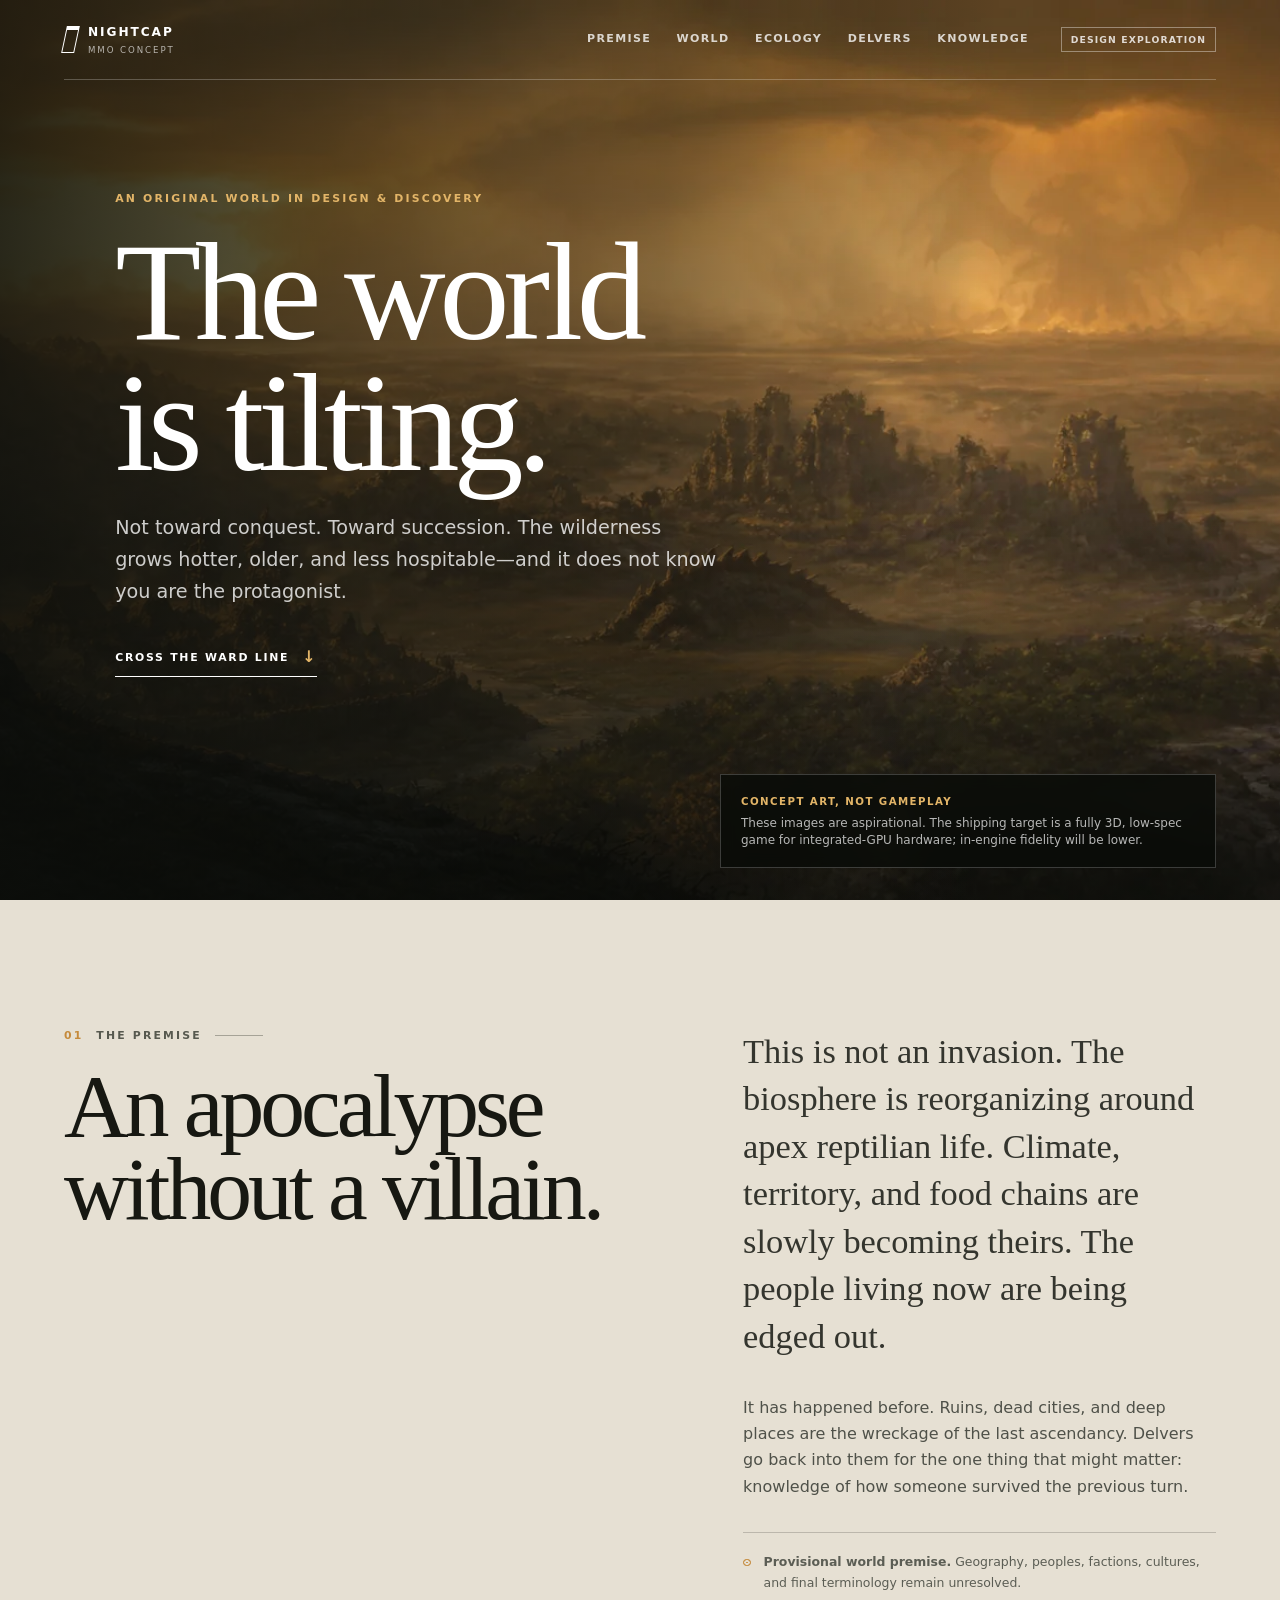
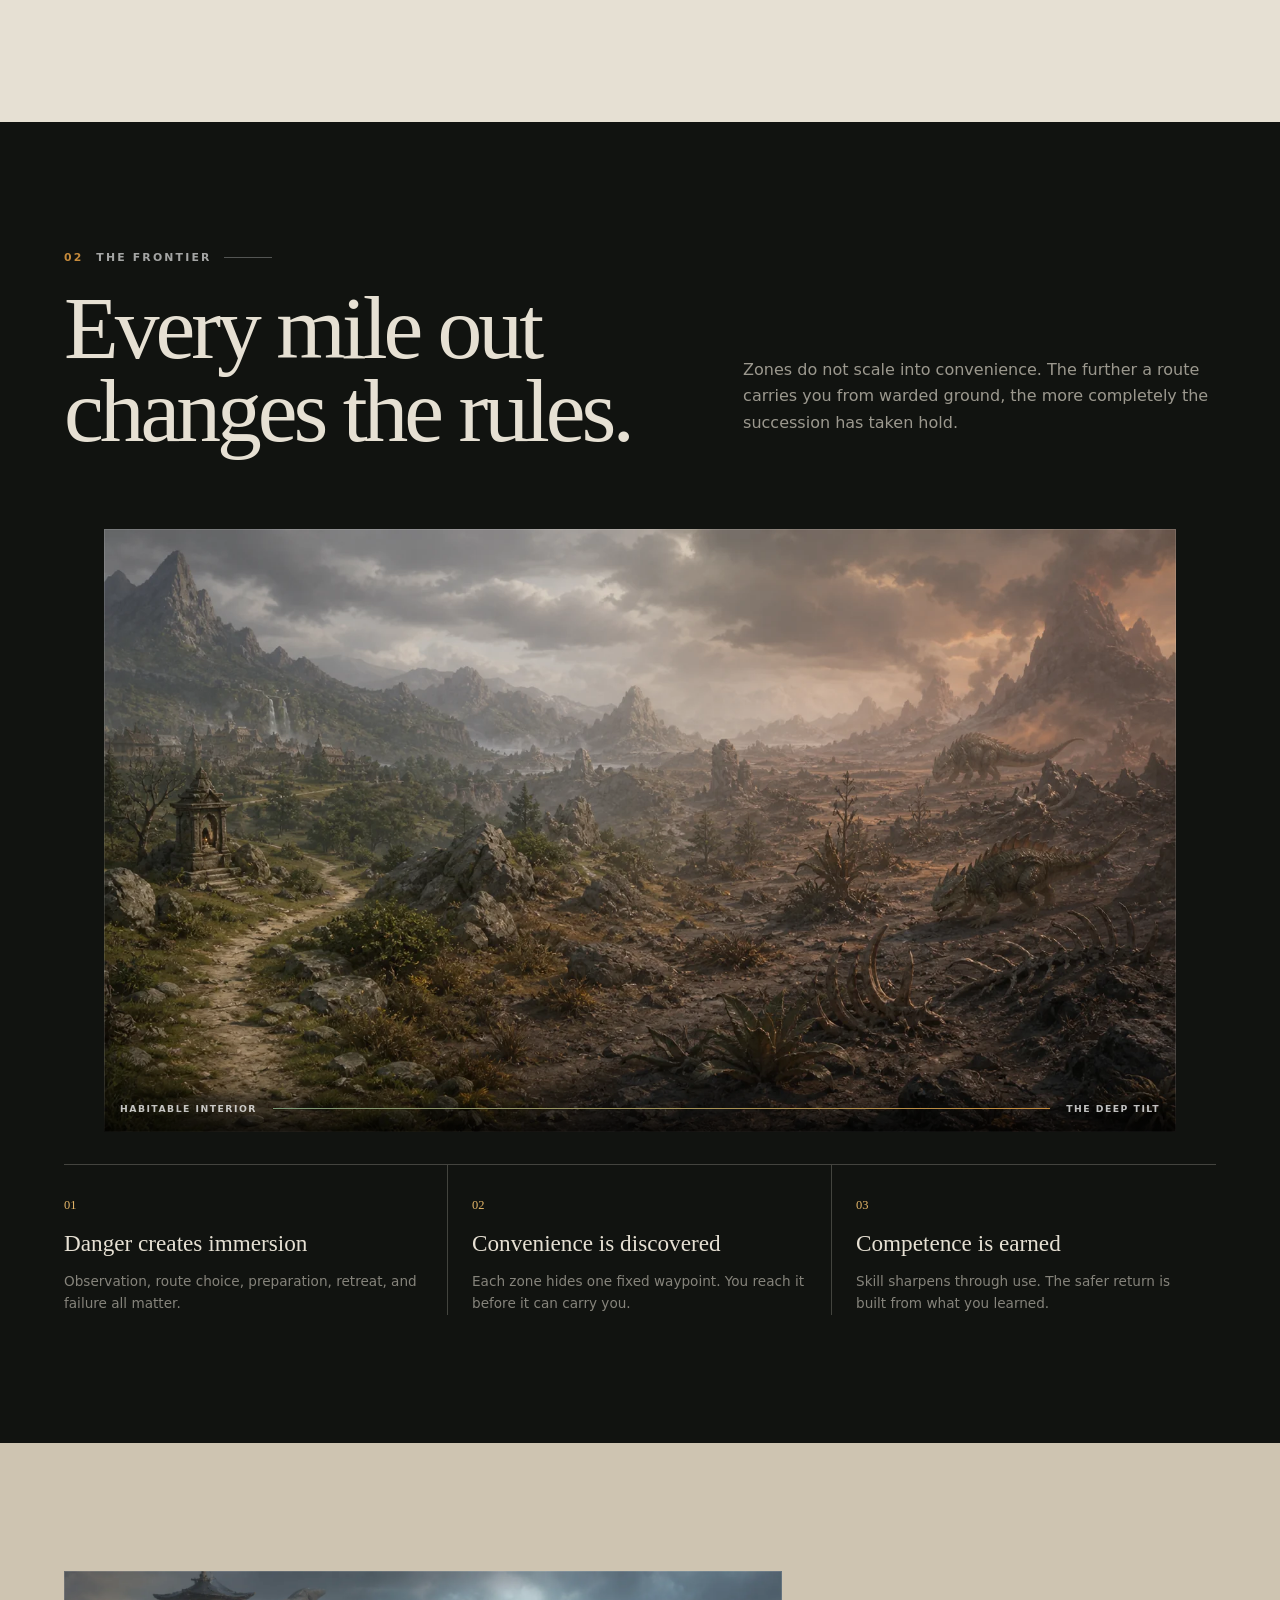
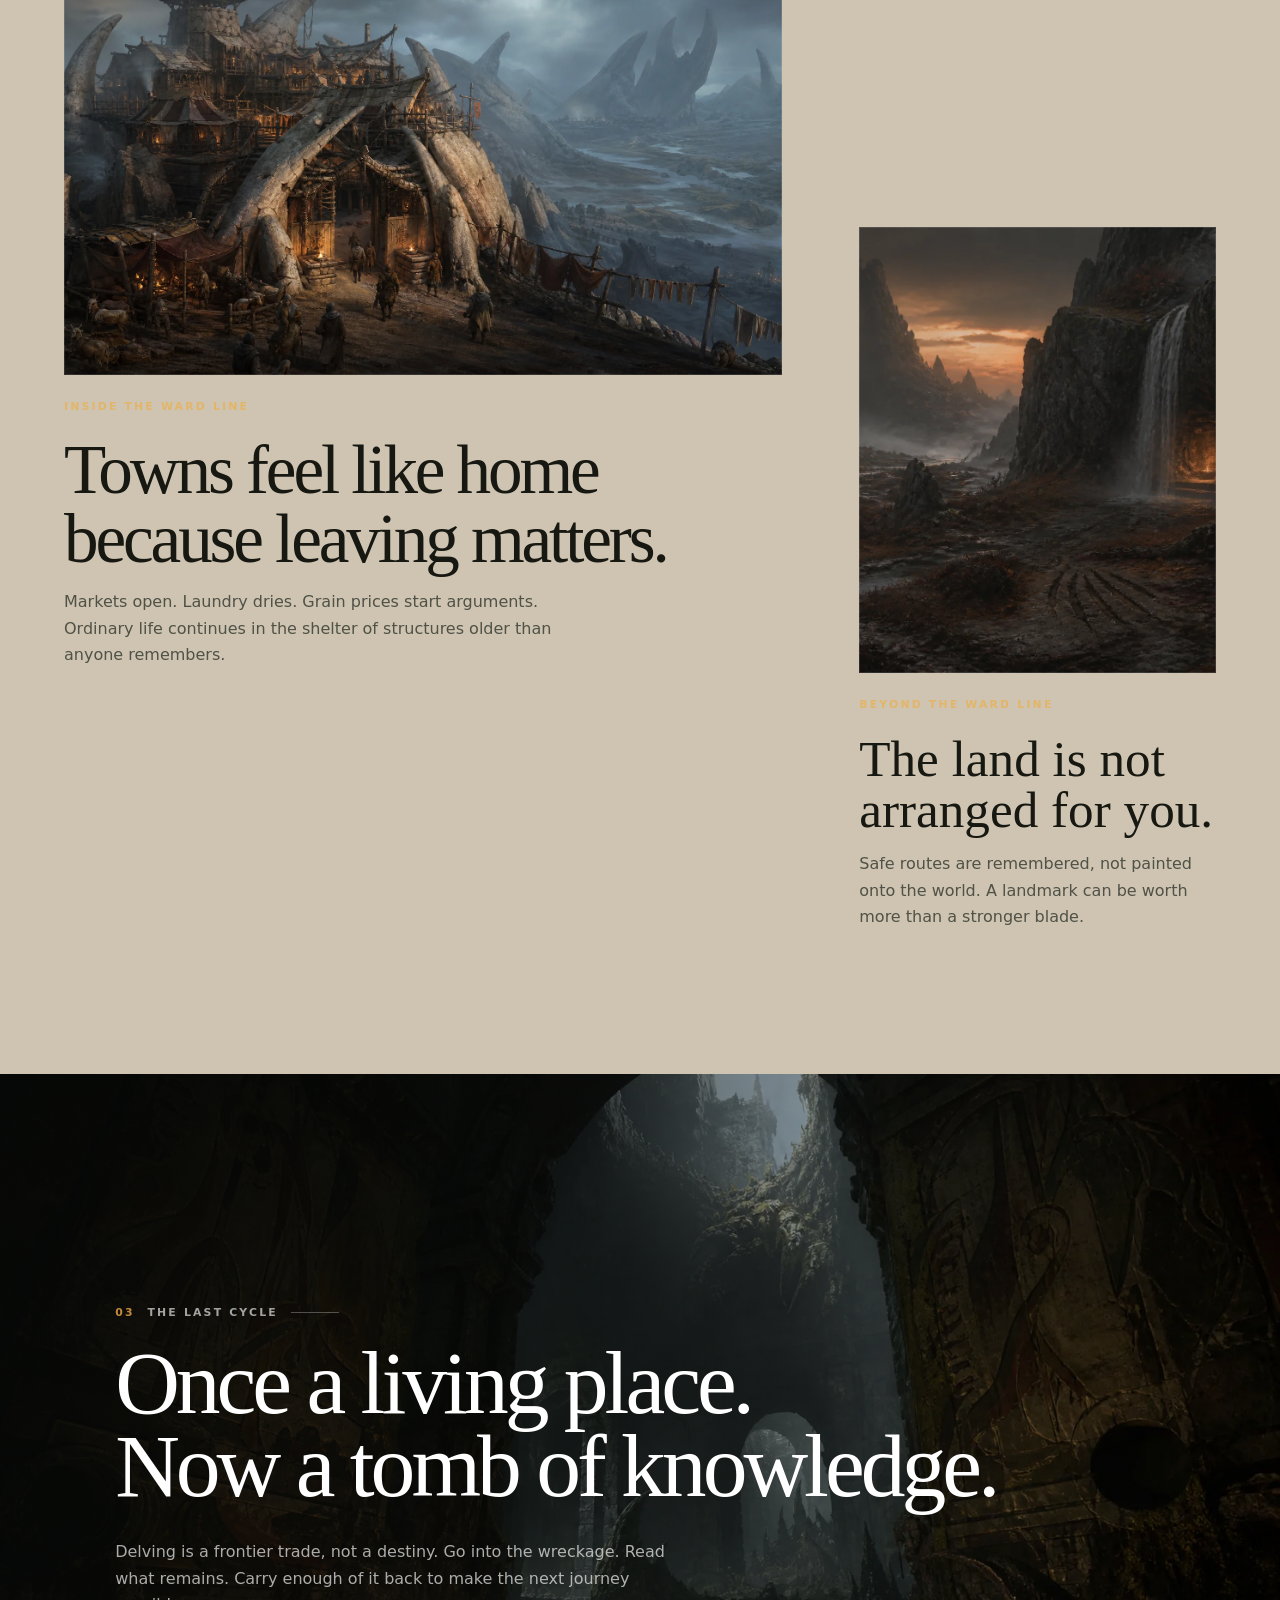
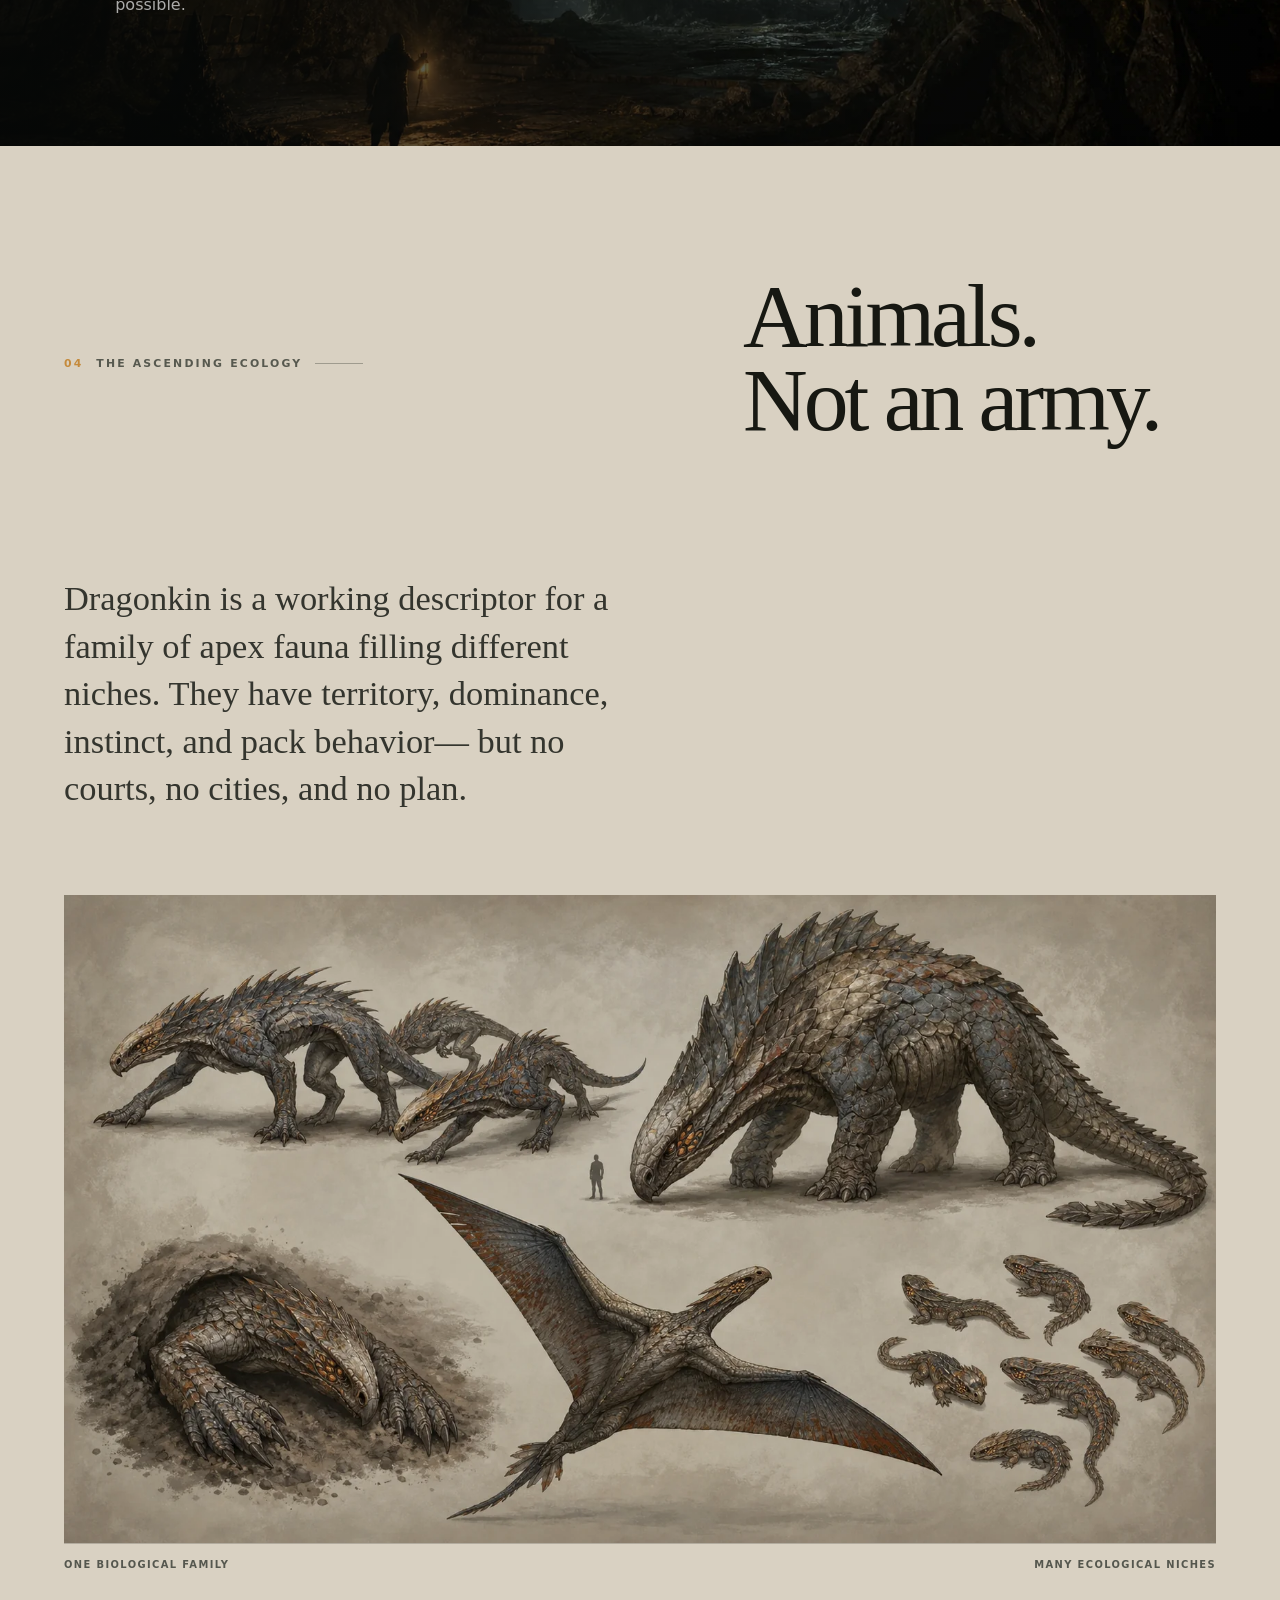
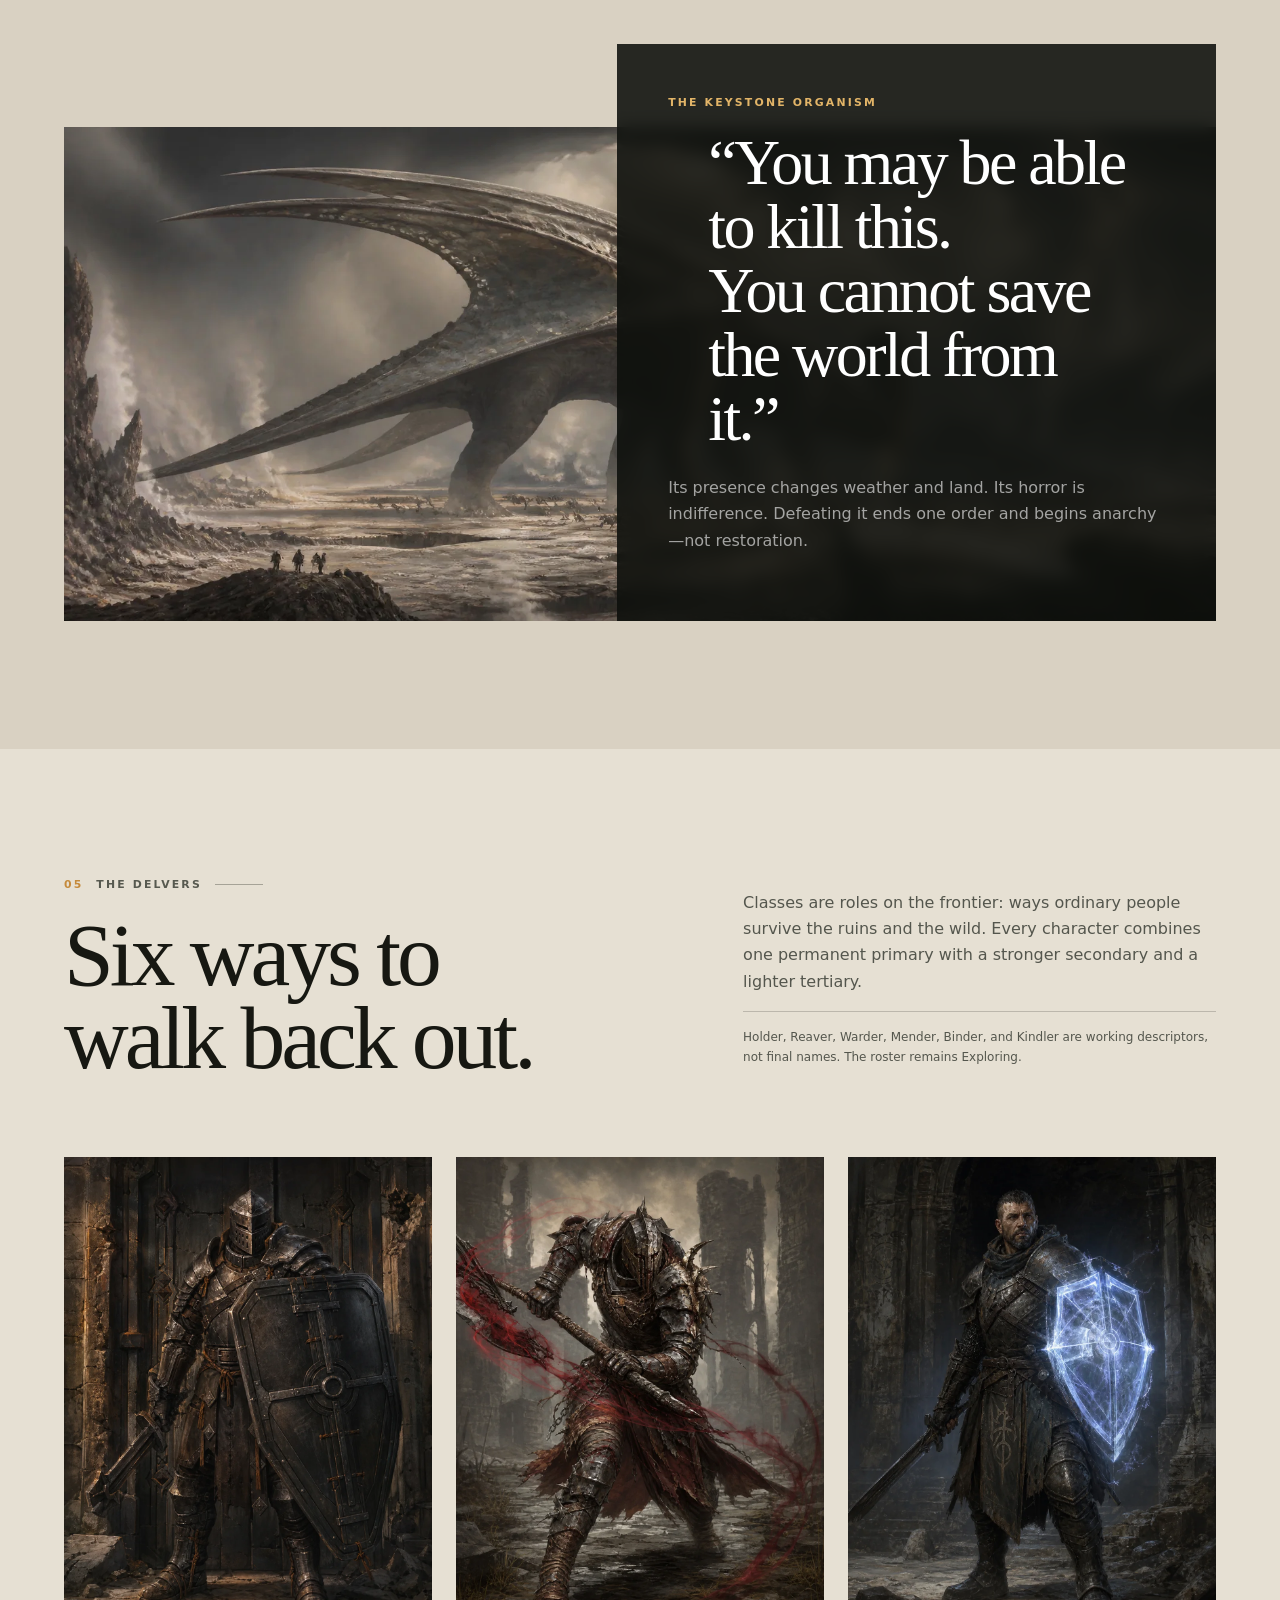
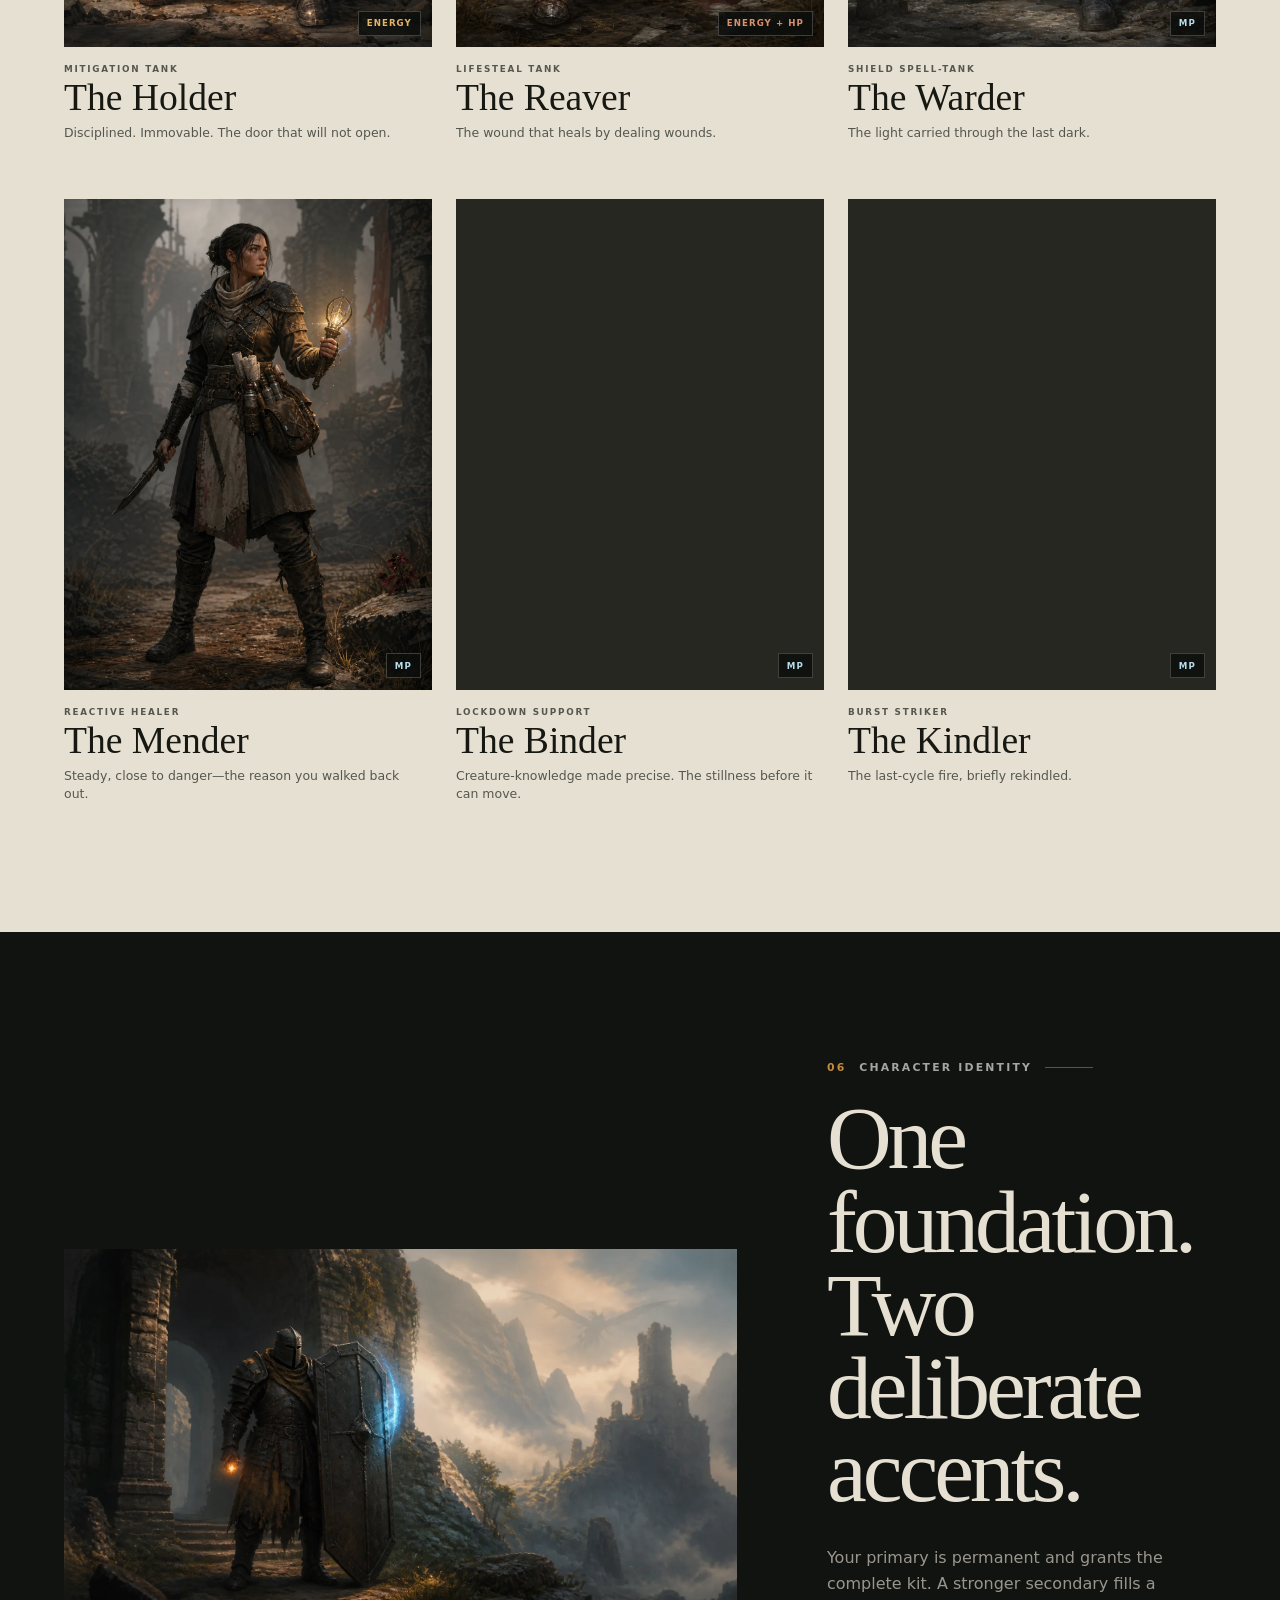
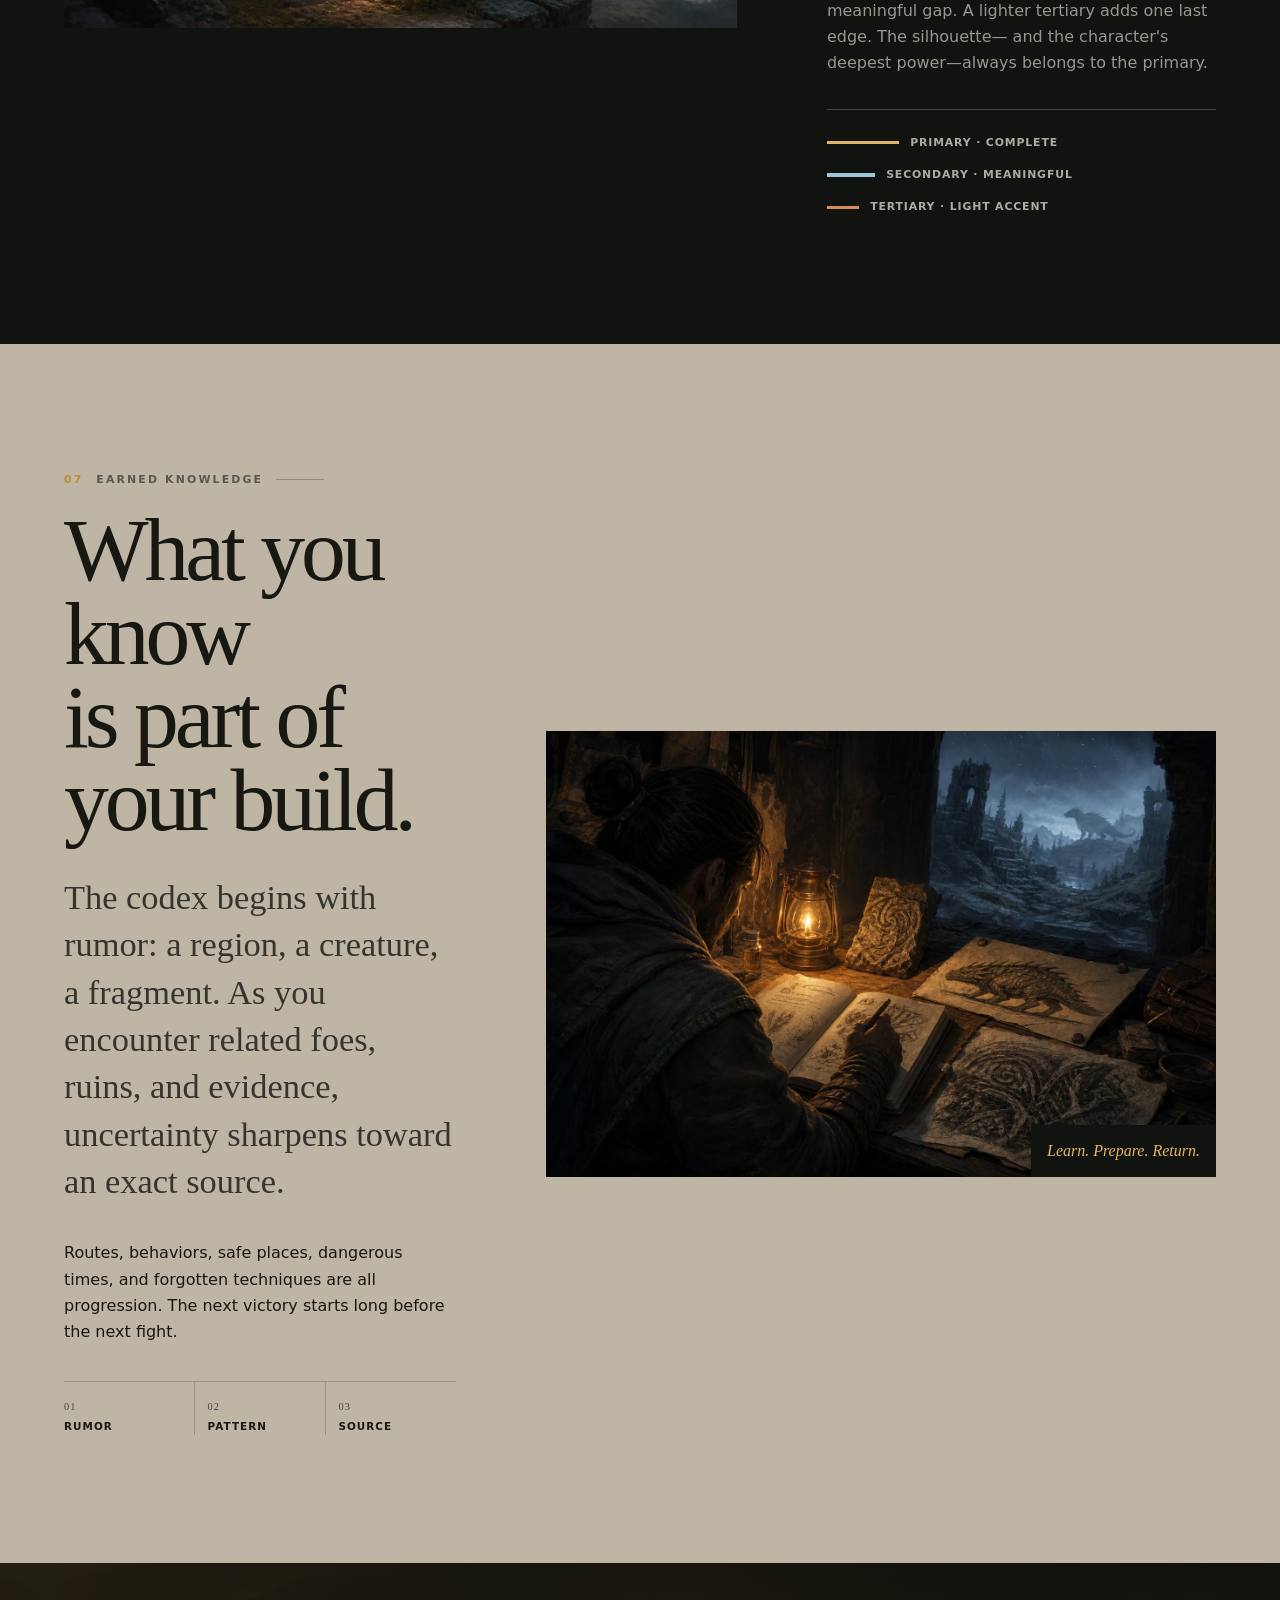
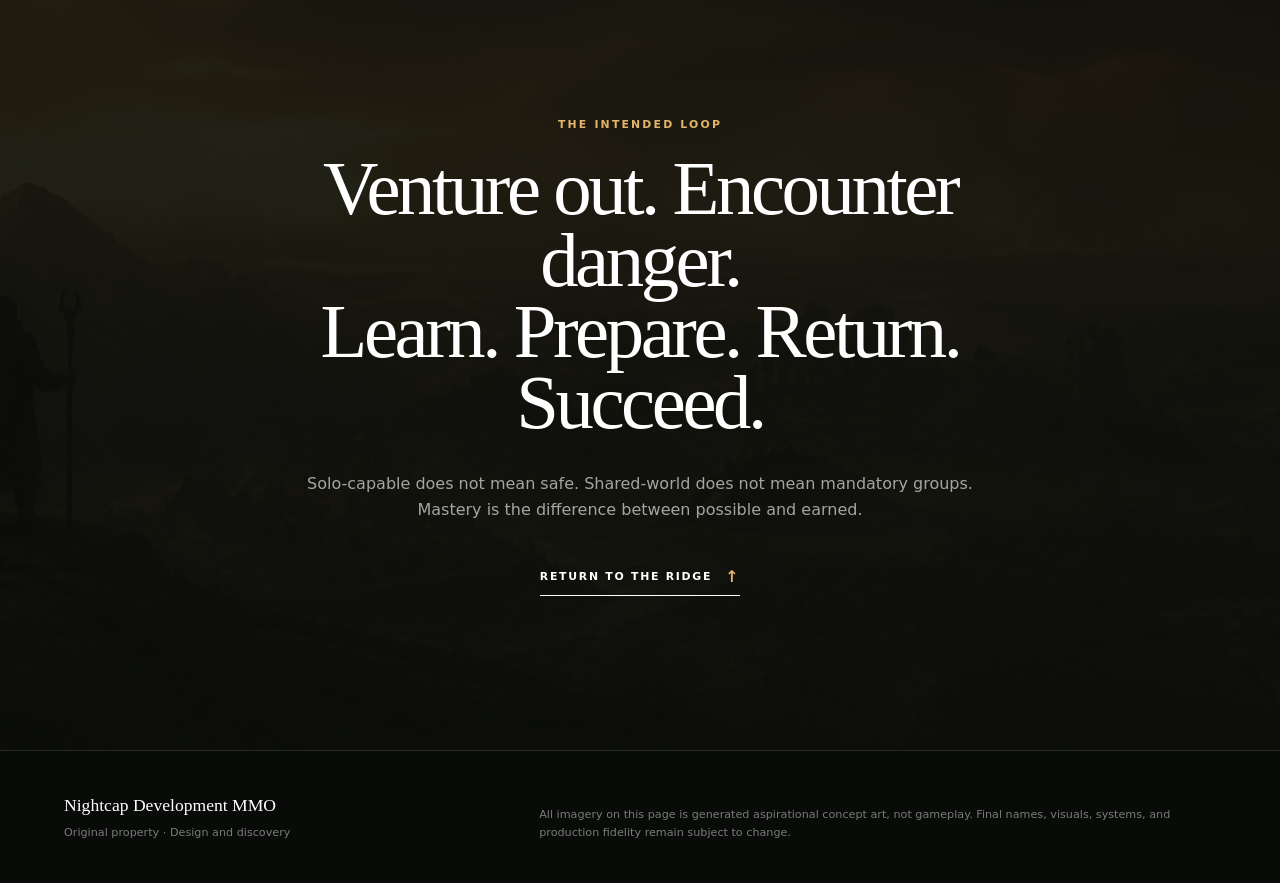
==== index.html @ f3acab66 "Publish Nightcap MMO concept explainer Isolated GitHub Pages release from c1238e7." ====
<!doctype html>
<html lang="en">
  <head>
    <meta charset="utf-8">
    <meta name="viewport" content="width=device-width, initial-scale=1">
    <meta
      name="description"
      content="A concept-art explainer for an original, low-spec MMORPG about danger, earned knowledge, sanctuary, and a world tilting toward apex fauna."
    >
    <meta name="theme-color" content="#111310">
    <meta property="og:title" content="The World Is Tilting — Nightcap MMO Concept">
    <meta
      property="og:description"
      content="A provisional visual exploration of a world becoming something else."
    >
    <meta property="og:type" content="website">
    <meta property="og:image" content="assets/concept-art/01-hero-frontier.webp">
    <title>The World Is Tilting — Nightcap MMO Concept</title>
    <link rel="icon" href="data:,">
    <link rel="preload" href="assets/concept-art/01-hero-frontier.webp" as="image" type="image/webp">
    <link rel="stylesheet" href="styles.css">
  </head>
  <body>
    <a class="skip-link" href="#main-content">Skip to the story</a>

    <header class="site-header">
      <a class="wordmark" href="#top" aria-label="Nightcap MMO concept, back to top">
        <span class="wordmark-mark" aria-hidden="true"></span>
        <span>
          <strong>Nightcap</strong>
          <small>MMO concept</small>
        </span>
      </a>

      <nav class="site-nav" aria-label="Primary navigation">
        <a href="#premise">Premise</a>
        <a href="#world">World</a>
        <a href="#dragonkin">Ecology</a>
        <a href="#delvers">Delvers</a>
        <a href="#knowledge">Knowledge</a>
      </nav>

      <span class="status-chip">Design exploration</span>
    </header>

    <main id="main-content">
      <section class="hero" id="top" aria-labelledby="hero-title">
        <img
          class="hero-image"
          src="assets/concept-art/01-hero-frontier.webp"
          width="1915"
          height="821"
          alt="A lone delver on a ridge between a warm sanctuary town, a ruined city, and a colossal winged animal beneath altered weather."
          fetchpriority="high"
        >
        <div class="hero-shade" aria-hidden="true"></div>
        <div class="hero-content page-shell">
          <p class="eyebrow">An original world in design &amp; discovery</p>
          <h1 id="hero-title">The world<br>is tilting.</h1>
          <p class="hero-lede">
            Not toward conquest. Toward succession. The wilderness grows hotter,
            older, and less hospitable—and it does not know you are the protagonist.
          </p>
          <a class="text-link text-link-light" href="#premise">
            Cross the ward line
            <span aria-hidden="true">↓</span>
          </a>
        </div>
        <div class="concept-notice">
          <strong>Concept art, not gameplay</strong>
          <span>
            These images are aspirational. The shipping target is a fully 3D,
            low-spec game for integrated-GPU hardware; in-engine fidelity will be lower.
          </span>
        </div>
      </section>

      <section class="section premise-section" id="premise" aria-labelledby="premise-title">
        <div class="page-shell premise-layout">
          <div class="section-intro">
            <p class="section-kicker"><span>01</span> The premise</p>
            <h2 id="premise-title">An apocalypse<br>without a villain.</h2>
          </div>
          <div class="premise-copy">
            <p class="lead-copy">
              This is not an invasion. The biosphere is reorganizing around apex
              reptilian life. Climate, territory, and food chains are slowly becoming
              theirs. The people living now are being edged out.
            </p>
            <p>
              It has happened before. Ruins, dead cities, and deep places are the
              wreckage of the last ascendancy. Delvers go back into them for the one
              thing that might matter: knowledge of how someone survived the previous turn.
            </p>
            <div class="status-note" role="note">
              <span class="status-dot" aria-hidden="true"></span>
              <p>
                <strong>Provisional world premise.</strong> Geography, peoples, factions,
                cultures, and final terminology remain unresolved.
              </p>
            </div>
          </div>
        </div>
      </section>

      <section class="section world-section" id="world" aria-labelledby="world-title">
        <div class="page-shell">
          <div class="split-heading">
            <div>
              <p class="section-kicker section-kicker-light"><span>02</span> The frontier</p>
              <h2 id="world-title">Every mile out<br>changes the rules.</h2>
            </div>
            <p>
              Zones do not scale into convenience. The further a route carries you from
              warded ground, the more completely the succession has taken hold.
            </p>
          </div>

          <figure class="feature-figure tilt-figure">
            <img
              src="assets/concept-art/02-tilting-world.webp"
              width="1672"
              height="941"
              alt="One continuous valley shifting from a green settled road to an ashen, heat-warped landscape occupied by reptilian animals."
              loading="lazy"
              decoding="async"
            >
            <figcaption class="image-caption image-caption-overlay">
              <span>Habitable interior</span>
              <span class="caption-line" aria-hidden="true"></span>
              <span>The deep tilt</span>
            </figcaption>
          </figure>

          <div class="world-principles" aria-label="Frontier principles">
            <article>
              <span class="principle-number">01</span>
              <h3>Danger creates immersion</h3>
              <p>Observation, route choice, preparation, retreat, and failure all matter.</p>
            </article>
            <article>
              <span class="principle-number">02</span>
              <h3>Convenience is discovered</h3>
              <p>Each zone hides one fixed waypoint. You reach it before it can carry you.</p>
            </article>
            <article>
              <span class="principle-number">03</span>
              <h3>Competence is earned</h3>
              <p>Skill sharpens through use. The safer return is built from what you learned.</p>
            </article>
          </div>
        </div>
      </section>

      <section class="section sanctuary-section" aria-labelledby="sanctuary-title">
        <div class="page-shell">
          <div class="editorial-grid">
            <figure class="editorial-card editorial-card-large">
              <div class="image-frame">
                <img
                  src="assets/concept-art/03-sanctuary-town.webp"
                  width="1672"
                  height="941"
                  alt="A warm frontier settlement built into vast ancient stone remains, with travelers, livestock, laundry, and warded gates."
                  loading="lazy"
                  decoding="async"
                >
              </div>
              <figcaption>
                <p class="eyebrow">Inside the ward line</p>
                <h2 id="sanctuary-title">Towns feel like home<br>because leaving matters.</h2>
                <p>
                  Markets open. Laundry dries. Grain prices start arguments. Ordinary life
                  continues in the shelter of structures older than anyone remembers.
                </p>
              </figcaption>
            </figure>

            <figure class="editorial-card editorial-card-offset">
              <div class="image-frame">
                <img
                  src="assets/concept-art/04-dangerous-wilderness.webp"
                  width="1672"
                  height="941"
                  alt="A solitary traveler crosses a foggy hostile valley near claw marks, a carcass, and a hidden shrine beneath a waterfall."
                  loading="lazy"
                  decoding="async"
                >
              </div>
              <figcaption>
                <p class="eyebrow">Beyond the ward line</p>
                <h3>The land is not arranged for you.</h3>
                <p>
                  Safe routes are remembered, not painted onto the world. A landmark can be
                  worth more than a stronger blade.
                </p>
              </figcaption>
            </figure>
          </div>
        </div>
      </section>

      <section class="ruin-section" aria-labelledby="ruin-title">
        <img
          src="assets/concept-art/05-last-cycle-ruin.webp"
          width="1672"
          height="941"
          alt="A lantern-bearing delver enters a vast, overgrown ruin whose eroded wall reliefs record a lost civilization."
          loading="lazy"
          decoding="async"
        >
        <div class="ruin-overlay" aria-hidden="true"></div>
        <div class="ruin-copy page-shell">
          <p class="section-kicker section-kicker-light"><span>03</span> The last cycle</p>
          <h2 id="ruin-title">Once a living place.<br>Now a tomb of knowledge.</h2>
          <p>
            Delving is a frontier trade, not a destiny. Go into the wreckage. Read what
            remains. Carry enough of it back to make the next journey possible.
          </p>
        </div>
      </section>

      <section class="section ecology-section" id="dragonkin" aria-labelledby="ecology-title">
        <div class="page-shell">
          <div class="section-intro ecology-intro">
            <p class="section-kicker"><span>04</span> The ascending ecology</p>
            <h2 id="ecology-title">Animals.<br>Not an army.</h2>
            <p class="lead-copy">
              Dragonkin is a working descriptor for a family of apex fauna filling
              different niches. They have territory, dominance, instinct, and pack behavior—
              but no courts, no cities, and no plan.
            </p>
          </div>

          <figure class="bestiary-figure">
            <img
              src="assets/concept-art/06-dragonkin-bestiary.webp"
              width="1672"
              height="941"
              alt="A natural-history sheet of five related animal forms: pack hunter, plated grazer, burrower, soaring raptor, and small juveniles, with a human for scale."
              loading="lazy"
              decoding="async"
            >
            <figcaption>
              <span>One biological family</span>
              <span>Many ecological niches</span>
            </figcaption>
          </figure>

          <figure class="apex-figure">
            <img
              src="assets/concept-art/07-keystone-apex.webp"
              width="1915"
              height="821"
              alt="A colossal indifferent winged quadruped walks across pale scorched earth beneath warped storm clouds while tiny delvers watch from afar."
              loading="lazy"
              decoding="async"
            >
            <figcaption>
              <p class="eyebrow">The keystone organism</p>
              <blockquote>
                “You may be able to kill this.<br>You cannot save the world from it.”
              </blockquote>
              <p>
                Its presence changes weather and land. Its horror is indifference. Defeating
                it ends one order and begins anarchy—not restoration.
              </p>
            </figcaption>
          </figure>
        </div>
      </section>

      <section class="section delvers-section" id="delvers" aria-labelledby="delvers-title">
        <div class="page-shell">
          <div class="split-heading split-heading-dark">
            <div>
              <p class="section-kicker"><span>05</span> The delvers</p>
              <h2 id="delvers-title">Six ways to<br>walk back out.</h2>
            </div>
            <div>
              <p>
                Classes are roles on the frontier: ways ordinary people survive the ruins
                and the wild. Every character combines one permanent primary with a stronger
                secondary and a lighter tertiary.
              </p>
              <p class="working-note">
                Holder, Reaver, Warder, Mender, Binder, and Kindler are working descriptors,
                not final names. The roster remains Exploring.
              </p>
            </div>
          </div>

          <div class="class-grid">
            <article class="class-card">
              <div class="class-image-wrap">
                <img
                  src="assets/concept-art/08-holder.webp"
                  width="1086"
                  height="1448"
                  alt="A heavy-armored delver braces behind a tall steel shield in a ruined doorway."
                  loading="lazy"
                  decoding="async"
                >
                <span class="resource resource-energy">Energy</span>
              </div>
              <div class="class-copy">
                <p class="class-role">Mitigation tank</p>
                <h3>The Holder</h3>
                <p>Disciplined. Immovable. The door that will not open.</p>
              </div>
            </article>

            <article class="class-card">
              <div class="class-image-wrap">
                <img
                  src="assets/concept-art/09-reaver.webp"
                  width="1086"
                  height="1448"
                  alt="A battered heavy-armored delver lunges with a two-handed blade trailing restrained red energy."
                  loading="lazy"
                  decoding="async"
                >
                <span class="resource resource-split">Energy + HP</span>
              </div>
              <div class="class-copy">
                <p class="class-role">Lifesteal tank</p>
                <h3>The Reaver</h3>
                <p>The wound that heals by dealing wounds.</p>
              </div>
            </article>

            <article class="class-card">
              <div class="class-image-wrap">
                <img
                  src="assets/concept-art/10-warder.webp"
                  width="1087"
                  height="1447"
                  alt="A heavy-armored delver holds a sword and a translucent blue-white shield summoned from light."
                  loading="lazy"
                  decoding="async"
                >
                <span class="resource resource-mp">MP</span>
              </div>
              <div class="class-copy">
                <p class="class-role">Shield spell-tank</p>
                <h3>The Warder</h3>
                <p>The light carried through the last dark.</p>
              </div>
            </article>

            <article class="class-card">
              <div class="class-image-wrap">
                <img
                  src="assets/concept-art/11-mender.webp"
                  width="1086"
                  height="1448"
                  alt="A practical field physician in medium armor carries a glowing focus, sidearm, salves, and bandages."
                  loading="lazy"
                  decoding="async"
                >
                <span class="resource resource-mp">MP</span>
              </div>
              <div class="class-copy">
                <p class="class-role">Reactive healer</p>
                <h3>The Mender</h3>
                <p>Steady, close to danger—the reason you walked back out.</p>
              </div>
            </article>

            <article class="class-card">
              <div class="class-image-wrap">
                <img
                  src="assets/concept-art/12-binder.webp"
                  width="1086"
                  height="1448"
                  alt="A lightly armored controller pins a quadrupedal reptilian animal with precise blue threads of light."
                  loading="lazy"
                  decoding="async"
                >
                <span class="resource resource-mp">MP</span>
              </div>
              <div class="class-copy">
                <p class="class-role">Lockdown support</p>
                <h3>The Binder</h3>
                <p>Creature-knowledge made precise. The stillness before it can move.</p>
              </div>
            </article>

            <article class="class-card">
              <div class="class-image-wrap">
                <img
                  src="assets/concept-art/13-kindler.webp"
                  width="1086"
                  height="1448"
                  alt="An exposed light-armored striker channels cool blue energy into one volatile bright point."
                  loading="lazy"
                  decoding="async"
                >
                <span class="resource resource-mp">MP</span>
              </div>
              <div class="class-copy">
                <p class="class-role">Burst striker</p>
                <h3>The Kindler</h3>
                <p>The last-cycle fire, briefly rekindled.</p>
              </div>
            </article>
          </div>
        </div>
      </section>

      <section class="identity-section" aria-labelledby="identity-title">
        <div class="page-shell identity-layout">
          <figure>
            <img
              src="assets/concept-art/14-three-class-identity.webp"
              width="1672"
              height="941"
              alt="A shield-bearing heavy-armored primary carries a subtle blue ward at the shield edge and a small amber arcane ember in the free hand."
              loading="lazy"
              decoding="async"
            >
          </figure>
          <div class="identity-copy">
            <p class="section-kicker section-kicker-light"><span>06</span> Character identity</p>
            <h2 id="identity-title">One foundation.<br>Two deliberate accents.</h2>
            <p>
              Your primary is permanent and grants the complete kit. A stronger secondary
              fills a meaningful gap. A lighter tertiary adds one last edge. The silhouette—
              and the character's deepest power—always belongs to the primary.
            </p>
            <div class="identity-key" aria-label="Three-class identity hierarchy">
              <span><i class="key-primary" aria-hidden="true"></i>Primary · complete</span>
              <span><i class="key-secondary" aria-hidden="true"></i>Secondary · meaningful</span>
              <span><i class="key-tertiary" aria-hidden="true"></i>Tertiary · light accent</span>
            </div>
          </div>
        </div>
      </section>

      <section class="section knowledge-section" id="knowledge" aria-labelledby="knowledge-title">
        <div class="page-shell knowledge-layout">
          <div class="knowledge-copy">
            <p class="section-kicker"><span>07</span> Earned knowledge</p>
            <h2 id="knowledge-title">What you know<br>is part of your build.</h2>
            <p class="lead-copy">
              The codex begins with rumor: a region, a creature, a fragment. As you encounter
              related foes, ruins, and evidence, uncertainty sharpens toward an exact source.
            </p>
            <p>
              Routes, behaviors, safe places, dangerous times, and forgotten techniques are
              all progression. The next victory starts long before the next fight.
            </p>
            <ol class="knowledge-steps">
              <li><span>01</span>Rumor</li>
              <li><span>02</span>Pattern</li>
              <li><span>03</span>Source</li>
            </ol>
          </div>
          <figure class="knowledge-figure">
            <img
              src="assets/concept-art/15-knowledge-codex.webp"
              width="1536"
              height="1024"
              alt="By lantern light, a delver compares a field journal, a ruin rubbing, and a natural-history drawing while a reptilian animal moves outside."
              loading="lazy"
              decoding="async"
            >
            <figcaption>Learn. Prepare. Return.</figcaption>
          </figure>
        </div>
      </section>

      <section class="closing-section" aria-labelledby="closing-title">
        <div class="page-shell closing-inner">
          <p class="eyebrow">The intended loop</p>
          <h2 id="closing-title">
            Venture out. Encounter danger.<br>
            Learn. Prepare. Return. Succeed.
          </h2>
          <p>
            Solo-capable does not mean safe. Shared-world does not mean mandatory groups.
            Mastery is the difference between possible and earned.
          </p>
          <a class="text-link text-link-light" href="#top">
            Return to the ridge
            <span aria-hidden="true">↑</span>
          </a>
        </div>
      </section>
    </main>

    <footer class="site-footer">
      <div class="page-shell footer-inner">
        <div>
          <strong>Nightcap Development MMO</strong>
          <p>Original property · Design and discovery</p>
        </div>
        <p>
          All imagery on this page is generated aspirational concept art, not gameplay.
          Final names, visuals, systems, and production fidelity remain subject to change.
        </p>
      </div>
    </footer>
  </body>
</html>
---- styles.css ----
:root {
  --ink: #171812;
  --ink-soft: #34352e;
  --paper: #e6e0d3;
  --paper-deep: #cec4b1;
  --night: #111310;
  --night-soft: #1b1e1a;
  --line: rgb(23 24 18 / 20%);
  --line-light: rgb(230 224 211 / 24%);
  --amber: #c58a3b;
  --amber-light: #e3b568;
  --red: #a44336;
  --blue: #9ec6d5;
  --muted: #8f9187;
  --serif: Georgia, "Times New Roman", serif;
  --sans: Inter, ui-sans-serif, system-ui, -apple-system, BlinkMacSystemFont, "Segoe UI", sans-serif;
  --shell: min(90rem, calc(100% - 2rem));
  --section-space: clamp(5rem, 10vw, 10rem);
}

*,
*::before,
*::after {
  box-sizing: border-box;
}

html {
  scroll-behavior: smooth;
  scroll-padding-top: 5rem;
}

body {
  margin: 0;
  background: var(--paper);
  color: var(--ink);
  font-family: var(--sans);
  font-size: 1rem;
  line-height: 1.65;
  text-rendering: optimizeLegibility;
}

img {
  display: block;
  max-width: 100%;
  height: auto;
}

figure,
blockquote,
p,
h1,
h2,
h3 {
  margin-top: 0;
}

a {
  color: inherit;
}

.skip-link {
  position: fixed;
  z-index: 100;
  top: 0.75rem;
  left: 0.75rem;
  padding: 0.7rem 1rem;
  background: var(--paper);
  color: var(--ink);
  font-weight: 700;
  transform: translateY(-160%);
  transition: transform 160ms ease;
}

.skip-link:focus {
  transform: translateY(0);
}

:focus-visible {
  outline: 2px solid var(--amber-light);
  outline-offset: 4px;
}

.page-shell {
  width: var(--shell);
  margin-inline: auto;
}

.site-header {
  position: absolute;
  z-index: 20;
  inset: 0 0 auto;
  display: flex;
  align-items: center;
  gap: 2rem;
  width: var(--shell);
  min-height: 5rem;
  margin-inline: auto;
  border-bottom: 1px solid rgb(255 255 255 / 24%);
  color: #fff;
}

.wordmark {
  display: inline-flex;
  align-items: center;
  gap: 0.7rem;
  margin-right: auto;
  text-decoration: none;
  text-transform: uppercase;
  letter-spacing: 0.12em;
}

.wordmark-mark {
  width: 0.8rem;
  height: 1.7rem;
  border: 1px solid currentColor;
  border-top-width: 4px;
  transform: skewX(-12deg);
}

.wordmark strong,
.wordmark small {
  display: block;
}

.wordmark strong {
  font-size: 0.76rem;
}

.wordmark small {
  margin-top: 0.08rem;
  color: rgb(255 255 255 / 65%);
  font-size: 0.54rem;
}

.site-nav {
  display: none;
  align-items: center;
  gap: clamp(1rem, 2vw, 2.1rem);
}

.site-nav a {
  position: relative;
  padding-block: 1.8rem;
  color: rgb(255 255 255 / 78%);
  font-size: 0.69rem;
  font-weight: 700;
  letter-spacing: 0.12em;
  text-decoration: none;
  text-transform: uppercase;
}

.site-nav a::after {
  position: absolute;
  right: 0;
  bottom: -1px;
  left: 0;
  height: 2px;
  background: var(--amber-light);
  content: "";
  transform: scaleX(0);
  transform-origin: left;
  transition: transform 160ms ease;
}

.site-nav a:hover::after,
.site-nav a:focus-visible::after {
  transform: scaleX(1);
}

.status-chip {
  padding: 0.35rem 0.55rem;
  border: 1px solid rgb(255 255 255 / 38%);
  color: rgb(255 255 255 / 80%);
  font-size: 0.58rem;
  font-weight: 700;
  letter-spacing: 0.12em;
  line-height: 1.2;
  text-transform: uppercase;
  white-space: nowrap;
}

.hero {
  position: relative;
  display: grid;
  min-height: min(58rem, 100svh);
  overflow: hidden;
  background: #25271f;
  color: #fff;
  isolation: isolate;
}

.hero-image,
.hero-shade {
  position: absolute;
  z-index: -2;
  inset: 0;
  width: 100%;
  height: 100%;
}

.hero-image {
  object-fit: cover;
  object-position: 58% center;
}

.hero-shade {
  z-index: -1;
  background:
    linear-gradient(90deg, rgb(11 13 10 / 88%) 0%, rgb(11 13 10 / 44%) 52%, transparent 78%),
    linear-gradient(0deg, rgb(11 13 10 / 62%) 0%, transparent 46%);
}

.hero-content {
  align-self: center;
  padding-block: 8rem 10rem;
}

.eyebrow,
.section-kicker,
.class-role {
  margin-bottom: 1.3rem;
  font-size: 0.68rem;
  font-weight: 800;
  letter-spacing: 0.2em;
  line-height: 1.4;
  text-transform: uppercase;
}

.eyebrow {
  color: var(--amber-light);
}

.hero h1,
.section h2,
.ruin-section h2,
.identity-section h2,
.closing-section h2 {
  font-family: var(--serif);
  font-weight: 400;
  letter-spacing: -0.045em;
  line-height: 0.93;
}

.hero h1 {
  max-width: 10ch;
  margin-bottom: 1.5rem;
  font-size: clamp(4.2rem, 11vw, 10rem);
  text-wrap: balance;
}

.hero-lede {
  max-width: 38rem;
  margin-bottom: 2.2rem;
  color: rgb(255 255 255 / 78%);
  font-size: clamp(1rem, 2vw, 1.2rem);
}

.text-link {
  display: inline-flex;
  align-items: center;
  gap: 0.8rem;
  padding-bottom: 0.35rem;
  border-bottom: 1px solid currentColor;
  font-size: 0.68rem;
  font-weight: 800;
  letter-spacing: 0.16em;
  text-decoration: none;
  text-transform: uppercase;
}

.text-link span {
  color: var(--amber-light);
  font-size: 1rem;
  transition: transform 160ms ease;
}

.text-link:hover span {
  transform: translateY(0.2rem);
}

.text-link-light {
  color: #fff;
}

.concept-notice {
  position: absolute;
  right: 0;
  bottom: 0;
  left: 0;
  display: grid;
  gap: 0.3rem;
  padding: 1rem;
  border-top: 1px solid rgb(255 255 255 / 18%);
  background: rgb(9 11 8 / 82%);
  backdrop-filter: blur(8px);
}

.concept-notice strong {
  color: var(--amber-light);
  font-size: 0.64rem;
  letter-spacing: 0.14em;
  text-transform: uppercase;
}

.concept-notice span {
  max-width: 55rem;
  color: rgb(255 255 255 / 70%);
  font-size: 0.75rem;
  line-height: 1.45;
}

.section {
  padding-block: var(--section-space);
}

.section-kicker {
  display: flex;
  align-items: center;
  gap: 0.8rem;
  color: #57594f;
}

.section-kicker span {
  color: var(--amber);
}

.section-kicker::after {
  width: 3rem;
  height: 1px;
  background: currentColor;
  content: "";
  opacity: 0.45;
}

.section-kicker-light {
  color: rgb(255 255 255 / 62%);
}

.section h2,
.ruin-section h2,
.identity-section h2 {
  margin-bottom: 2rem;
  font-size: clamp(3rem, 7vw, 6.6rem);
}

.premise-section {
  background: var(--paper);
}

.premise-layout {
  display: grid;
  gap: 3rem;
}

.premise-copy {
  max-width: 43rem;
}

.premise-copy > p:not(.lead-copy) {
  max-width: 38rem;
  color: #4f5149;
}

.lead-copy {
  color: var(--ink-soft);
  font-family: var(--serif);
  font-size: clamp(1.4rem, 3vw, 2.15rem);
  line-height: 1.38;
}

.status-note {
  display: grid;
  grid-template-columns: auto 1fr;
  gap: 0.8rem;
  max-width: 38rem;
  margin-top: 2rem;
  padding-top: 1.2rem;
  border-top: 1px solid var(--line);
}

.status-note p {
  margin: 0;
  color: #5b5d54;
  font-size: 0.78rem;
}

.status-dot {
  width: 0.48rem;
  height: 0.48rem;
  margin-top: 0.4rem;
  border: 1px solid var(--amber);
  border-radius: 50%;
  box-shadow: inset 0 0 0 2px var(--paper);
  background: var(--amber);
}

.world-section {
  overflow: hidden;
  background: var(--night);
  color: var(--paper);
}

.split-heading {
  display: grid;
  gap: 1.5rem;
  align-items: end;
  margin-bottom: clamp(2.5rem, 6vw, 5rem);
}

.split-heading > p,
.split-heading > div:last-child {
  max-width: 34rem;
  color: rgb(230 224 211 / 65%);
}

.split-heading h2 {
  margin-bottom: 0;
}

.feature-figure {
  position: relative;
  margin-bottom: 0;
}

.feature-figure img {
  width: 100%;
}

.tilt-figure::before {
  position: absolute;
  inset: 0;
  border: 1px solid rgb(255 255 255 / 12%);
  content: "";
  pointer-events: none;
}

.image-caption-overlay {
  position: absolute;
  right: 0;
  bottom: 0;
  left: 0;
  display: grid;
  grid-template-columns: auto 1fr auto;
  align-items: center;
  gap: 1rem;
  padding: 1rem;
  background: linear-gradient(0deg, rgb(0 0 0 / 68%), transparent);
  color: rgb(255 255 255 / 75%);
  font-size: 0.58rem;
  font-weight: 800;
  letter-spacing: 0.16em;
  text-transform: uppercase;
}

.caption-line {
  height: 1px;
  background: linear-gradient(90deg, #7c9a77, var(--amber));
}

.world-principles {
  display: grid;
  margin-top: 2rem;
  border-top: 1px solid var(--line-light);
}

.world-principles article {
  padding-block: 1.6rem;
  border-bottom: 1px solid var(--line-light);
}

.principle-number {
  color: var(--amber-light);
  font-family: var(--serif);
  font-size: 0.78rem;
}

.world-principles h3 {
  margin: 0.4rem 0 0.5rem;
  font-family: var(--serif);
  font-size: 1.45rem;
  font-weight: 400;
}

.world-principles p {
  margin: 0;
  color: rgb(230 224 211 / 55%);
  font-size: 0.85rem;
}

.sanctuary-section {
  background: var(--paper-deep);
}

.editorial-grid {
  display: grid;
  gap: 4rem;
}

.editorial-card {
  margin: 0;
}

.image-frame {
  position: relative;
  overflow: hidden;
  background: #292b25;
}

.image-frame::after {
  position: absolute;
  inset: 0;
  border: 1px solid rgb(255 255 255 / 12%);
  content: "";
  pointer-events: none;
}

.editorial-card img {
  width: 100%;
  transition: transform 700ms cubic-bezier(0.2, 0.7, 0.2, 1);
}

.editorial-card:hover img {
  transform: scale(1.015);
}

.editorial-card figcaption {
  max-width: 44rem;
  padding-top: 1.5rem;
}

.editorial-card h2,
.editorial-card h3 {
  margin-bottom: 1rem;
  font-family: var(--serif);
  font-weight: 400;
  line-height: 1;
}

.editorial-card h2 {
  font-size: clamp(2.7rem, 5.4vw, 5.5rem);
}

.editorial-card h3 {
  font-size: clamp(2.2rem, 4vw, 3.7rem);
}

.editorial-card figcaption > p:last-child {
  max-width: 34rem;
  color: #505147;
}

.ruin-section {
  position: relative;
  display: grid;
  min-height: 42rem;
  background: #11130f;
  color: #fff;
  isolation: isolate;
}

.ruin-section > img,
.ruin-overlay {
  position: absolute;
  z-index: -2;
  inset: 0;
  width: 100%;
  height: 100%;
}

.ruin-section > img {
  object-fit: cover;
  object-position: center;
}

.ruin-overlay {
  z-index: -1;
  background: linear-gradient(90deg, rgb(6 8 7 / 90%), rgb(6 8 7 / 50%) 55%, transparent);
}

.ruin-copy {
  align-self: end;
  padding-block: 7rem;
}

.ruin-copy p:last-child {
  max-width: 35rem;
  color: rgb(255 255 255 / 66%);
}

.ecology-section {
  background: #d9d1c2;
}

.ecology-intro {
  display: grid;
  margin-bottom: 3rem;
}

.ecology-intro .lead-copy {
  max-width: 48rem;
}

.bestiary-figure {
  margin: 0 0 clamp(6rem, 12vw, 11rem);
}

.bestiary-figure img {
  width: 100%;
  background: #ddd5c7;
}

.bestiary-figure figcaption {
  display: flex;
  justify-content: space-between;
  gap: 1rem;
  padding-top: 0.8rem;
  border-top: 1px solid var(--line);
  color: #55574e;
  font-size: 0.62rem;
  font-weight: 800;
  letter-spacing: 0.14em;
  text-transform: uppercase;
}

.apex-figure {
  position: relative;
  margin: 0;
  background: var(--night);
  color: #fff;
}

.apex-figure img {
  width: 100%;
}

.apex-figure figcaption {
  padding: clamp(1.5rem, 4vw, 3.5rem);
  background: var(--night);
}

.apex-figure blockquote {
  margin-bottom: 1.5rem;
  font-family: var(--serif);
  font-size: clamp(2rem, 5vw, 4.4rem);
  letter-spacing: -0.04em;
  line-height: 1;
}

.apex-figure figcaption > p:last-child {
  max-width: 38rem;
  color: rgb(255 255 255 / 60%);
}

.delvers-section {
  background: var(--paper);
}

.split-heading-dark > div:last-child {
  color: #54564d;
}

.working-note {
  padding-top: 1rem;
  border-top: 1px solid var(--line);
  font-size: 0.75rem;
}

.class-grid {
  display: grid;
  grid-template-columns: repeat(2, minmax(0, 1fr));
  gap: 2.5rem 0.8rem;
}

.class-card {
  min-width: 0;
}

.class-image-wrap {
  position: relative;
  overflow: hidden;
  margin-bottom: 1rem;
  background: #262720;
}

.class-image-wrap img {
  width: 100%;
  aspect-ratio: 3 / 4;
  object-fit: cover;
  transition: filter 250ms ease, transform 700ms cubic-bezier(0.2, 0.7, 0.2, 1);
}

.class-card:hover img {
  filter: saturate(1.08) contrast(1.03);
  transform: scale(1.018);
}

.resource {
  position: absolute;
  right: 0.7rem;
  bottom: 0.7rem;
  padding: 0.28rem 0.5rem;
  border: 1px solid rgb(255 255 255 / 20%);
  background: rgb(12 14 12 / 82%);
  font-size: 0.54rem;
  font-weight: 800;
  letter-spacing: 0.12em;
  text-transform: uppercase;
}

.resource-energy {
  color: var(--amber-light);
}

.resource-mp {
  color: #b8ddec;
}

.resource-split {
  color: #d9916c;
}

.class-copy {
  padding-right: 0.3rem;
}

.class-role {
  margin-bottom: 0.25rem;
  color: #55574e;
  font-size: 0.55rem;
}

.class-copy h3 {
  margin-bottom: 0.45rem;
  font-family: var(--serif);
  font-size: clamp(1.65rem, 3vw, 2.35rem);
  font-weight: 400;
  line-height: 1;
}

.class-copy p:last-child {
  margin-bottom: 0;
  color: #55574e;
  font-size: 0.78rem;
  line-height: 1.5;
}

.identity-section {
  padding-block: var(--section-space);
  background: var(--night);
  color: var(--paper);
}

.identity-layout {
  display: grid;
  gap: 3rem;
  align-items: center;
}

.identity-layout figure {
  margin: 0;
}

.identity-layout img {
  width: 100%;
}

.identity-copy > p:not(.section-kicker) {
  max-width: 38rem;
  color: rgb(230 224 211 / 64%);
}

.identity-key {
  display: grid;
  gap: 0.9rem;
  margin-top: 2rem;
  padding-top: 1.5rem;
  border-top: 1px solid var(--line-light);
}

.identity-key span {
  display: flex;
  align-items: center;
  gap: 0.7rem;
  color: rgb(230 224 211 / 74%);
  font-size: 0.68rem;
  font-weight: 700;
  letter-spacing: 0.08em;
  text-transform: uppercase;
}

.identity-key i {
  display: block;
  width: 2rem;
  height: 0.22rem;
  background: currentColor;
}

.identity-key .key-primary {
  width: 4.5rem;
  color: var(--amber-light);
}

.identity-key .key-secondary {
  width: 3rem;
  color: var(--blue);
}

.identity-key .key-tertiary {
  color: #d78c5a;
}

.knowledge-section {
  background: #bfb5a4;
}

.knowledge-layout {
  display: grid;
  gap: 3rem;
  align-items: center;
}

.knowledge-copy > p:not(.section-kicker) {
  max-width: 40rem;
}

.knowledge-steps {
  display: grid;
  grid-template-columns: repeat(3, 1fr);
  margin: 2.2rem 0 0;
  padding: 0;
  border-top: 1px solid var(--line);
  list-style: none;
}

.knowledge-steps li {
  display: grid;
  gap: 0.2rem;
  padding: 1rem 0.5rem 0 0;
  border-right: 1px solid var(--line);
  font-size: 0.65rem;
  font-weight: 800;
  letter-spacing: 0.1em;
  text-transform: uppercase;
}

.knowledge-steps li:last-child {
  border-right: 0;
  padding-left: 0.8rem;
}

.knowledge-steps li:nth-child(2) {
  padding-left: 0.8rem;
}

.knowledge-steps span {
  color: #46463f;
  font-family: var(--serif);
  font-weight: 400;
}

.knowledge-figure {
  position: relative;
  margin: 0;
}

.knowledge-figure img {
  width: 100%;
}

.knowledge-figure figcaption {
  position: absolute;
  right: 0;
  bottom: 0;
  padding: 0.8rem 1rem;
  background: var(--night);
  color: var(--amber-light);
  font-family: var(--serif);
  font-size: 1rem;
  font-style: italic;
}

.closing-section {
  padding-block: clamp(6rem, 12vw, 12rem);
  background:
    linear-gradient(rgb(11 13 10 / 90%), rgb(11 13 10 / 94%)),
    url("assets/concept-art/01-hero-frontier.webp") center / cover;
  color: #fff;
  text-align: center;
}

.closing-inner {
  display: grid;
  justify-items: center;
}

.closing-section h2 {
  max-width: 19ch;
  margin-bottom: 2rem;
  font-size: clamp(2.8rem, 6vw, 6rem);
}

.closing-section p:not(.eyebrow) {
  max-width: 44rem;
  margin-bottom: 2.5rem;
  color: rgb(255 255 255 / 62%);
}

.site-footer {
  padding-block: 2.5rem;
  border-top: 1px solid rgb(255 255 255 / 12%);
  background: #090b09;
  color: #fff;
}

.footer-inner {
  display: grid;
  gap: 1.5rem;
}

.site-footer strong {
  font-family: var(--serif);
  font-size: 1.1rem;
  font-weight: 400;
}

.site-footer p {
  max-width: 48rem;
  margin: 0.25rem 0 0;
  color: rgb(255 255 255 / 46%);
  font-size: 0.7rem;
}

@media (min-width: 40rem) {
  :root {
    --shell: min(90rem, calc(100% - 4rem));
  }

  .concept-notice {
    right: clamp(2rem, 5vw, 5rem);
    bottom: 2rem;
    left: auto;
    width: min(31rem, calc(100% - 4rem));
    padding: 1.1rem 1.25rem;
    border: 1px solid rgb(255 255 255 / 20%);
  }

  .world-principles {
    grid-template-columns: repeat(3, 1fr);
  }

  .world-principles article {
    padding: 1.6rem 1.5rem 0 0;
    border-right: 1px solid var(--line-light);
    border-bottom: 0;
  }

  .world-principles article + article {
    padding-left: 1.5rem;
  }

  .world-principles article:last-child {
    border-right: 0;
  }

  .class-grid {
    gap: 3.5rem 1.5rem;
  }

  .footer-inner {
    grid-template-columns: 1fr 1.5fr;
    align-items: end;
  }
}

@media (min-width: 52rem) {
  .site-nav {
    display: flex;
  }

  .status-chip {
    display: none;
  }

  .premise-layout,
  .split-heading,
  .ecology-intro {
    grid-template-columns: minmax(0, 1fr) minmax(20rem, 0.82fr);
    gap: clamp(3rem, 8vw, 8rem);
  }

  .premise-copy,
  .split-heading > p,
  .split-heading > div:last-child,
  .ecology-intro .lead-copy {
    align-self: end;
  }

  .editorial-grid {
    grid-template-columns: minmax(0, 1.45fr) minmax(18rem, 0.72fr);
    align-items: start;
    gap: clamp(2rem, 6vw, 6rem);
  }

  .editorial-card-offset {
    margin-top: 16rem;
  }

  .editorial-card-offset .image-frame {
    aspect-ratio: 4 / 5;
  }

  .editorial-card-offset img {
    width: 100%;
    height: 100%;
    object-fit: cover;
  }

  .apex-figure figcaption {
    position: absolute;
    right: 0;
    bottom: 0;
    width: min(40rem, 52%);
    background: rgb(13 15 12 / 88%);
    backdrop-filter: blur(8px);
  }

  .class-grid {
    grid-template-columns: repeat(3, minmax(0, 1fr));
  }

  .identity-layout {
    grid-template-columns: minmax(0, 1.35fr) minmax(22rem, 0.78fr);
    gap: clamp(3rem, 7vw, 7rem);
  }

  .knowledge-layout {
    grid-template-columns: minmax(20rem, 0.82fr) minmax(0, 1.4fr);
    gap: clamp(3rem, 7vw, 7rem);
  }
}

@media (min-width: 72rem) {
  :root {
    --shell: min(90rem, calc(100% - 8rem));
  }

  .status-chip {
    display: inline-block;
  }

  .hero-content {
    padding-left: clamp(0rem, 4vw, 4rem);
  }

  .ruin-copy {
    padding-left: clamp(0rem, 4vw, 4rem);
  }

  .class-grid {
    gap-inline: 2rem;
  }
}

@media (prefers-reduced-motion: reduce) {
  html {
    scroll-behavior: auto;
  }

  *,
  *::before,
  *::after {
    scroll-behavior: auto !important;
    transition-duration: 0.01ms !important;
  }
}

@media (prefers-contrast: more) {
  .hero-shade,
  .ruin-overlay {
    background: rgb(0 0 0 / 78%);
  }

  .hero-lede,
  .split-heading > p,
  .split-heading > div:last-child,
  .identity-copy > p:not(.section-kicker),
  .site-footer p {
    color: #fff;
  }
}
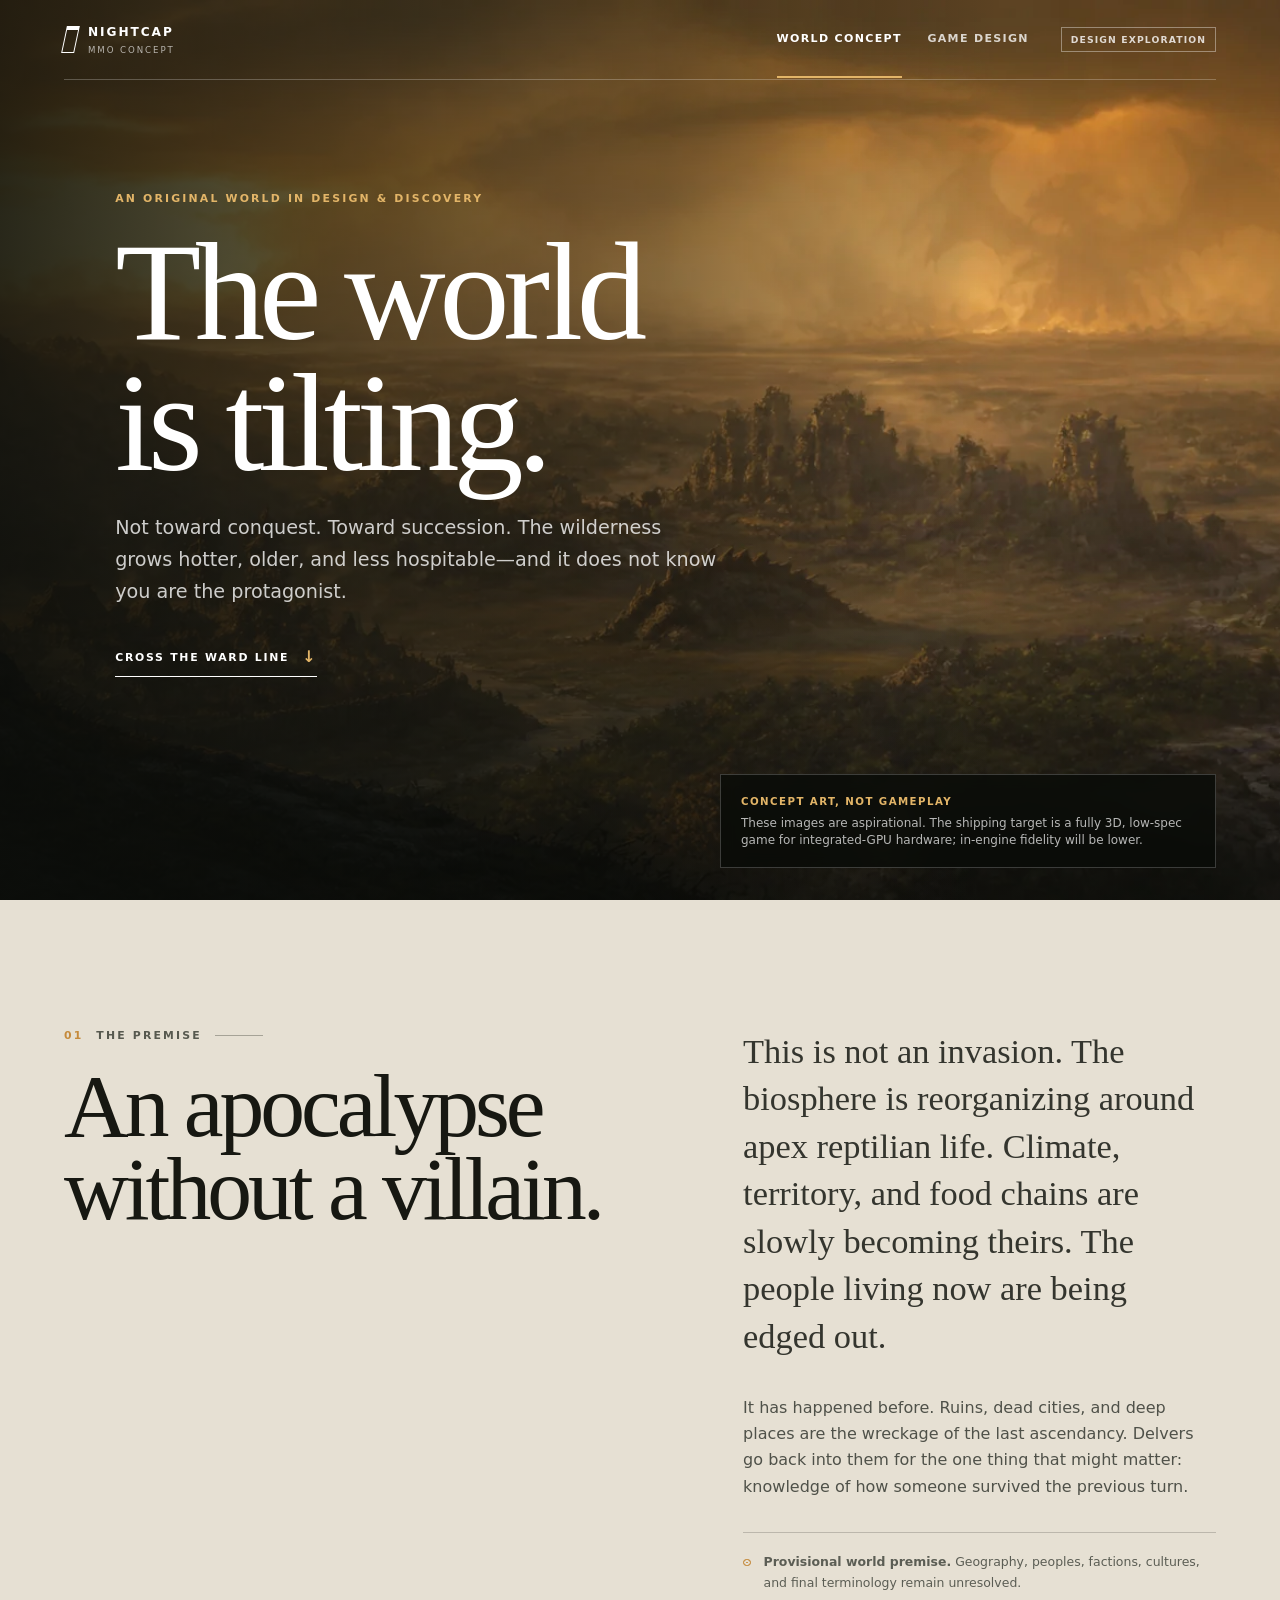
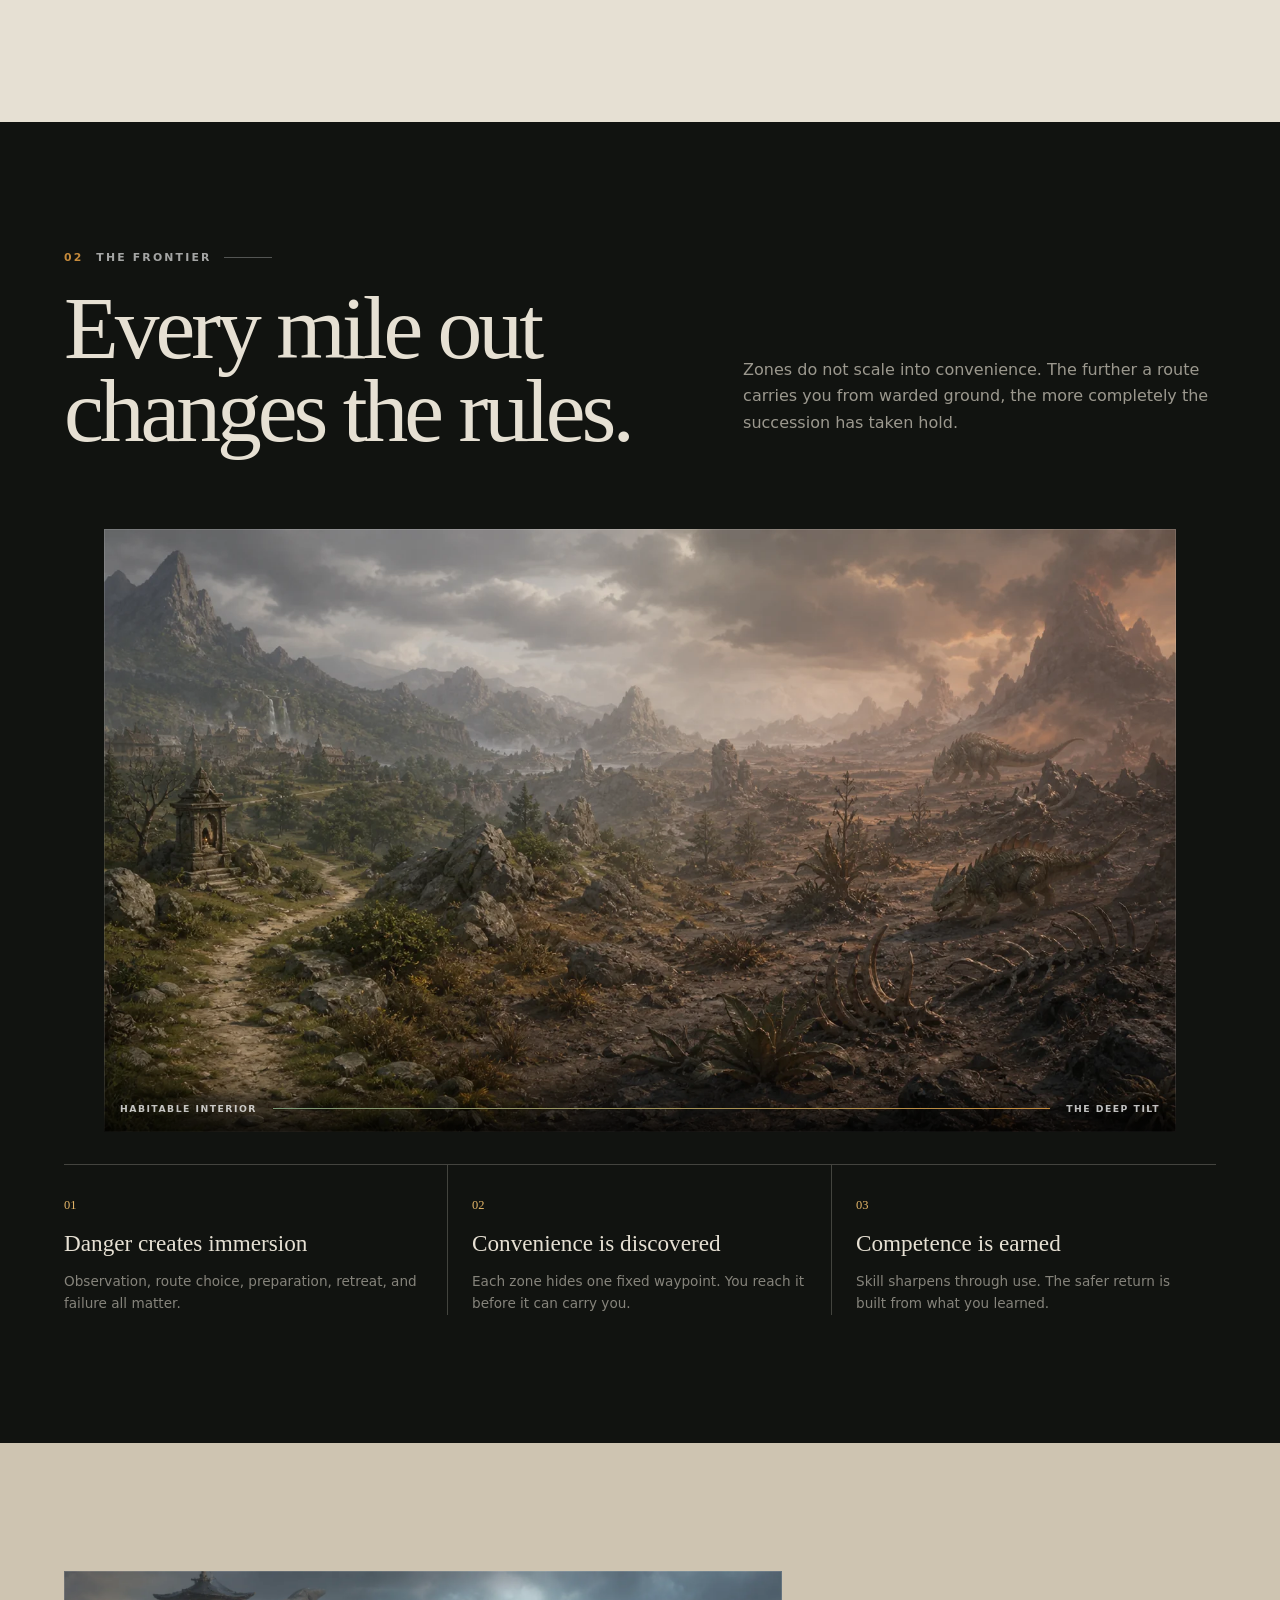
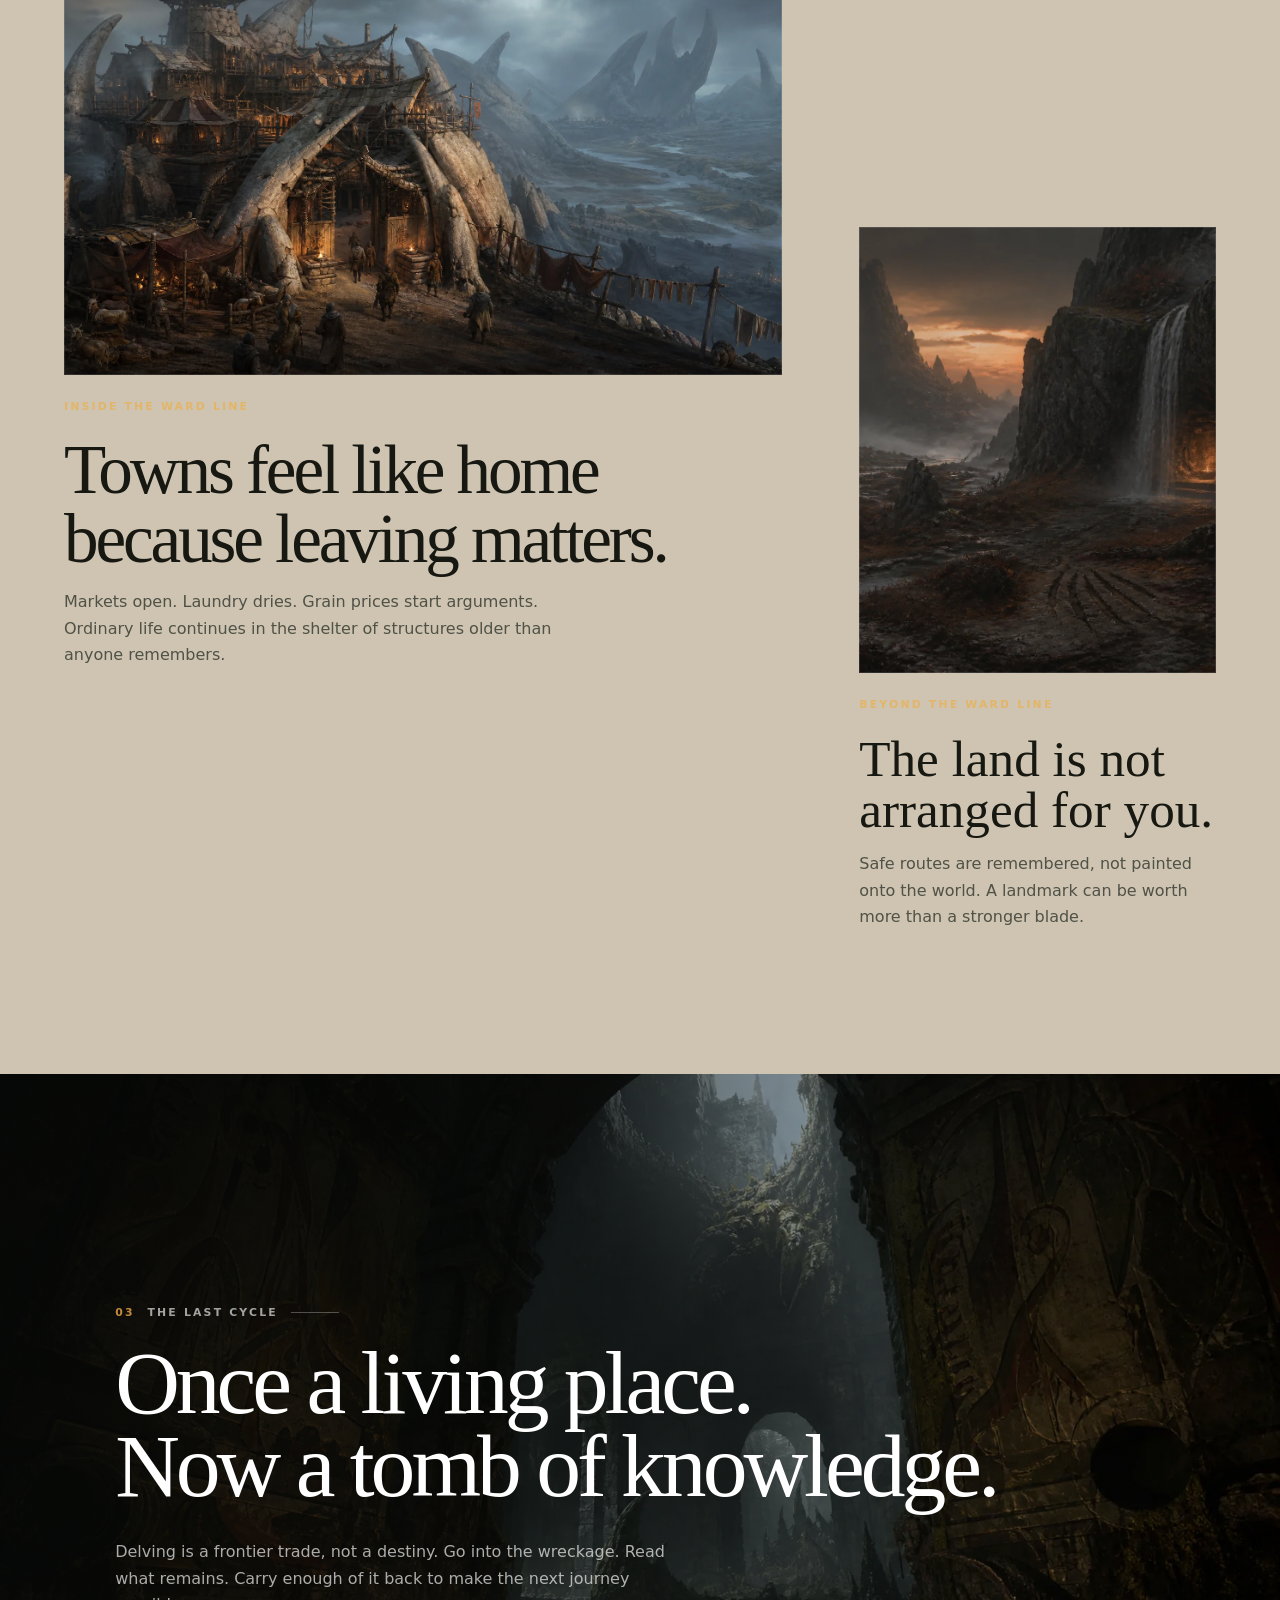
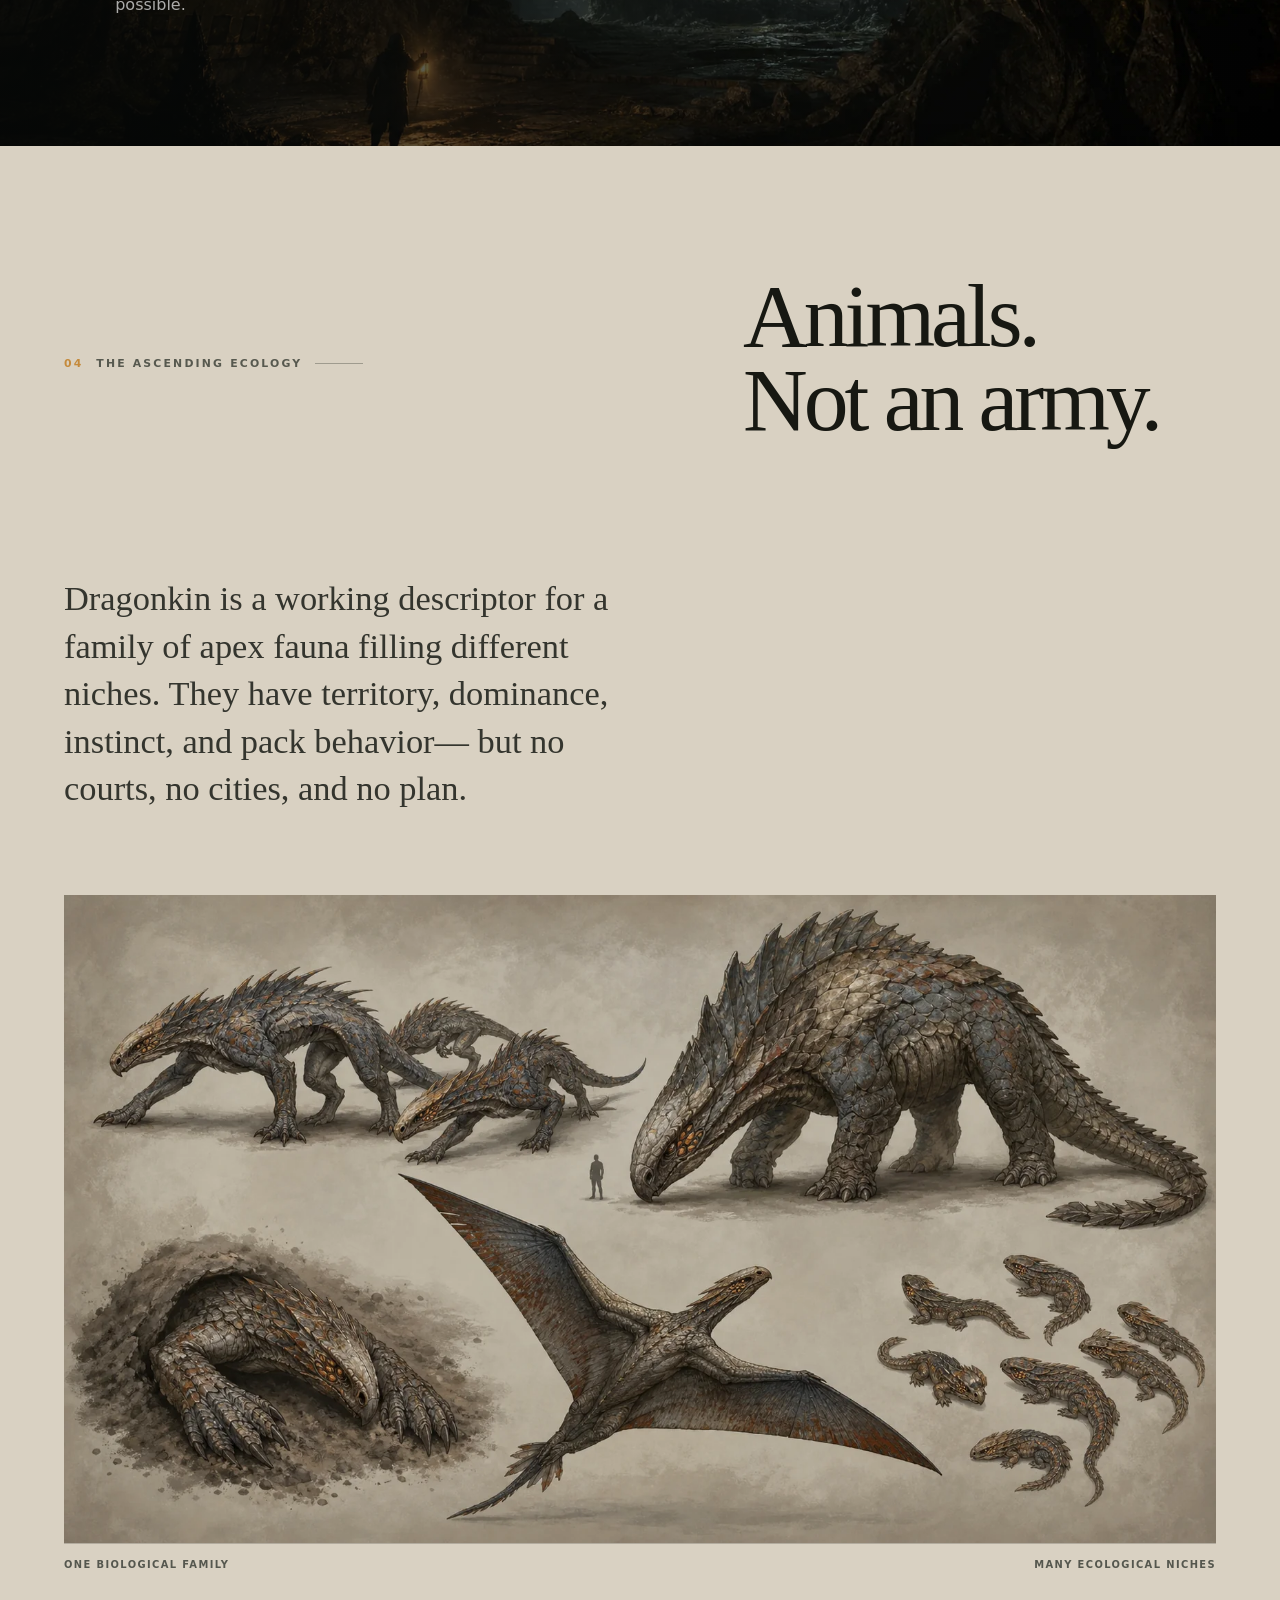
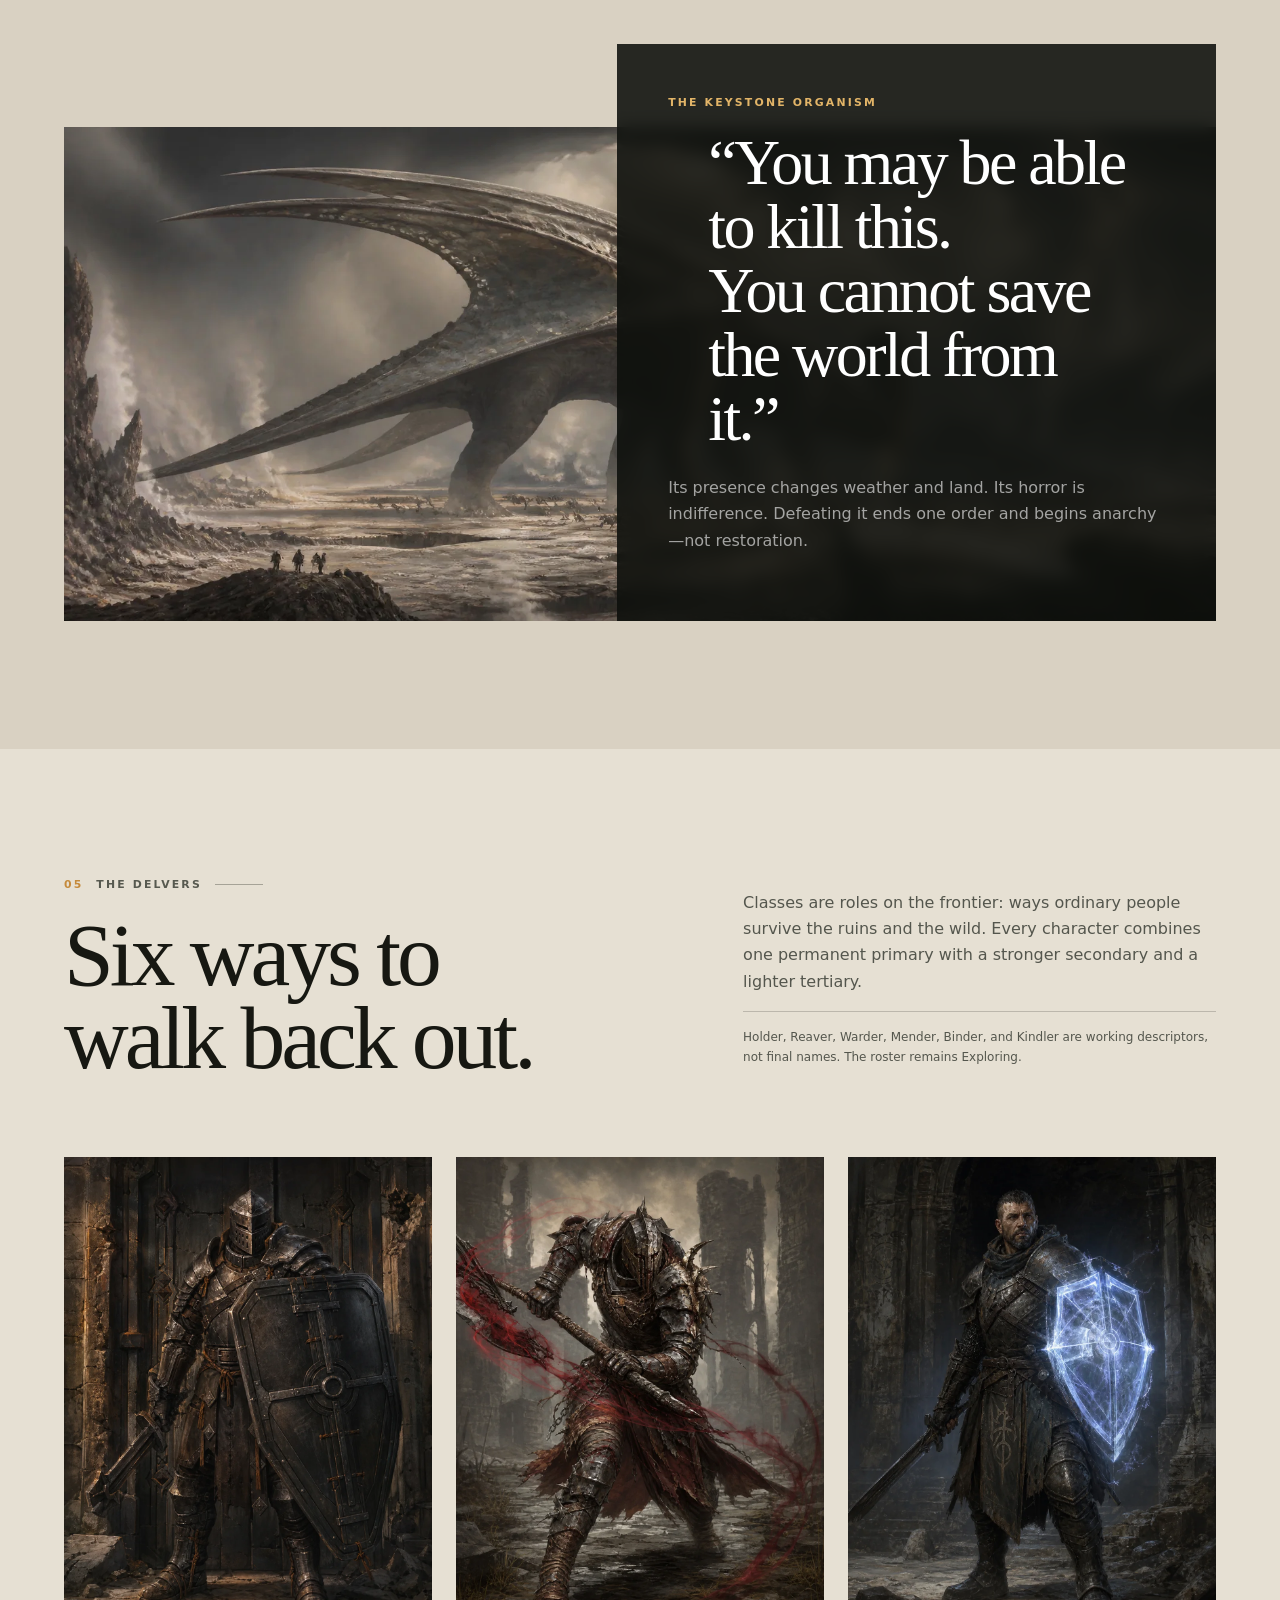
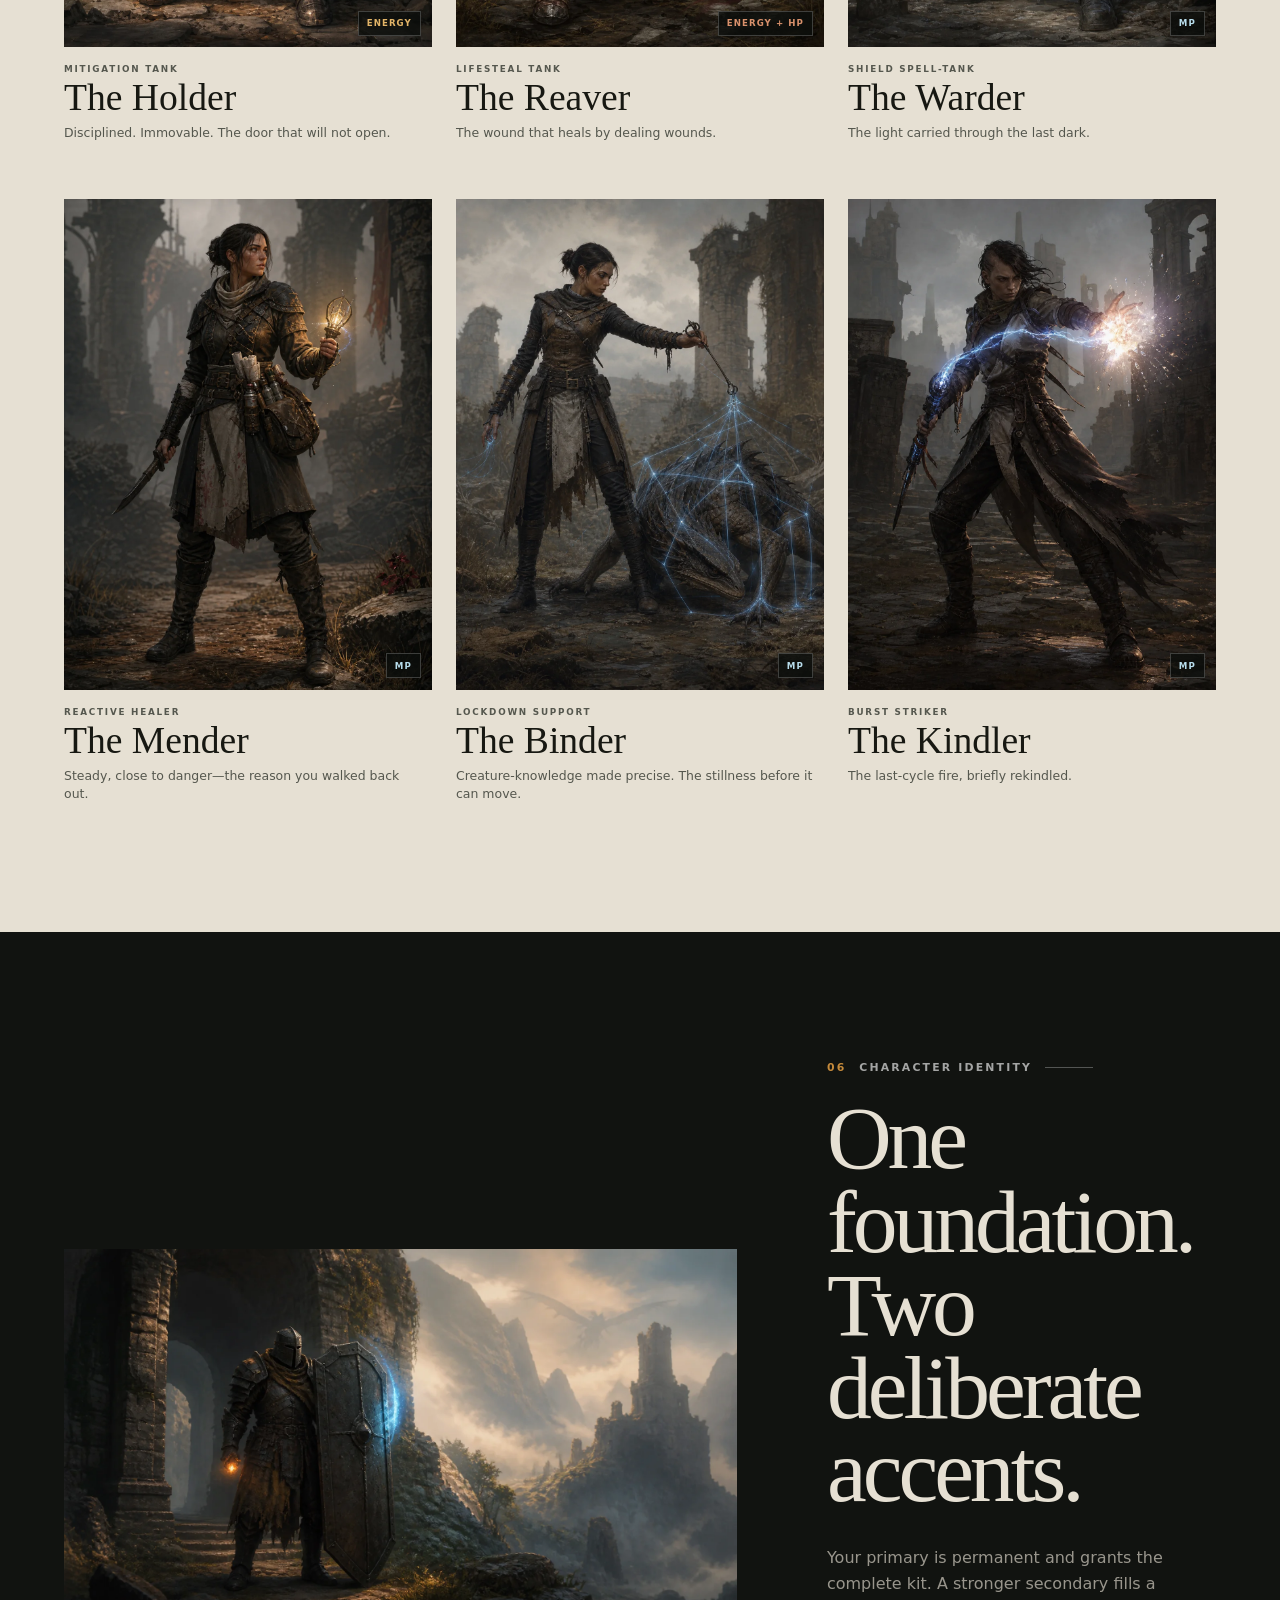
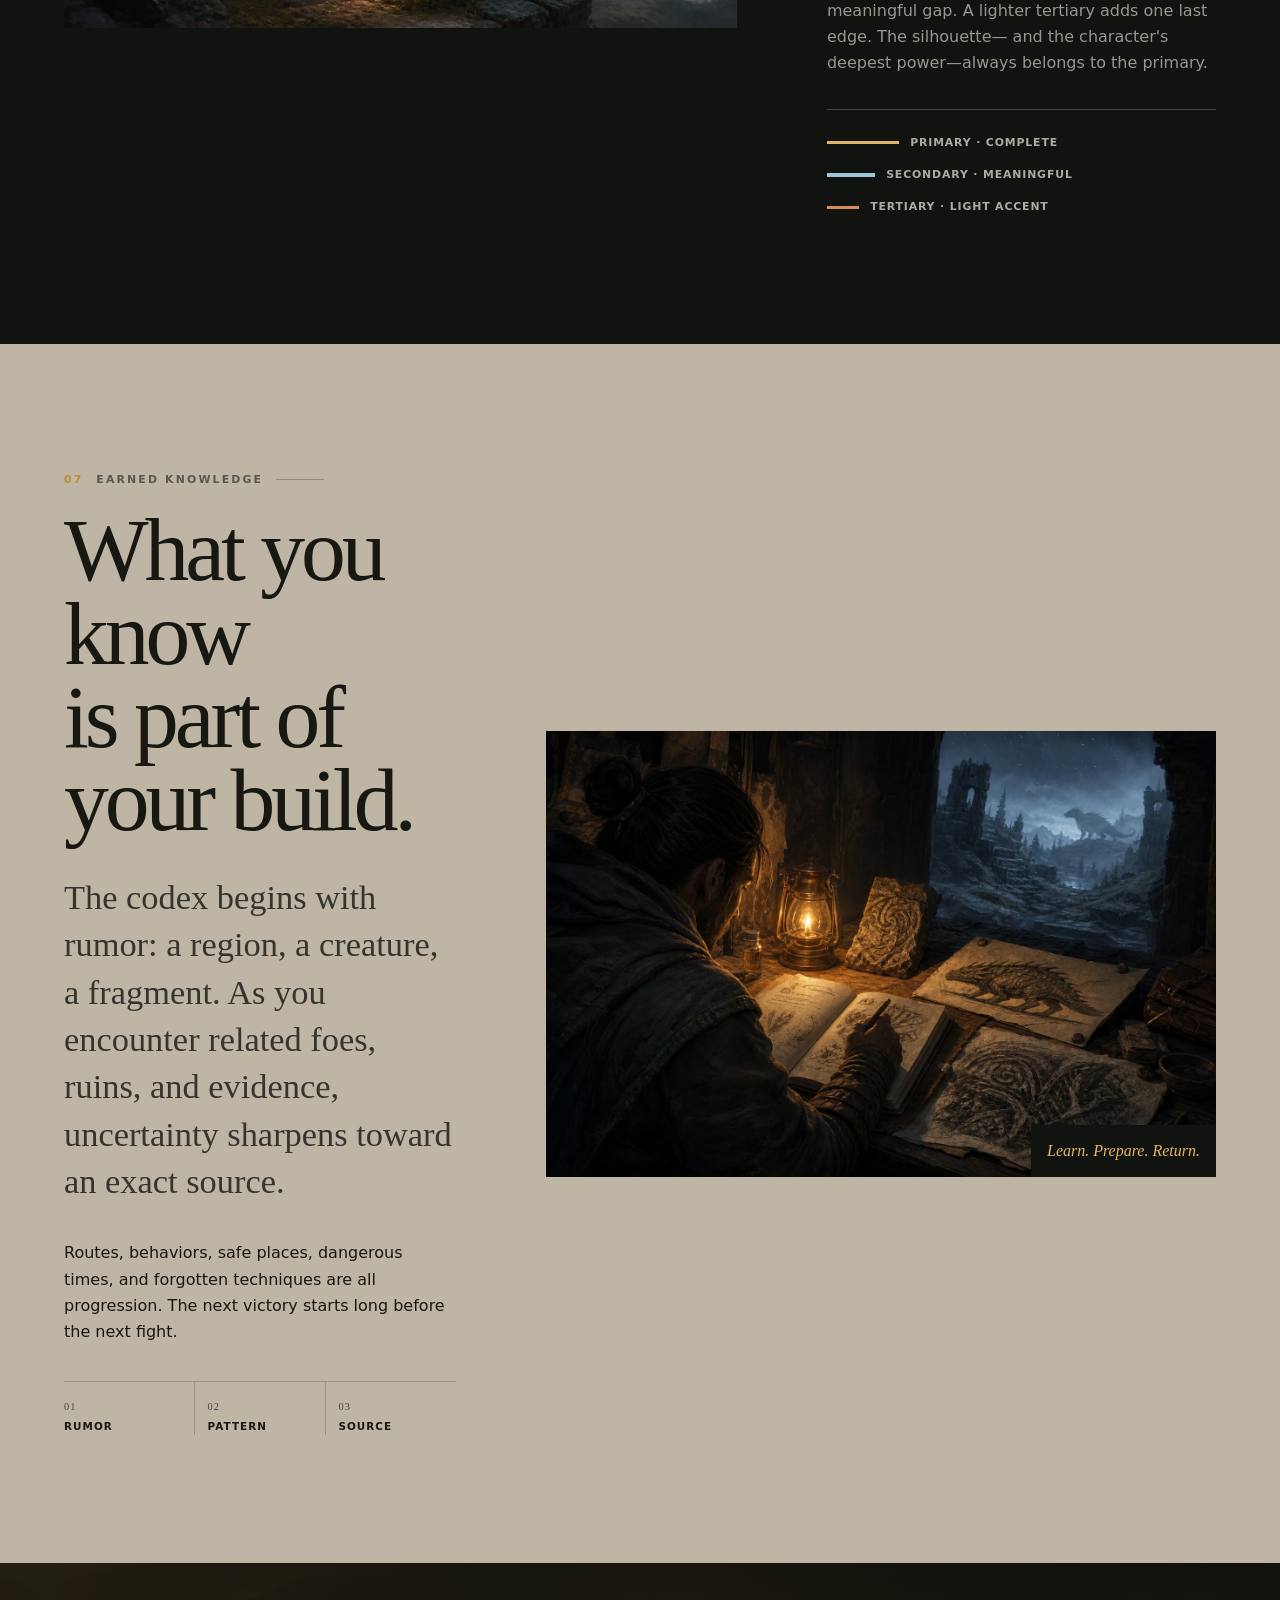
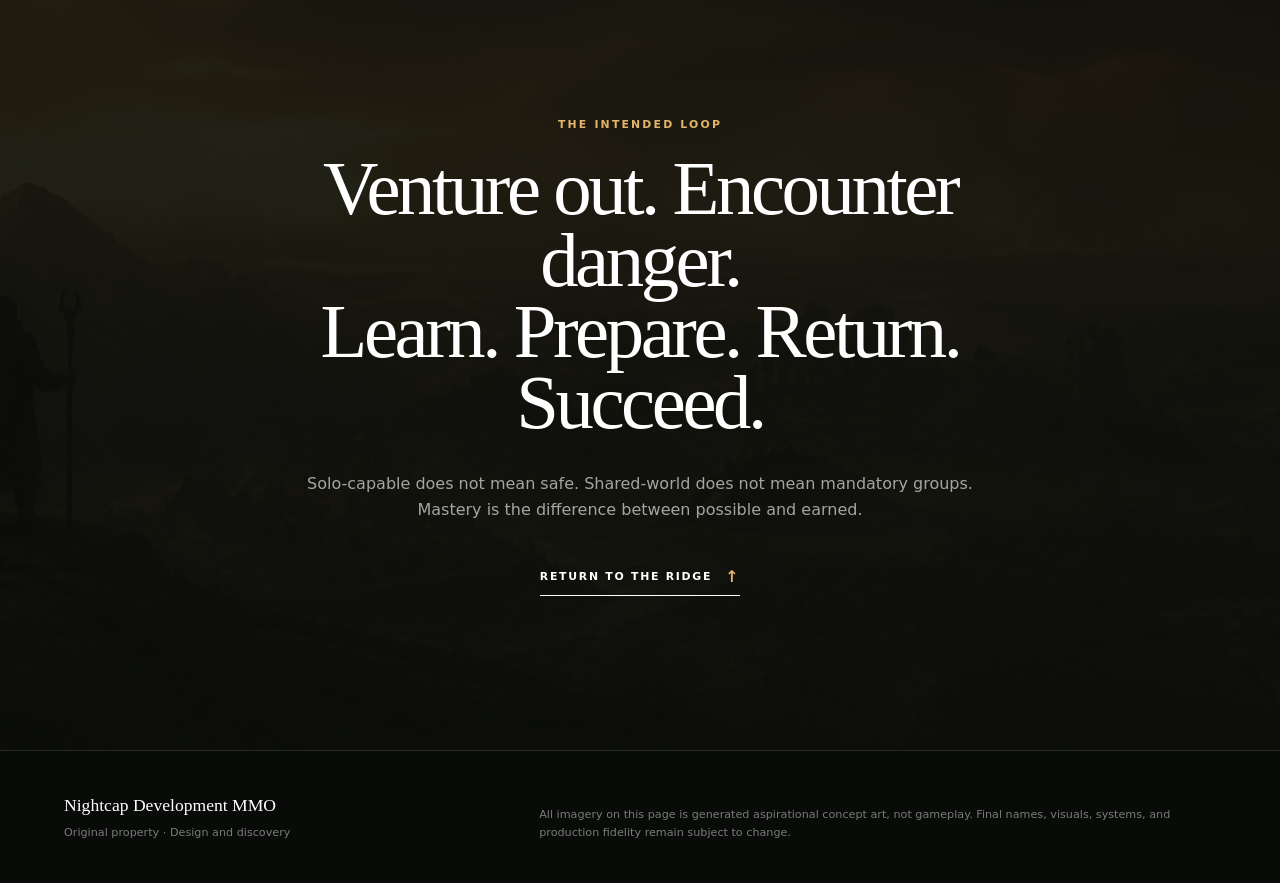
==== commit 4527cc21: "Publish mechanics-only Game Design tab Isolated GitHub Pages release from feature/game-design-page." ====
--- a/index.html
+++ b/index.html
@@ -32,12 +32,9 @@
         </span>
       </a>
 
-      <nav class="site-nav" aria-label="Primary navigation">
-        <a href="#premise">Premise</a>
-        <a href="#world">World</a>
-        <a href="#dragonkin">Ecology</a>
-        <a href="#delvers">Delvers</a>
-        <a href="#knowledge">Knowledge</a>
+      <nav class="site-nav" aria-label="Site sections">
+        <a href="index.html" aria-current="page">World concept</a>
+        <a href="game-design.html">Game design</a>
       </nav>
 
       <span class="status-chip">Design exploration</span>
--- a/styles.css
+++ b/styles.css
@@ -9,9 +9,9 @@
   --line-light: rgb(230 224 211 / 24%);
   --amber: #c58a3b;
   --amber-light: #e3b568;
-  --red: #a44336;
+  --red: #913b31;
   --blue: #9ec6d5;
-  --muted: #8f9187;
+  --muted: #565851;
   --serif: Georgia, "Times New Roman", serif;
   --sans: Inter, ui-sans-serif, system-ui, -apple-system, BlinkMacSystemFont, "Segoe UI", sans-serif;
   --shell: min(90rem, calc(100% - 2rem));
@@ -91,9 +91,12 @@
   inset: 0 0 auto;
   display: flex;
   align-items: center;
-  gap: 2rem;
+  flex-wrap: wrap;
+  align-content: center;
+  gap: 0.25rem 1rem;
   width: var(--shell);
-  min-height: 5rem;
+  min-height: 7.5rem;
+  padding-block: 0.75rem;
   margin-inline: auto;
   border-bottom: 1px solid rgb(255 255 255 / 24%);
   color: #fff;
@@ -133,14 +136,16 @@
 }
 
 .site-nav {
-  display: none;
+  order: 3;
+  display: flex;
   align-items: center;
-  gap: clamp(1rem, 2vw, 2.1rem);
+  gap: 1.25rem;
+  width: 100%;
 }
 
 .site-nav a {
   position: relative;
-  padding-block: 1.8rem;
+  padding-block: 0.35rem;
   color: rgb(255 255 255 / 78%);
   font-size: 0.69rem;
   font-weight: 700;
@@ -163,11 +168,17 @@
 }
 
 .site-nav a:hover::after,
-.site-nav a:focus-visible::after {
+.site-nav a:focus-visible::after,
+.site-nav a[aria-current="page"]::after {
   transform: scaleX(1);
 }
 
+.site-nav a[aria-current="page"] {
+  color: #fff;
+}
+
 .status-chip {
+  display: none;
   padding: 0.35rem 0.55rem;
   border: 1px solid rgb(255 255 255 / 38%);
   color: rgb(255 255 255 / 80%);
@@ -935,6 +946,23 @@
     --shell: min(90rem, calc(100% - 4rem));
   }
 
+  .site-header {
+    flex-wrap: nowrap;
+    gap: 2rem;
+    min-height: 5rem;
+    padding-block: 0;
+  }
+
+  .site-nav {
+    order: initial;
+    gap: clamp(1rem, 2vw, 2.1rem);
+    width: auto;
+  }
+
+  .site-nav a {
+    padding-block: 1.8rem;
+  }
+
   .concept-notice {
     right: clamp(2rem, 5vw, 5rem);
     bottom: 2rem;
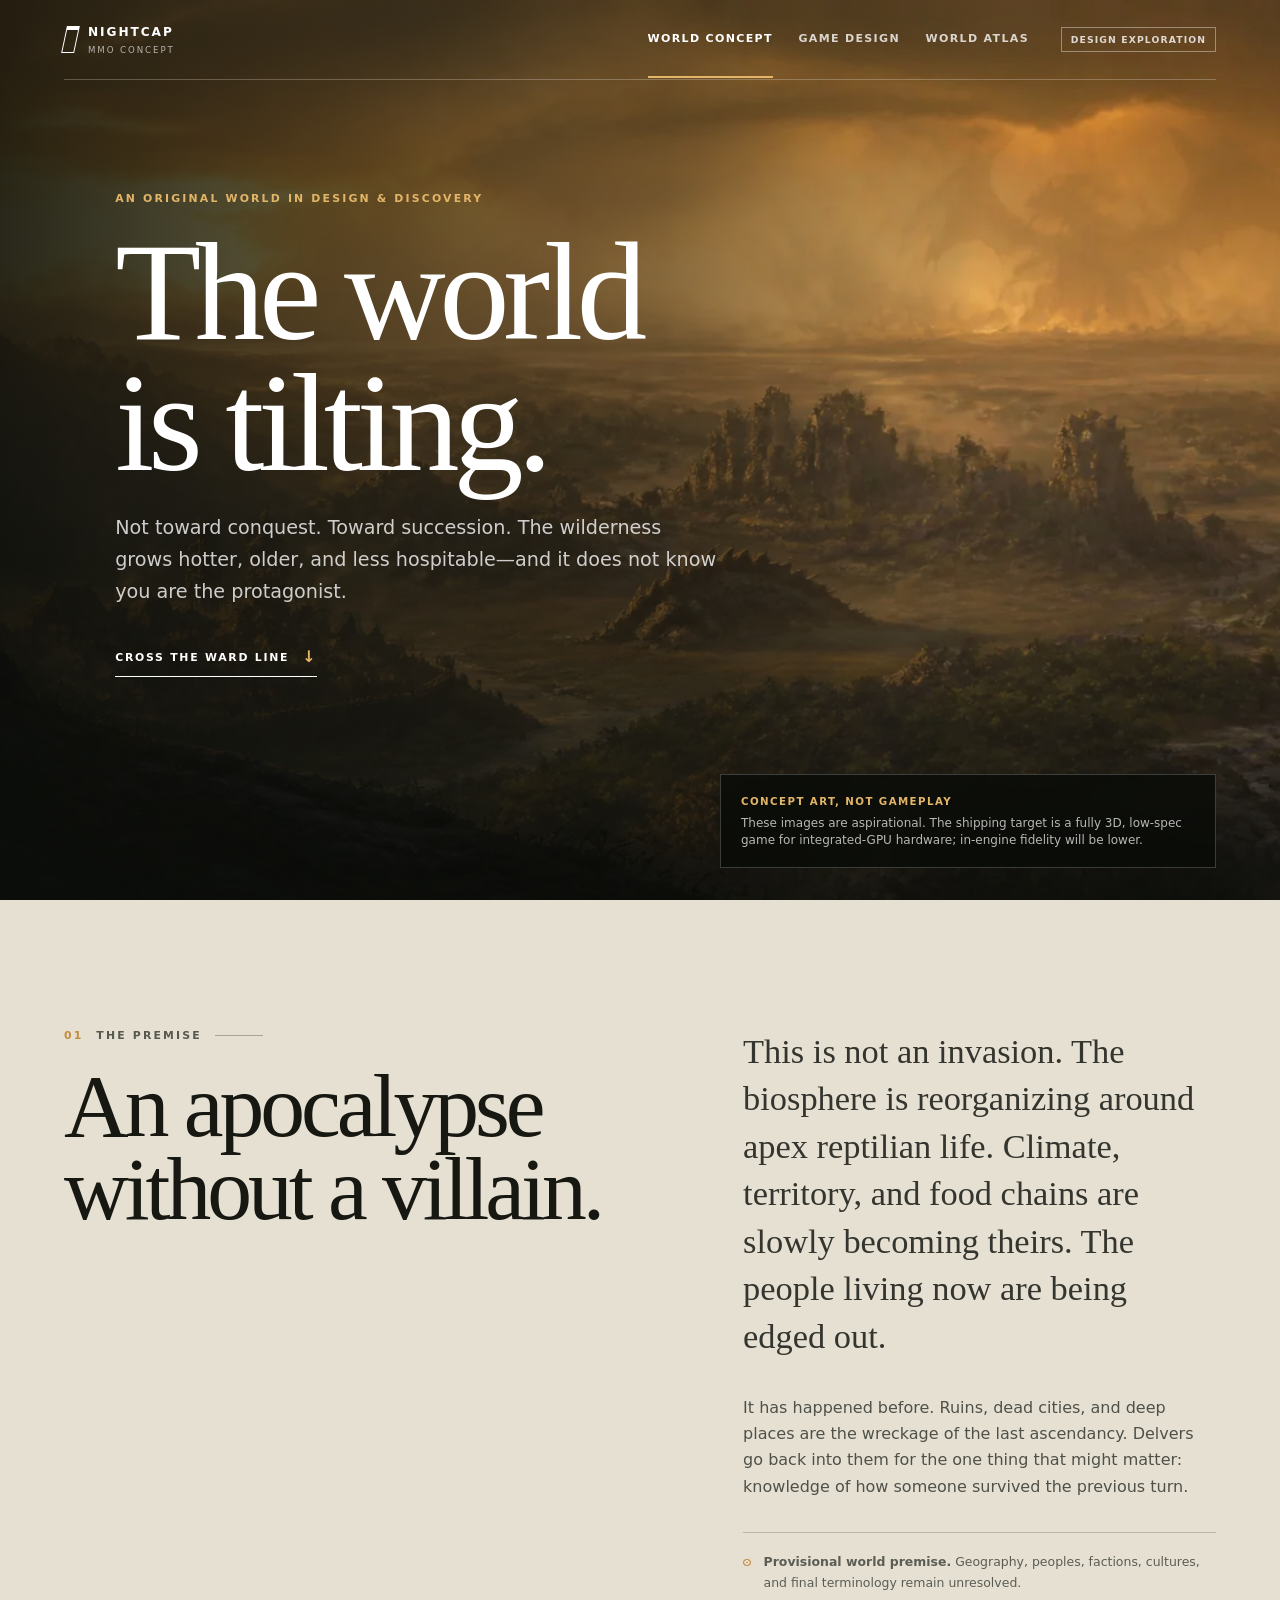
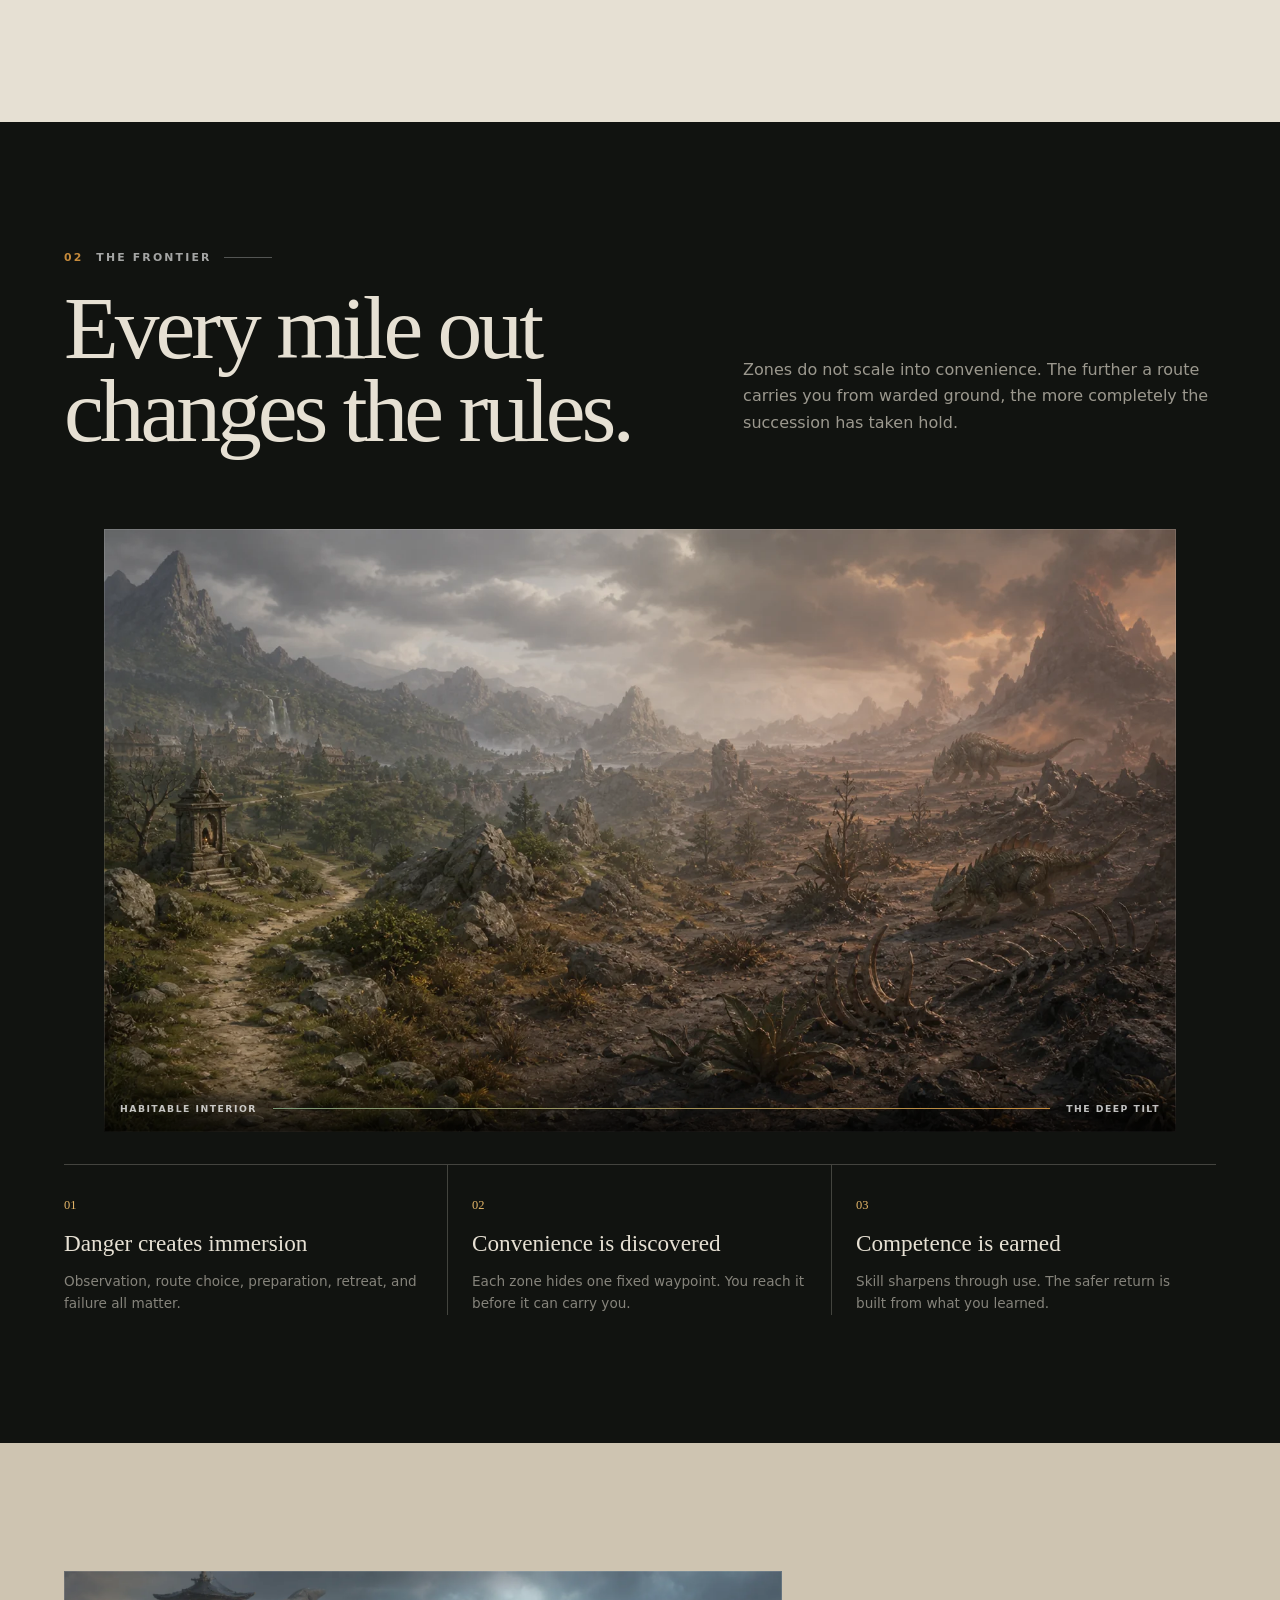
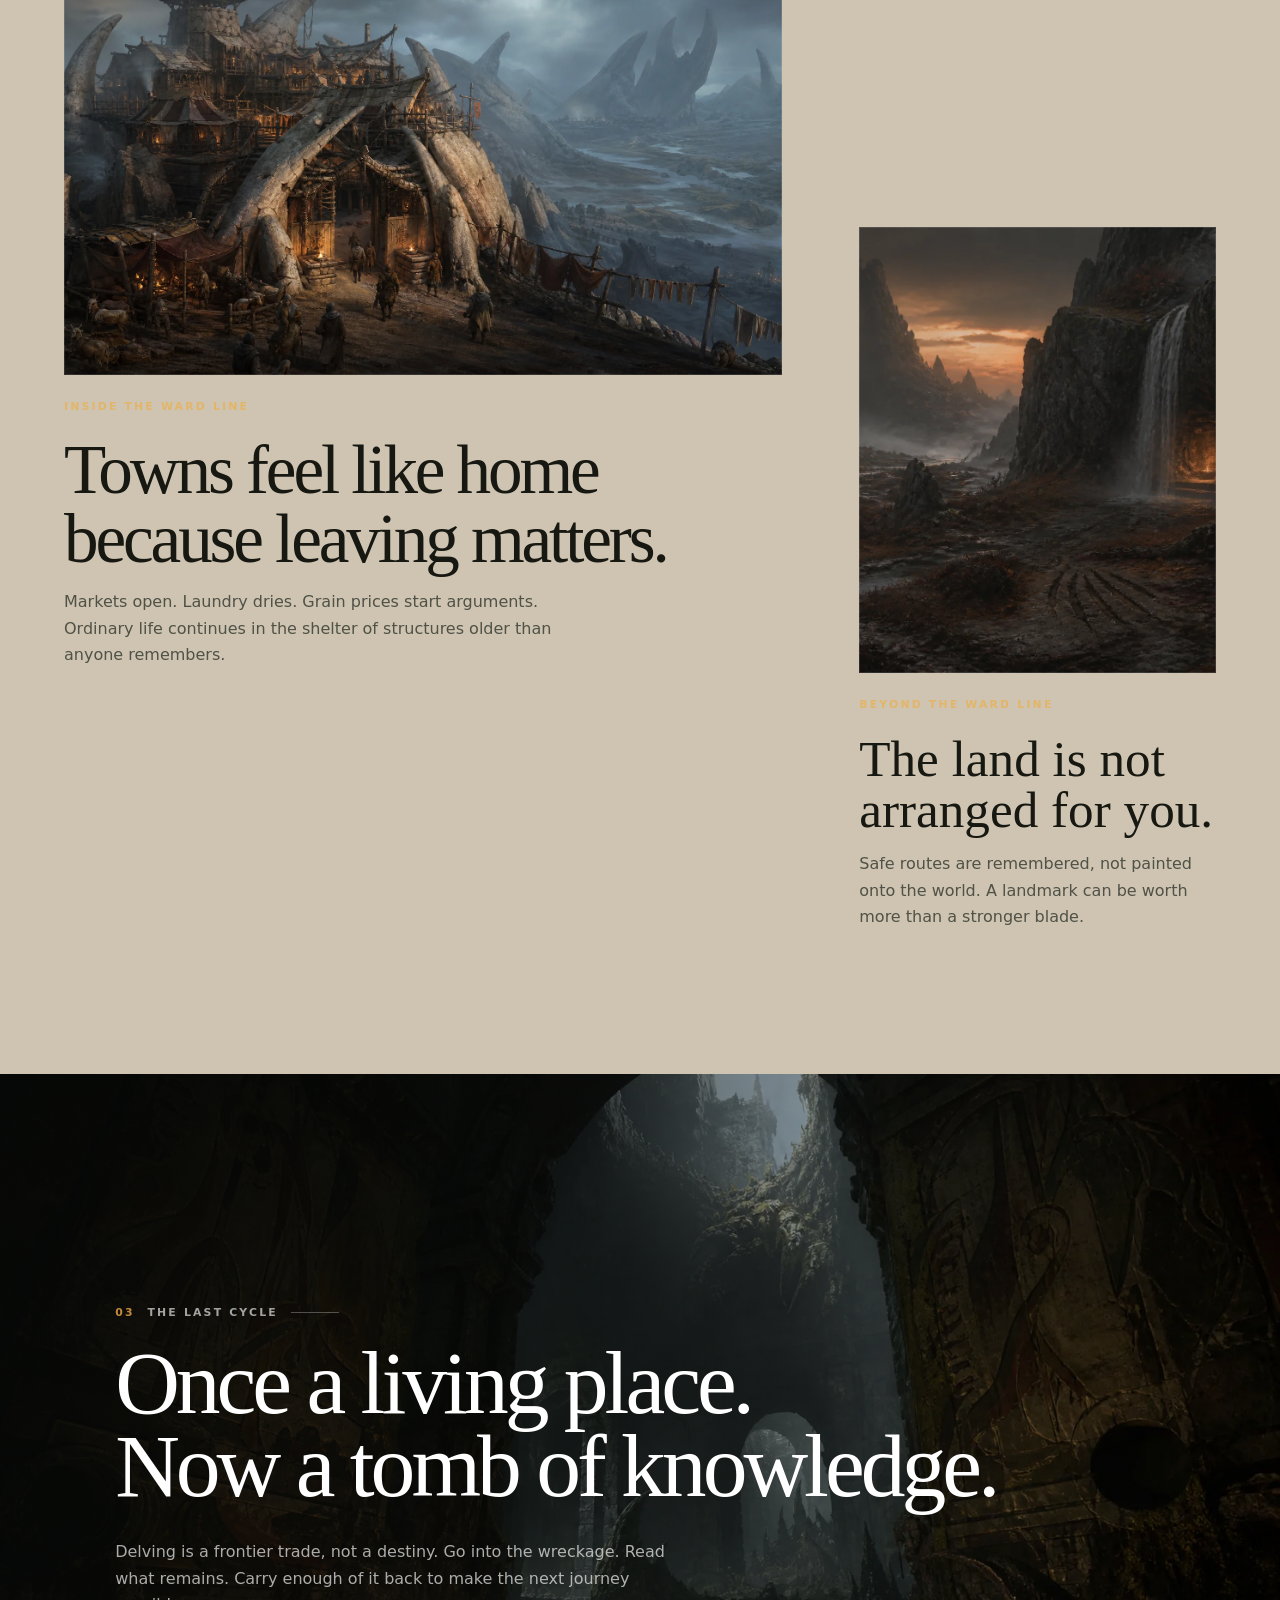
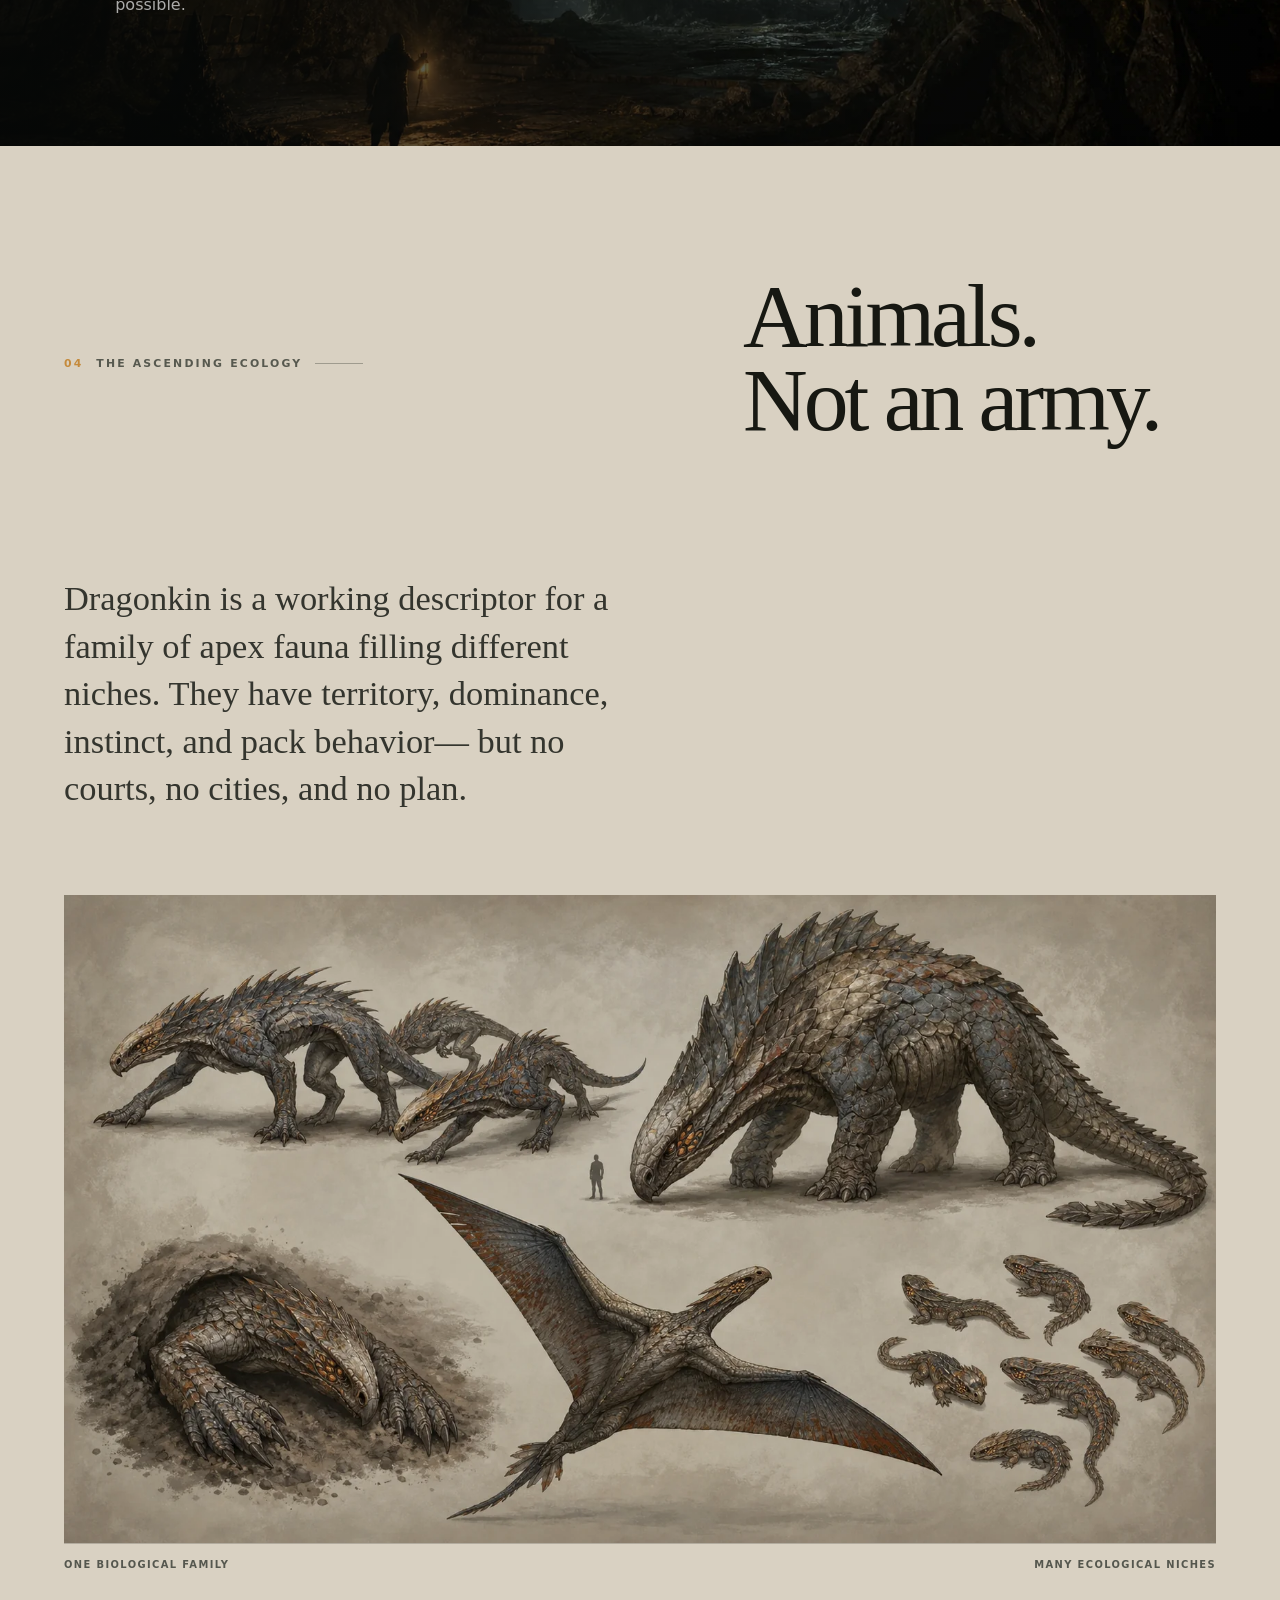
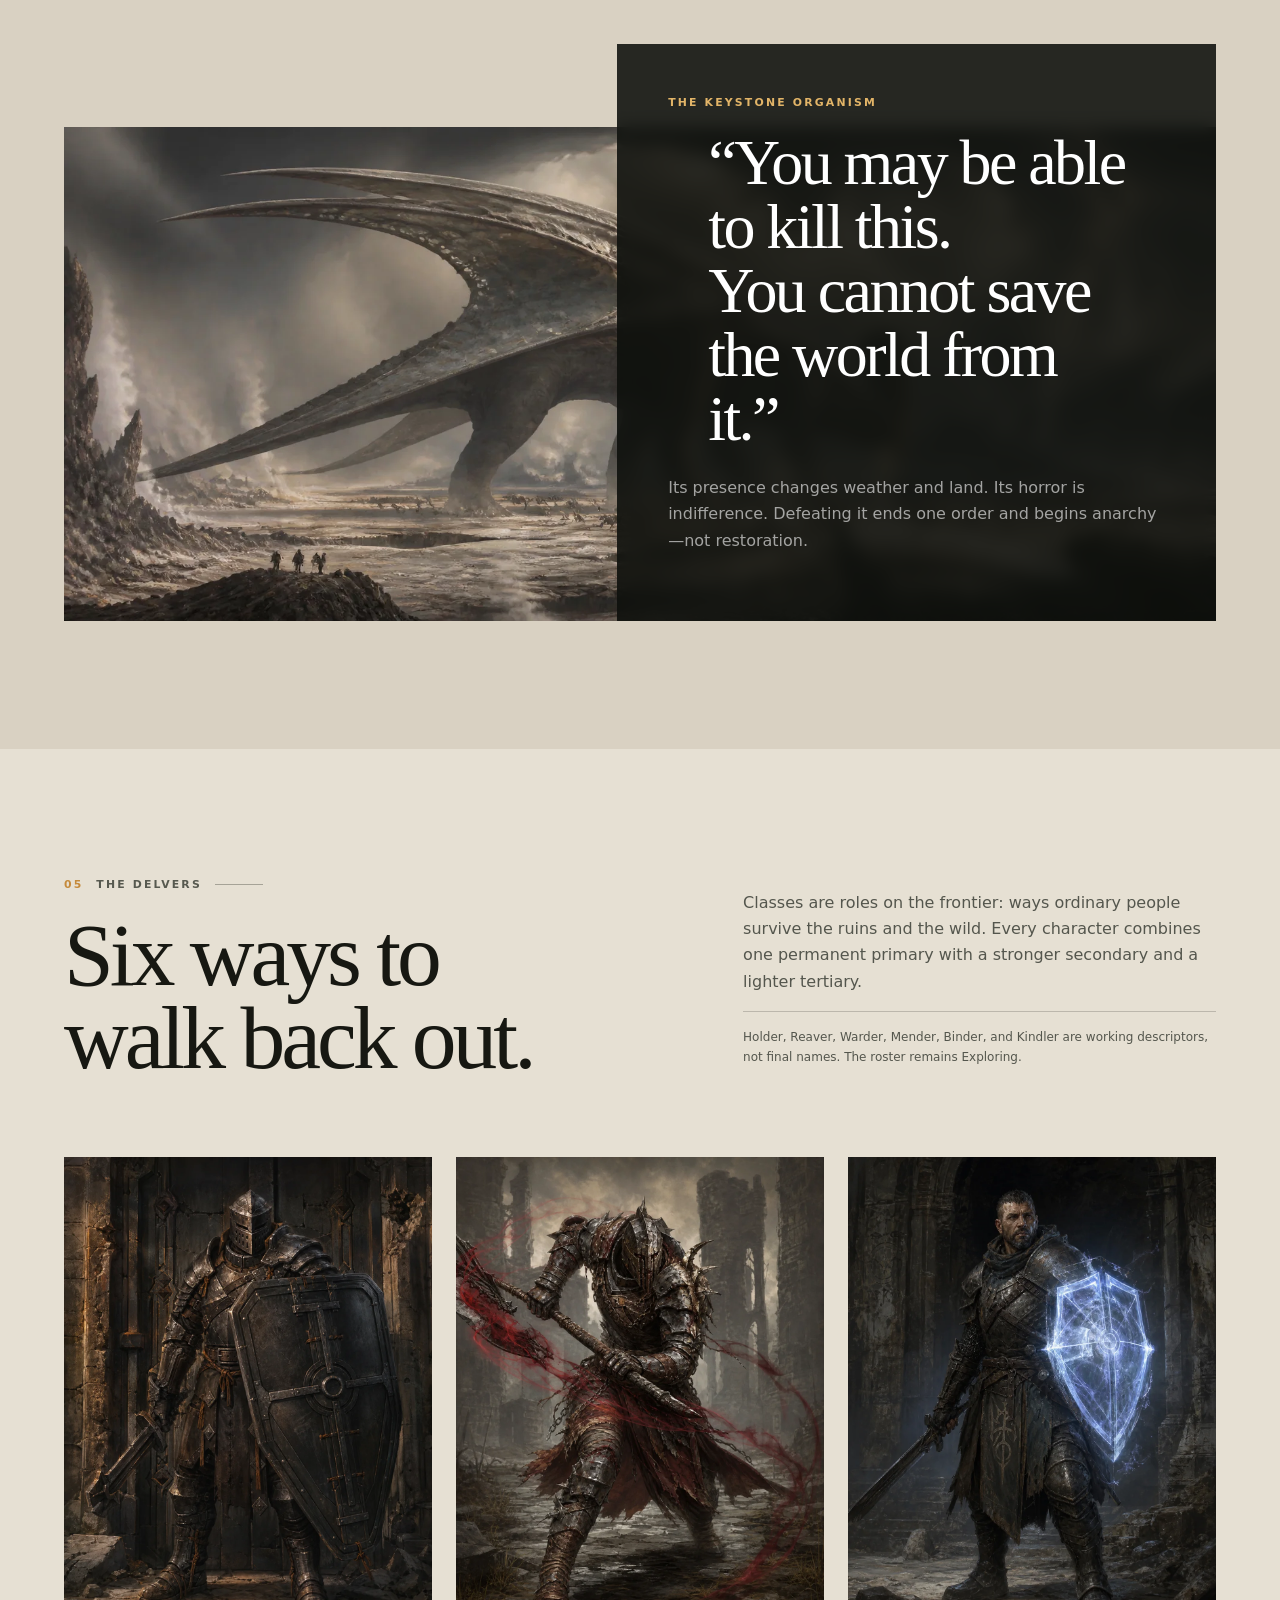
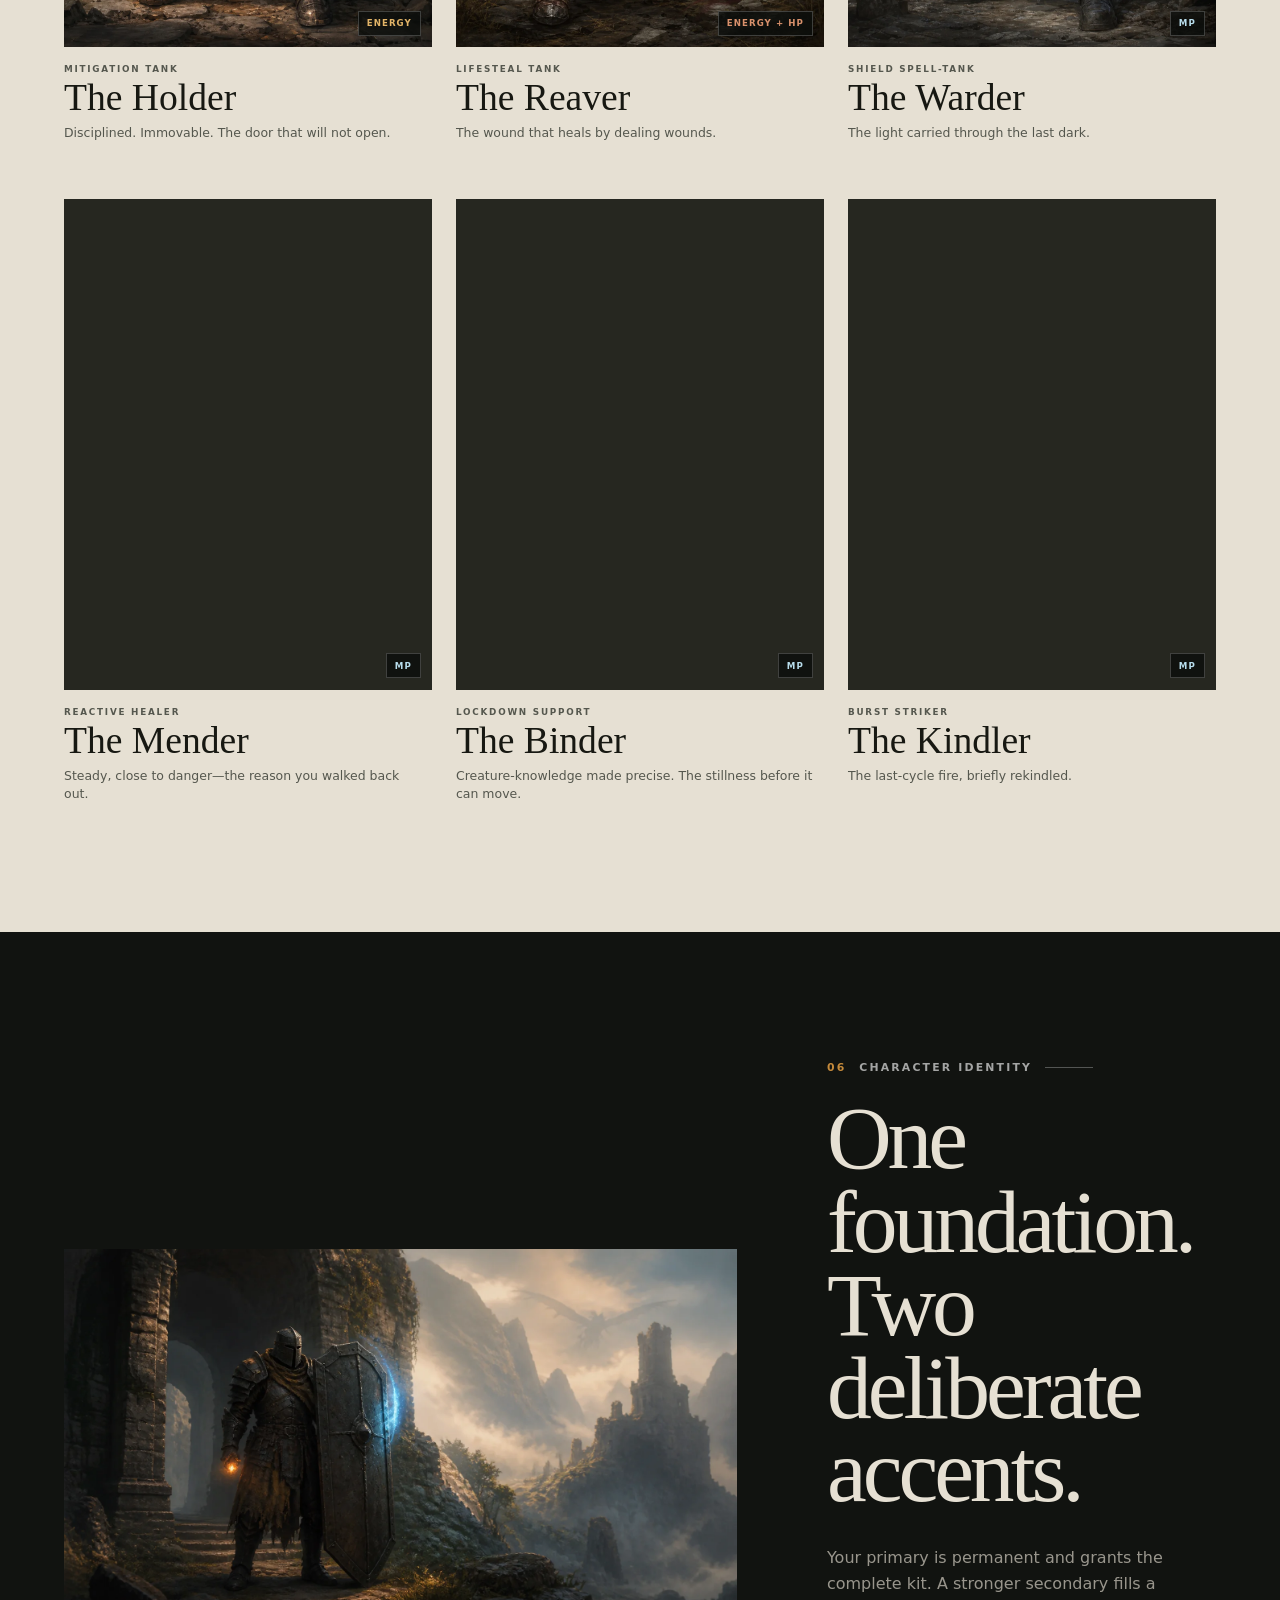
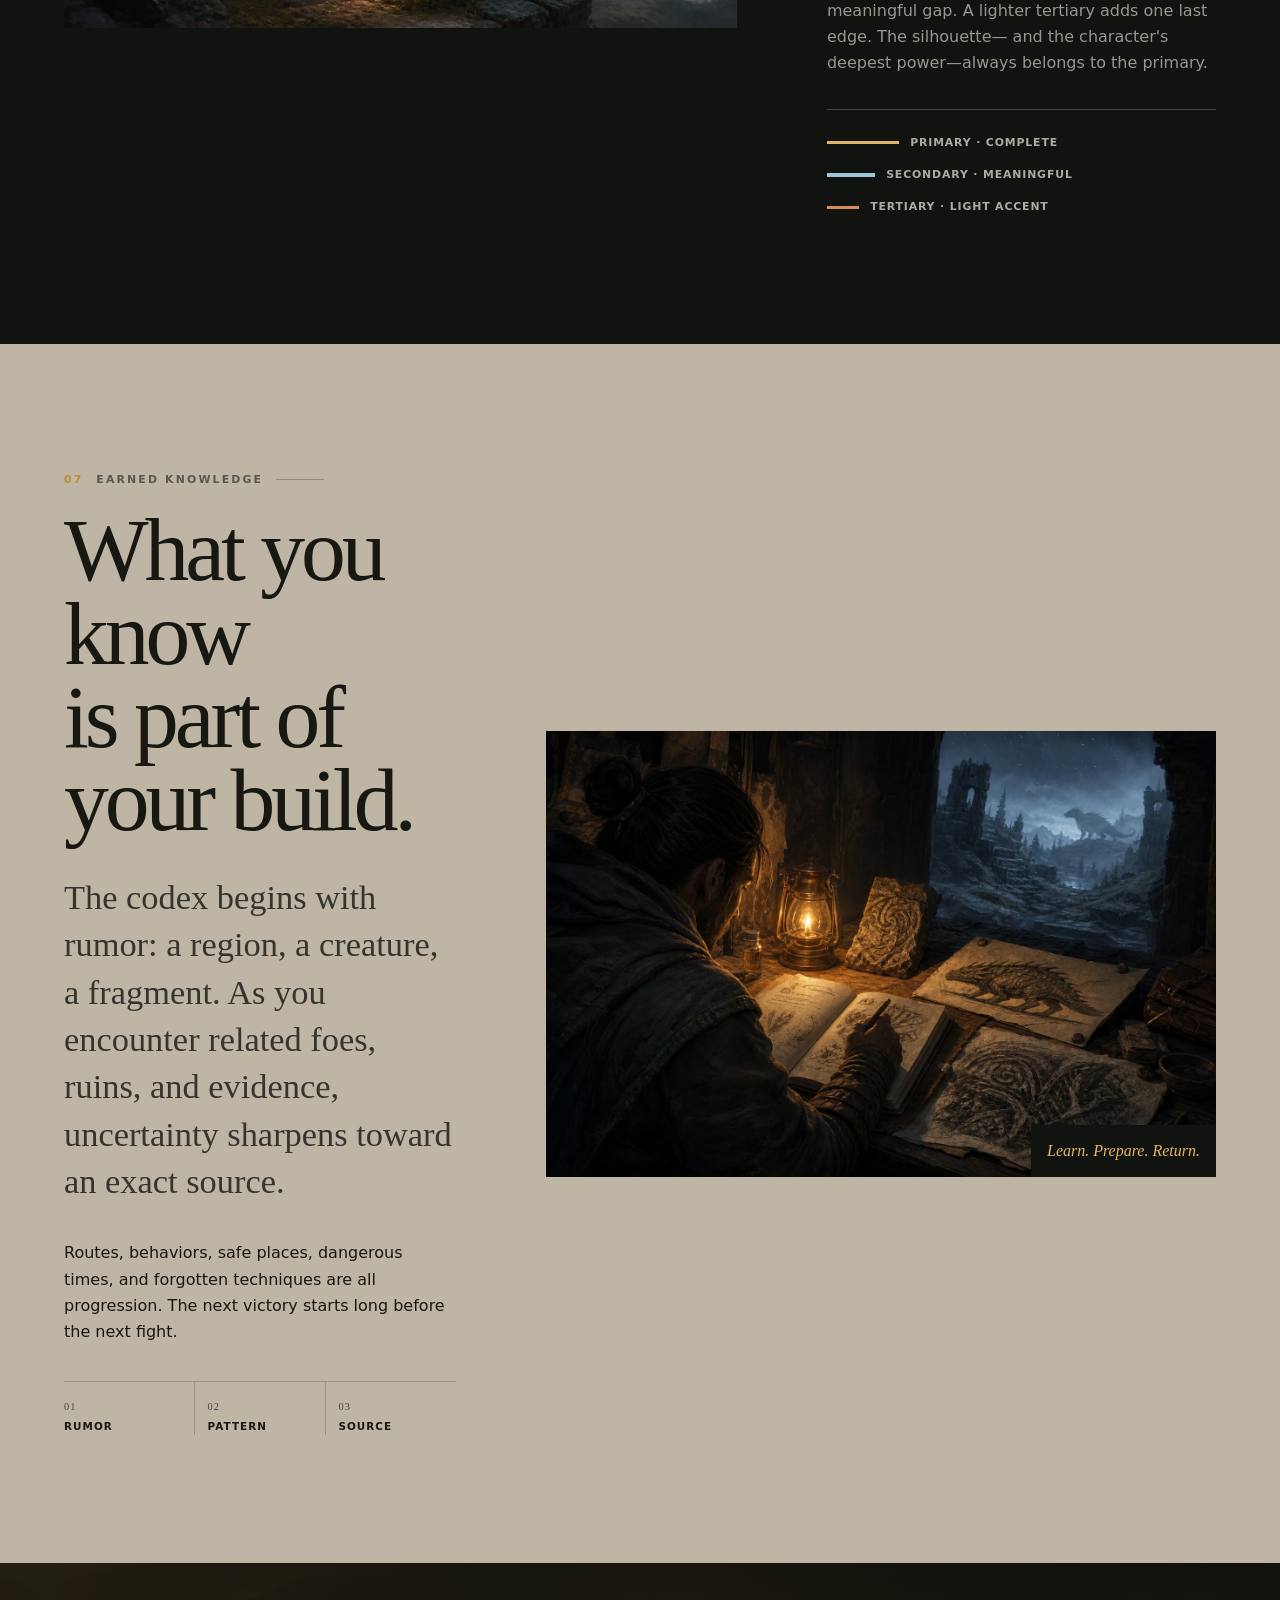
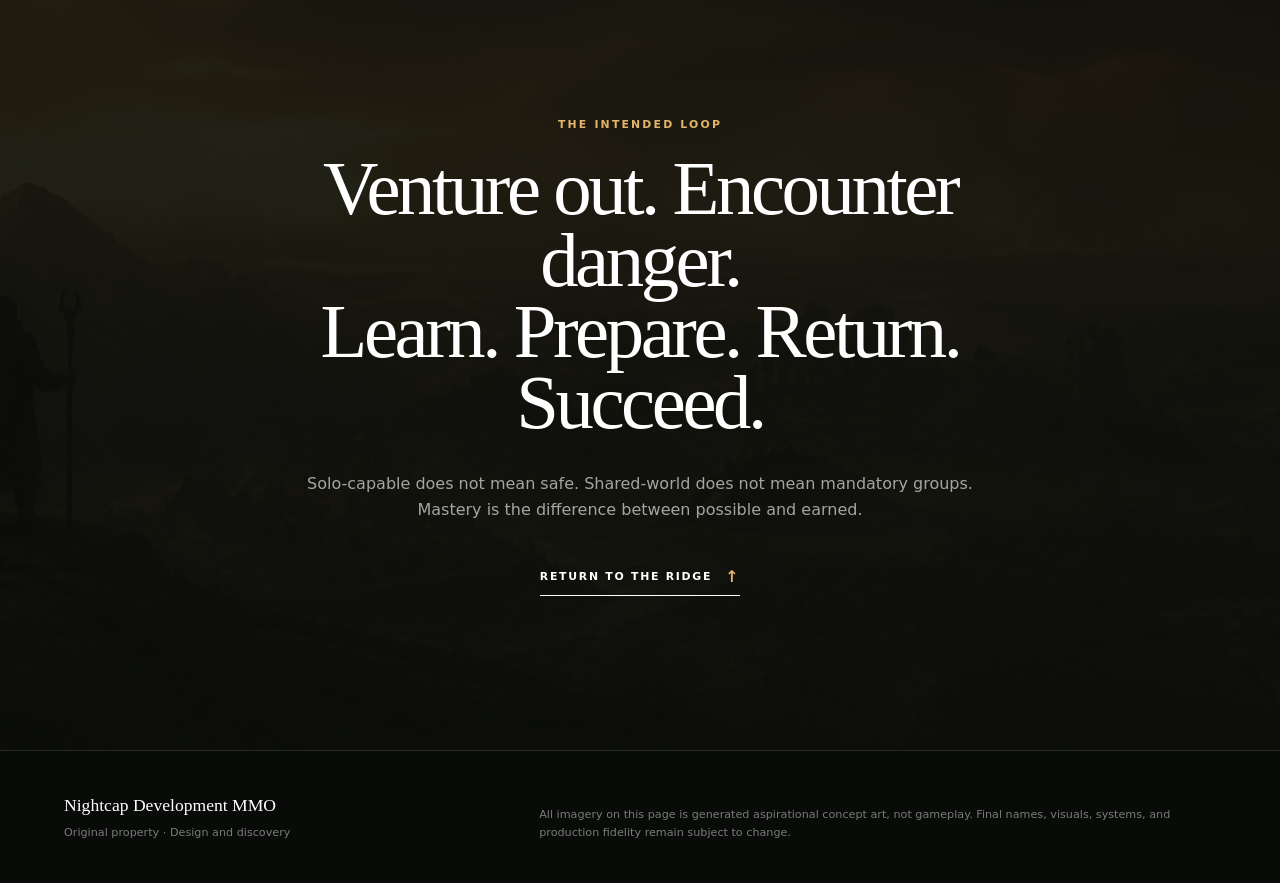
==== commit 4ffea26c: "Publish The Sill World Atlas as a site tab" ====
--- a/index.html
+++ b/index.html
@@ -35,6 +35,7 @@
       <nav class="site-nav" aria-label="Site sections">
         <a href="index.html" aria-current="page">World concept</a>
         <a href="game-design.html">Game design</a>
+        <a href="world-atlas.html">World Atlas</a>
       </nav>
 
       <span class="status-chip">Design exploration</span>
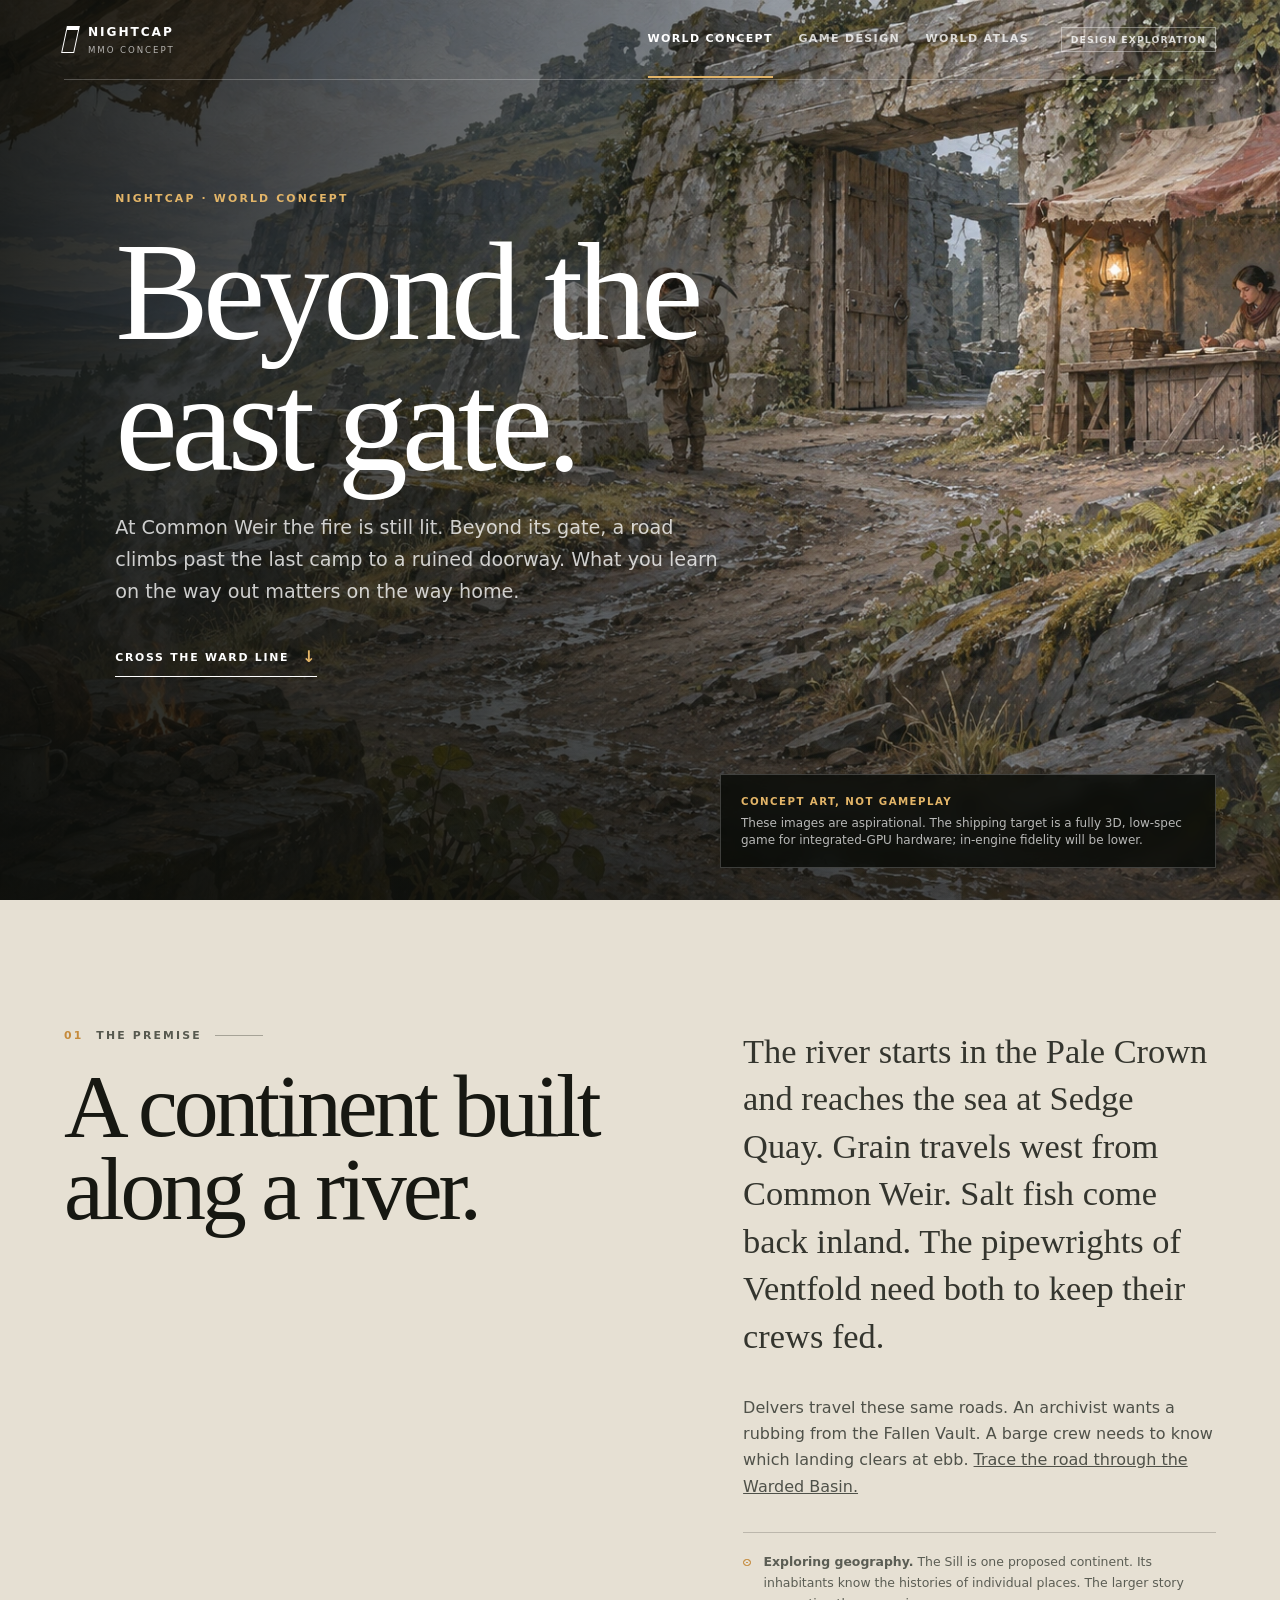
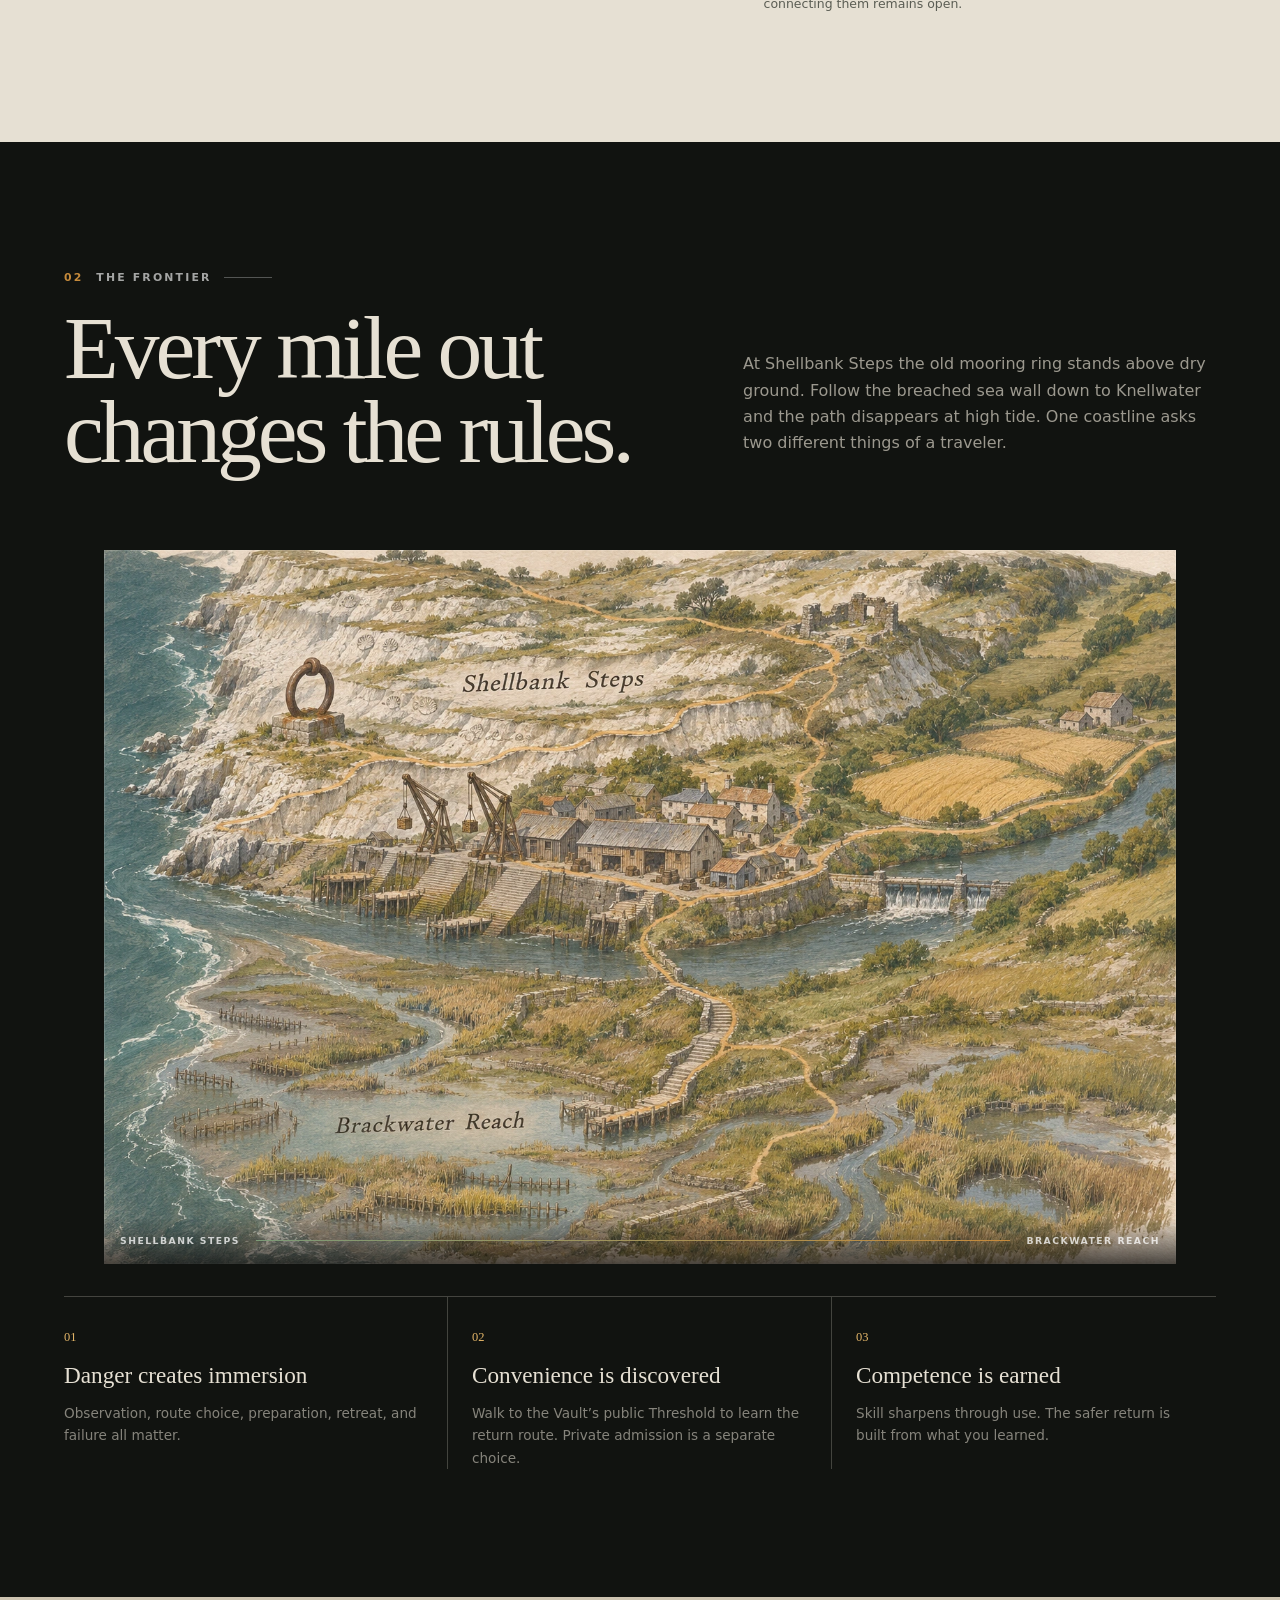
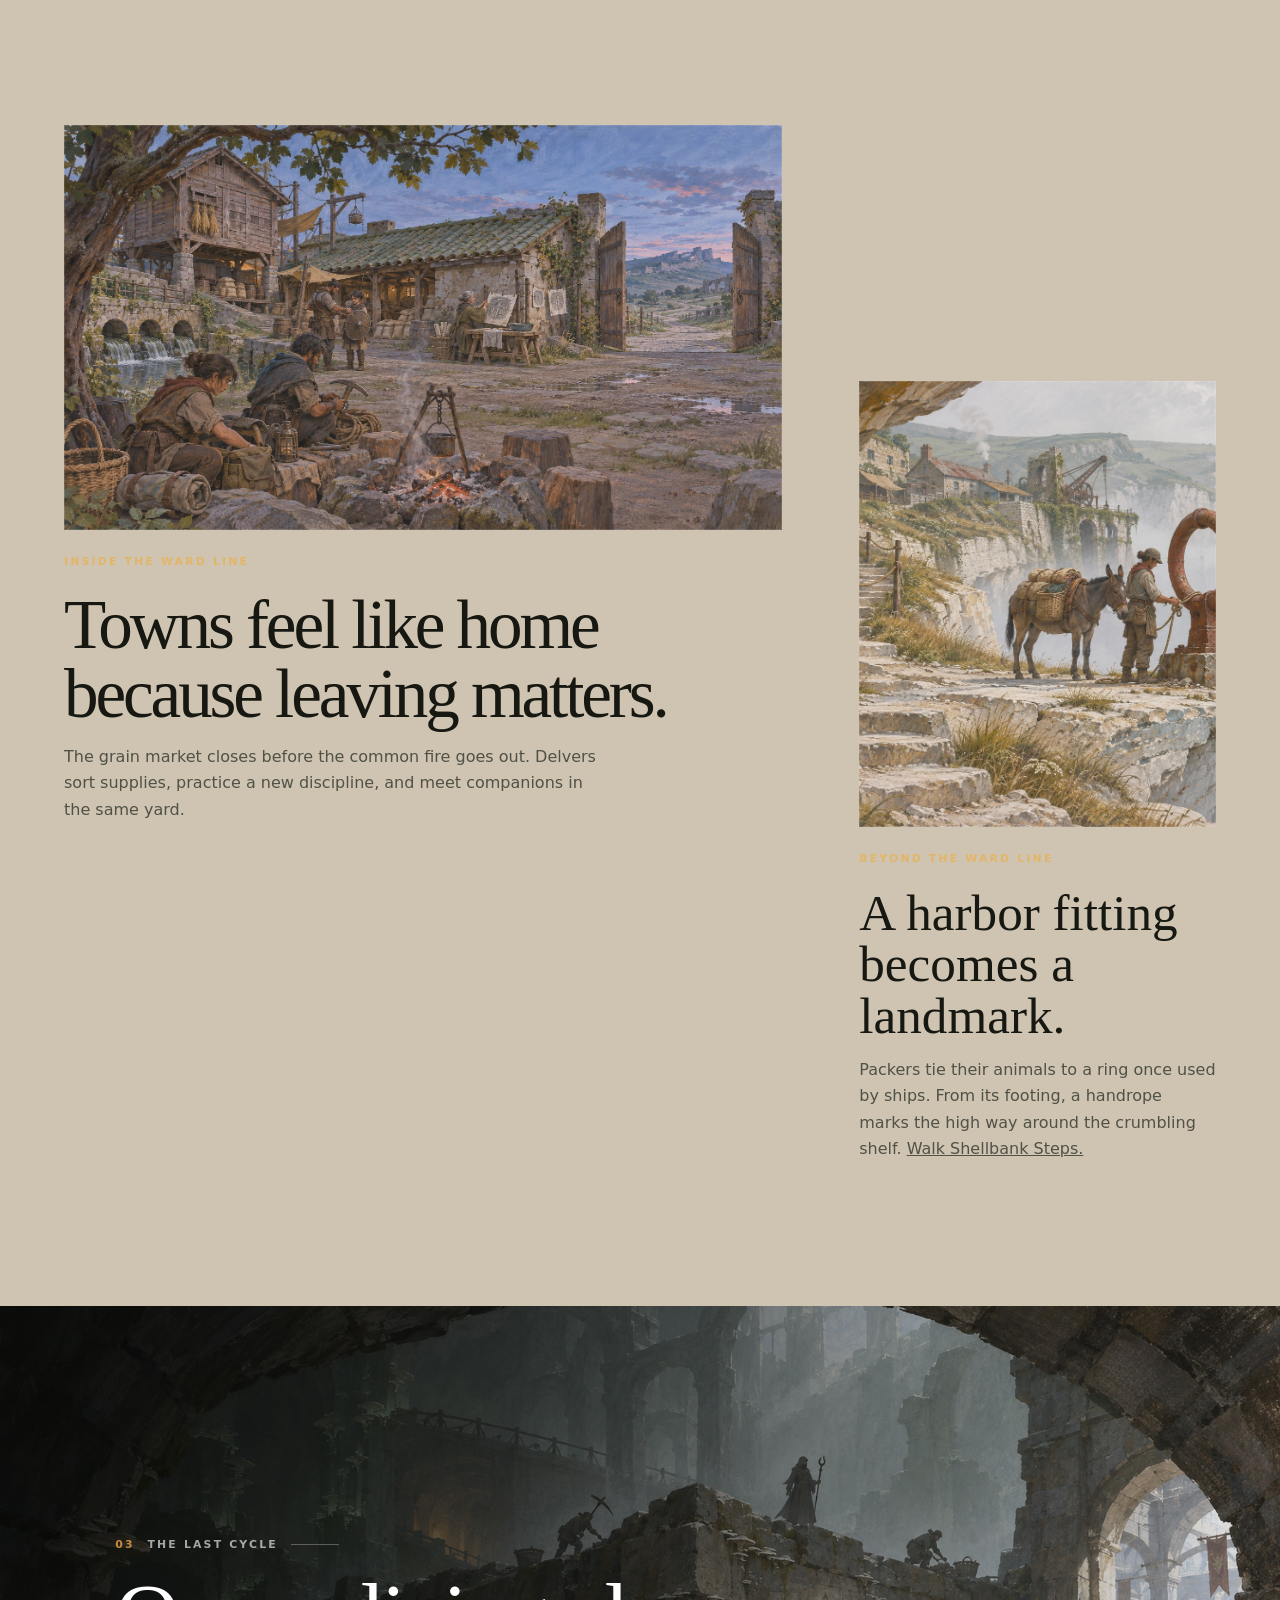
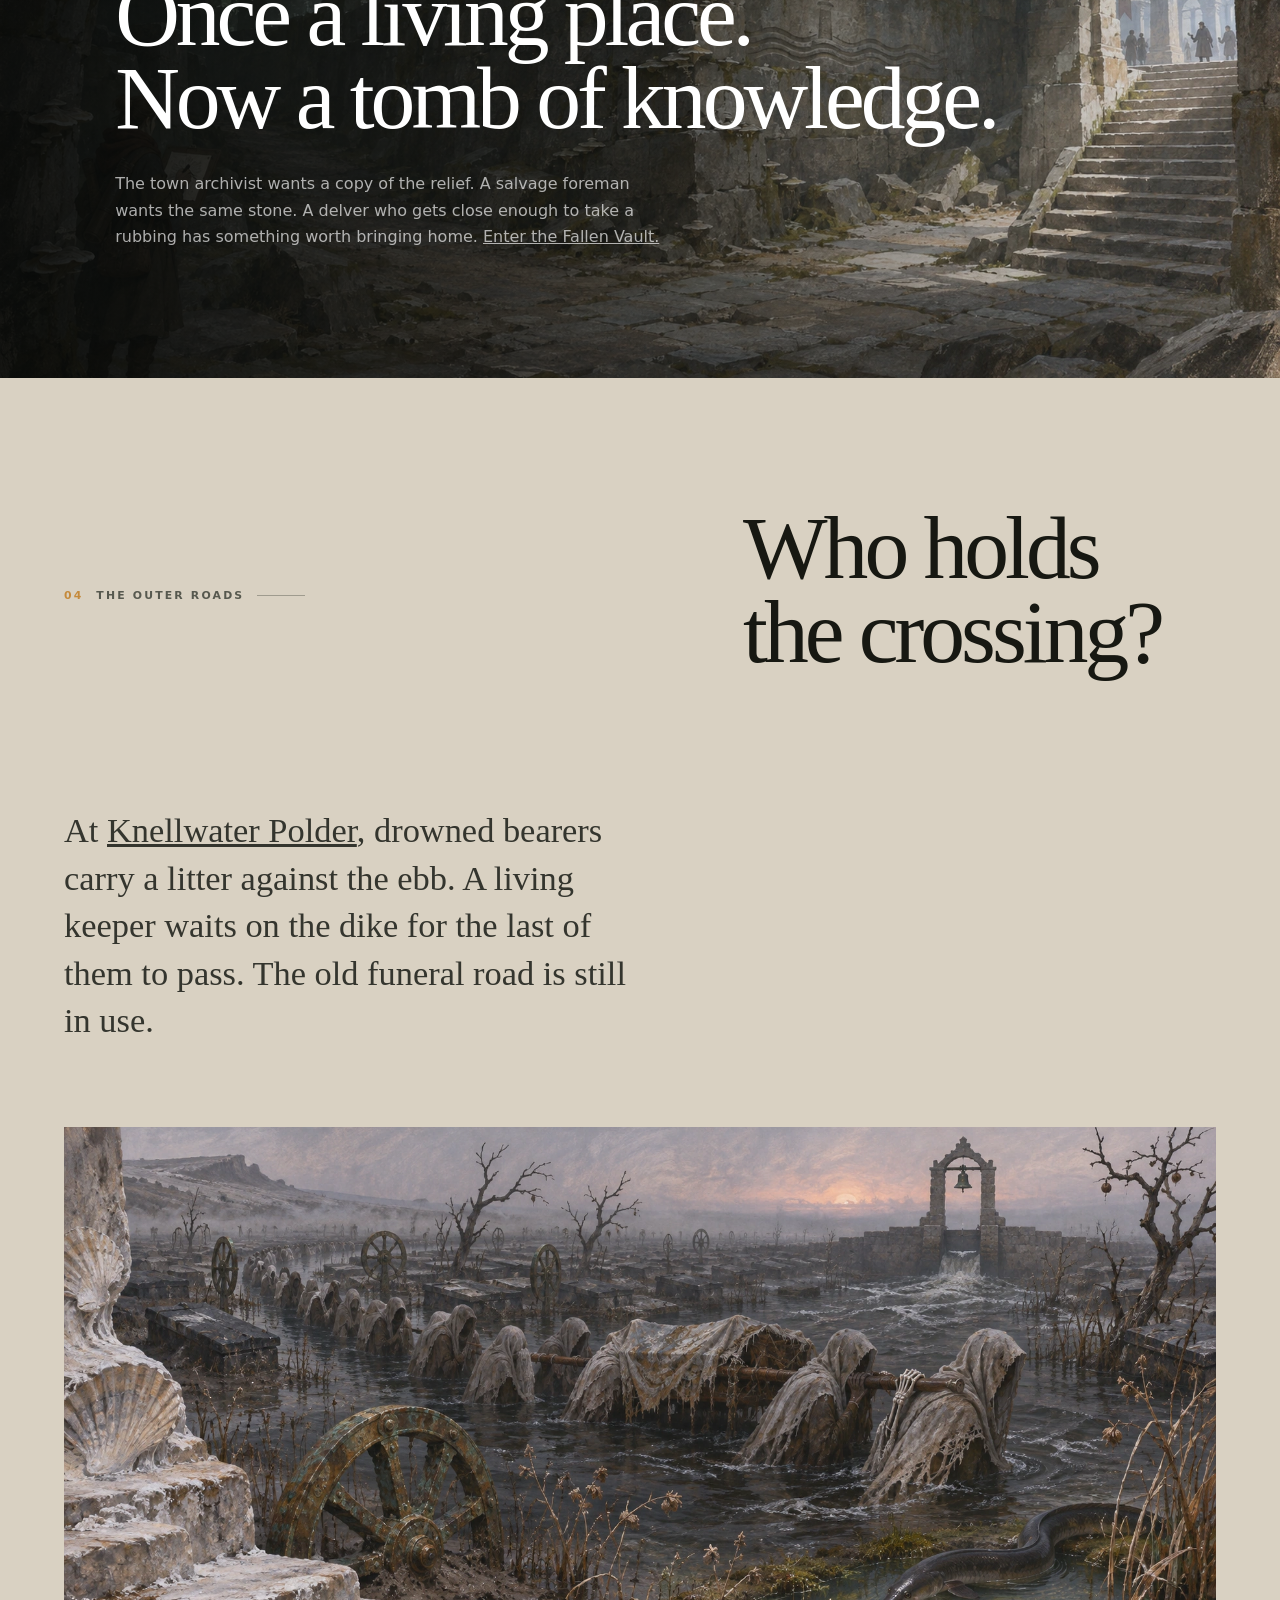
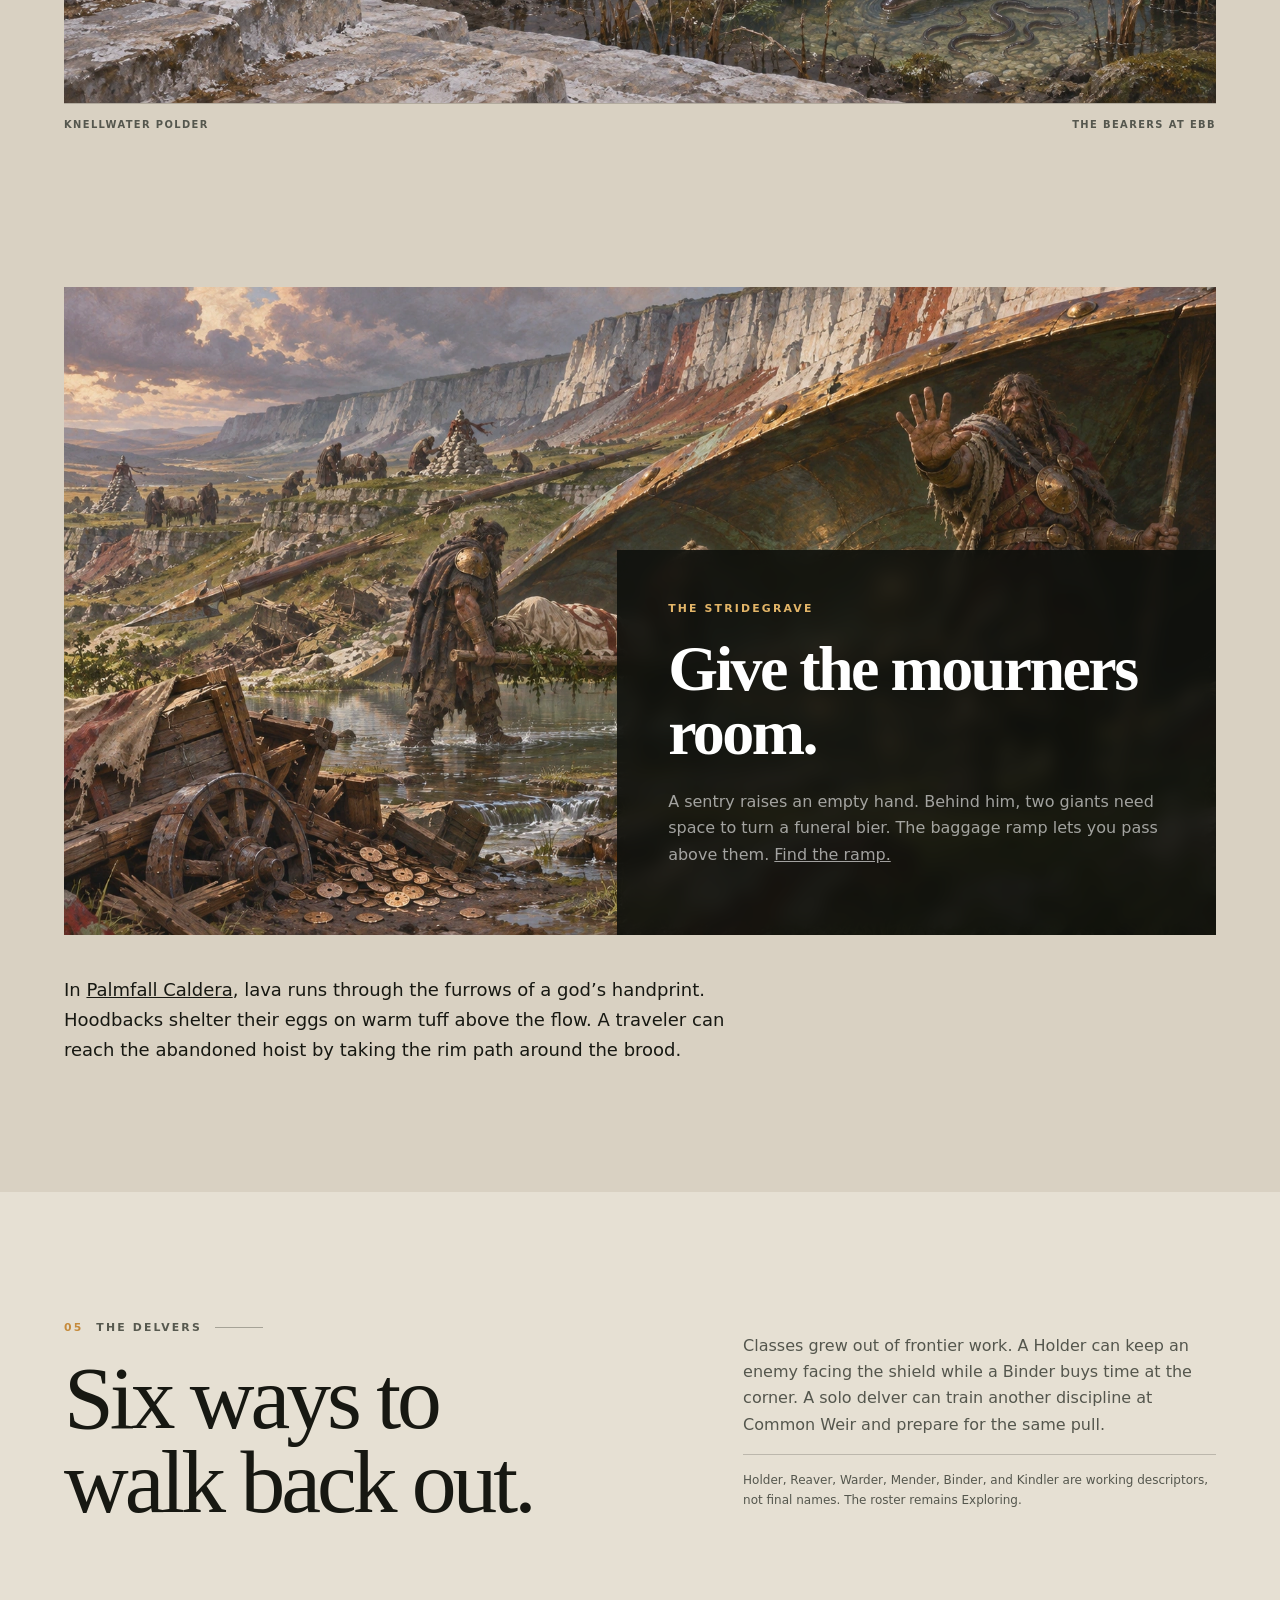
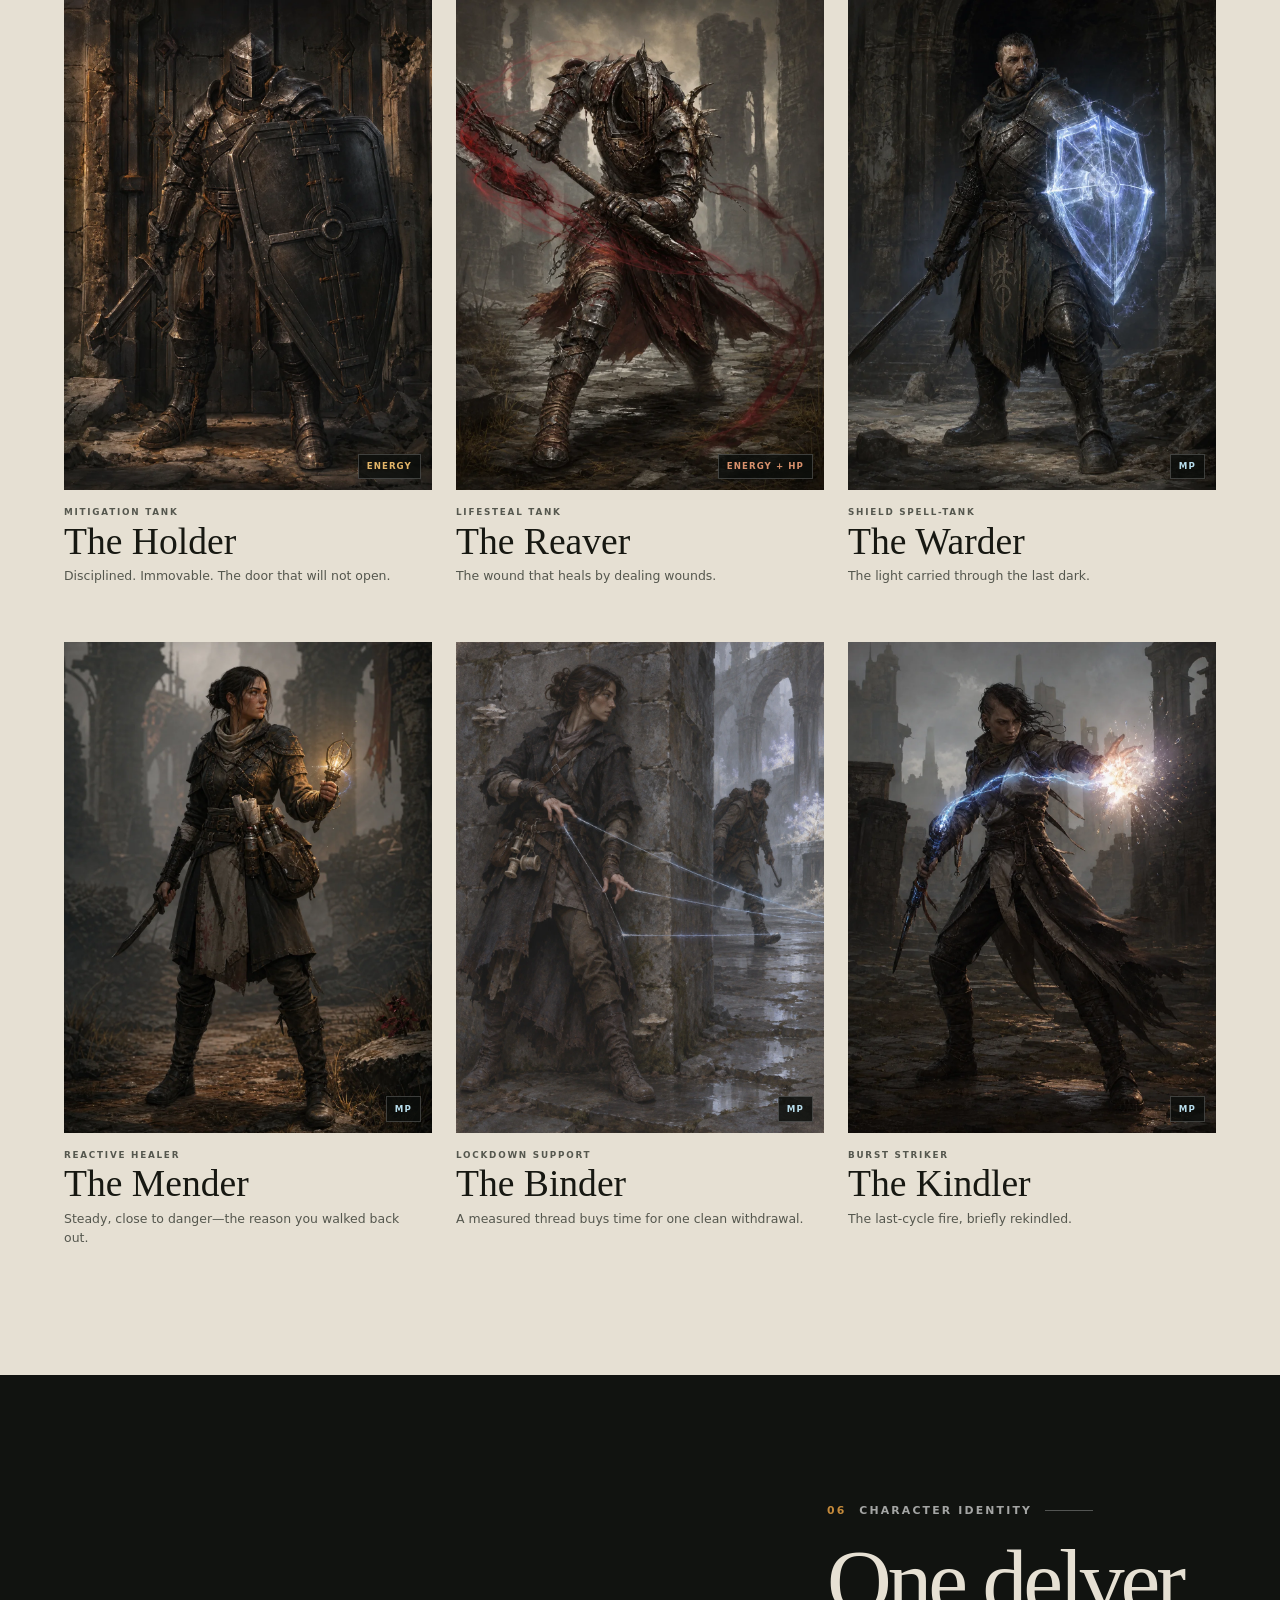
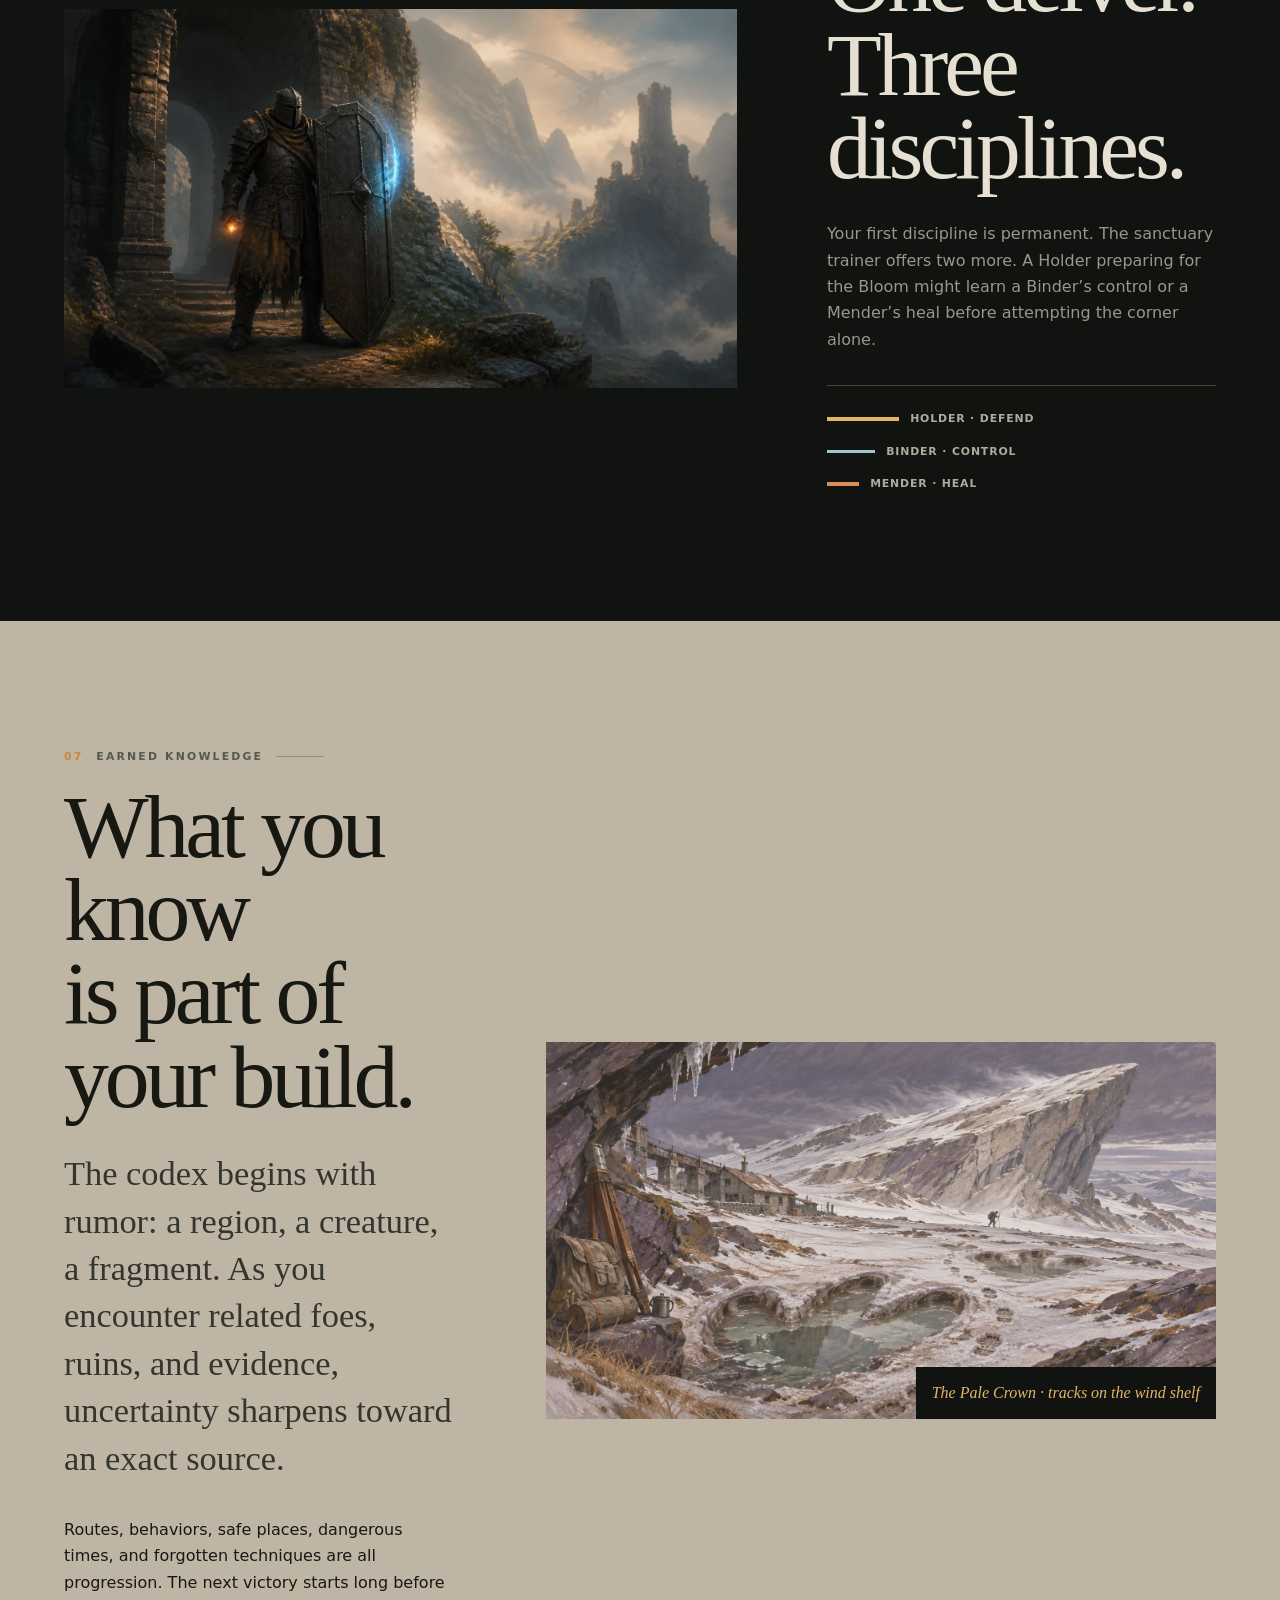
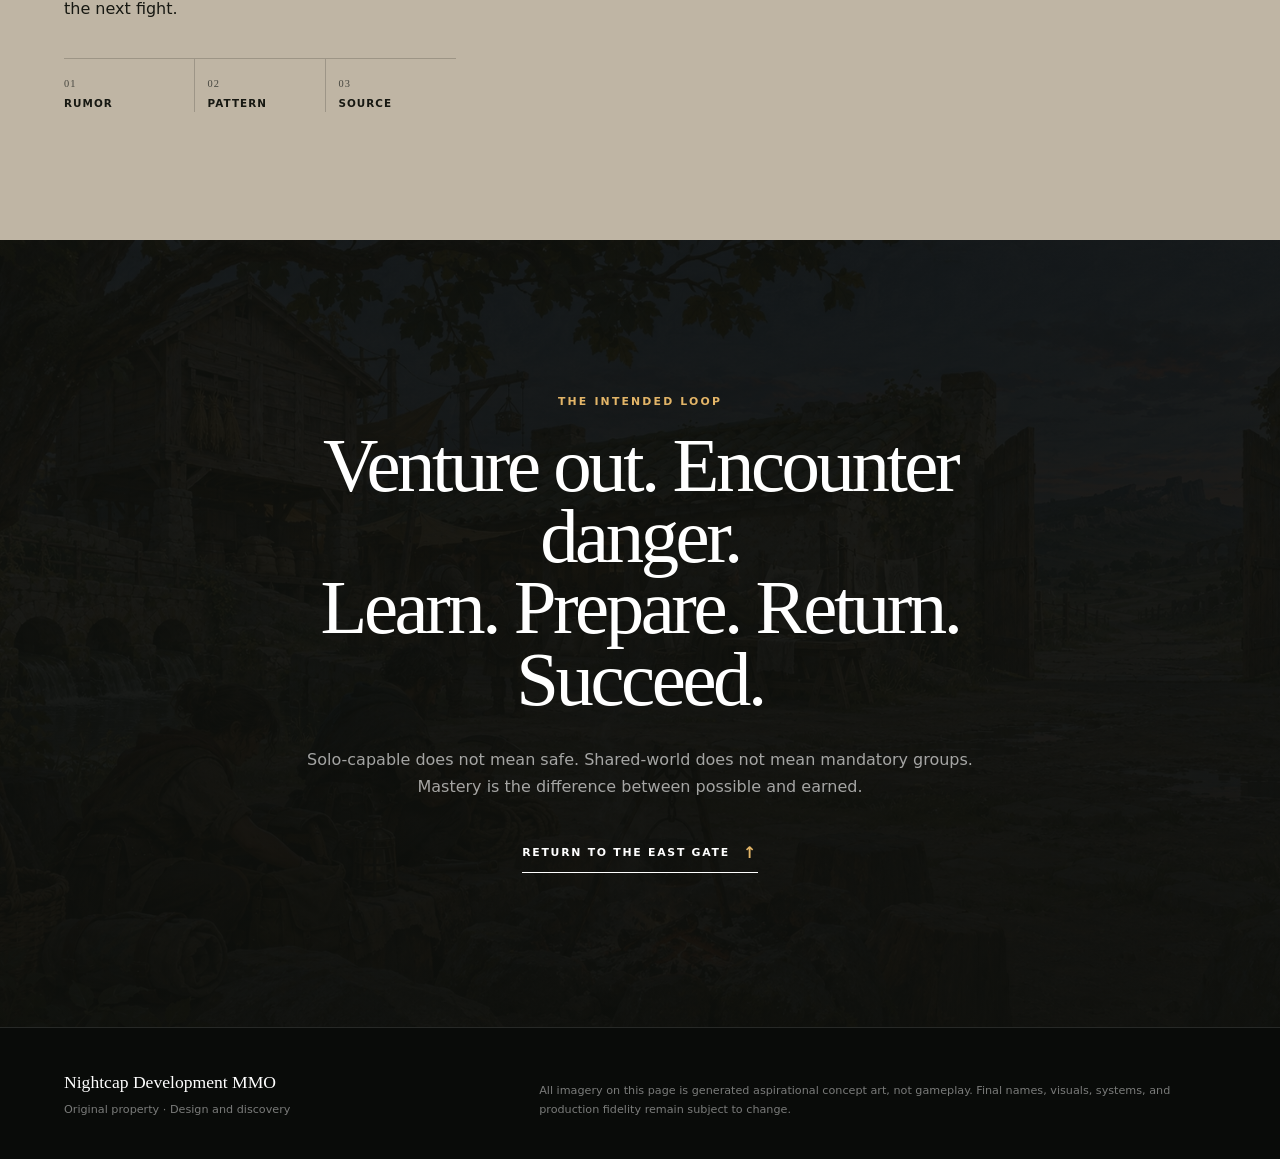
==== commit 1274da95: "Ground the world concept in the atlas and retire dragonkin lore" ====
--- a/index.html
+++ b/index.html
@@ -5,19 +5,19 @@
     <meta name="viewport" content="width=device-width, initial-scale=1">
     <meta
       name="description"
-      content="A concept-art explainer for an original, low-spec MMORPG about danger, earned knowledge, sanctuary, and a world tilting toward apex fauna."
+      content="Explore the people, roads, and ruins of The Sill, a proposed continent for Nightcap’s original MMORPG."
     >
     <meta name="theme-color" content="#111310">
-    <meta property="og:title" content="The World Is Tilting — Nightcap MMO Concept">
+    <meta property="og:title" content="The Sill — Nightcap World Concept">
     <meta
       property="og:description"
-      content="A provisional visual exploration of a world becoming something else."
+      content="From the hearth at Common Weir to the drowned roads of Knellwater, follow the places and people of The Sill."
     >
     <meta property="og:type" content="website">
-    <meta property="og:image" content="assets/concept-art/01-hero-frontier.webp">
-    <title>The World Is Tilting — Nightcap MMO Concept</title>
+    <meta property="og:image" content="assets/concept-art/the-sill/l4-scarp.webp">
+    <title>The Sill — Nightcap World Concept</title>
     <link rel="icon" href="data:,">
-    <link rel="preload" href="assets/concept-art/01-hero-frontier.webp" as="image" type="image/webp">
+    <link rel="preload" href="assets/concept-art/the-sill/l4-scarp.webp" as="image" type="image/webp">
     <link rel="stylesheet" href="styles.css">
   </head>
   <body>
@@ -45,19 +45,18 @@
       <section class="hero" id="top" aria-labelledby="hero-title">
         <img
           class="hero-image"
-          src="assets/concept-art/01-hero-frontier.webp"
-          width="1915"
-          height="821"
-          alt="A lone delver on a ridge between a warm sanctuary town, a ruined city, and a colossal winged animal beneath altered weather."
+          src="assets/concept-art/the-sill/l4-scarp.webp"
+          width="1672"
+          height="941"
+          alt="A traveler reaches the public waystone above a small camp at the entrance to the Fallen Vault."
           fetchpriority="high"
         >
         <div class="hero-shade" aria-hidden="true"></div>
         <div class="hero-content page-shell">
-          <p class="eyebrow">An original world in design &amp; discovery</p>
-          <h1 id="hero-title">The world<br>is tilting.</h1>
+          <p class="eyebrow">Nightcap · World concept</p>
+          <h1 id="hero-title">Beyond the<br>east gate.</h1>
           <p class="hero-lede">
-            Not toward conquest. Toward succession. The wilderness grows hotter,
-            older, and less hospitable—and it does not know you are the protagonist.
+            At Common Weir the fire is still lit. Beyond its gate, a road climbs past the last camp to a ruined doorway. What you learn on the way out matters on the way home.
           </p>
           <a class="text-link text-link-light" href="#premise">
             Cross the ward line
@@ -77,24 +76,19 @@
         <div class="page-shell premise-layout">
           <div class="section-intro">
             <p class="section-kicker"><span>01</span> The premise</p>
-            <h2 id="premise-title">An apocalypse<br>without a villain.</h2>
+            <h2 id="premise-title">A continent built<br>along a river.</h2>
           </div>
           <div class="premise-copy">
             <p class="lead-copy">
-              This is not an invasion. The biosphere is reorganizing around apex
-              reptilian life. Climate, territory, and food chains are slowly becoming
-              theirs. The people living now are being edged out.
+              The river starts in the Pale Crown and reaches the sea at Sedge Quay. Grain travels west from Common Weir. Salt fish come back inland. The pipewrights of Ventfold need both to keep their crews fed.
             </p>
             <p>
-              It has happened before. Ruins, dead cities, and deep places are the
-              wreckage of the last ascendancy. Delvers go back into them for the one
-              thing that might matter: knowledge of how someone survived the previous turn.
+              Delvers travel these same roads. An archivist wants a rubbing from the Fallen Vault. A barge crew needs to know which landing clears at ebb. <a href="world-atlas.html#warded-basin">Trace the road through the Warded Basin.</a>
             </p>
             <div class="status-note" role="note">
               <span class="status-dot" aria-hidden="true"></span>
               <p>
-                <strong>Provisional world premise.</strong> Geography, peoples, factions,
-                cultures, and final terminology remain unresolved.
+                <strong>Exploring geography.</strong> The Sill is one proposed continent. Its inhabitants know the histories of individual places. The larger story connecting them remains open.
               </p>
             </div>
           </div>
@@ -109,24 +103,21 @@
               <h2 id="world-title">Every mile out<br>changes the rules.</h2>
             </div>
             <p>
-              Zones do not scale into convenience. The further a route carries you from
-              warded ground, the more completely the succession has taken hold.
+              At Shellbank Steps the old mooring ring stands above dry ground. Follow the breached sea wall down to Knellwater and the path disappears at high tide. One coastline asks two different things of a traveler.
             </p>
           </div>
 
           <figure class="feature-figure tilt-figure">
             <img
-              src="assets/concept-art/02-tilting-world.webp"
-              width="1672"
-              height="941"
-              alt="One continuous valley shifting from a green settled road to an ashen, heat-warped landscape occupied by reptilian animals."
+              src="assets/concept-art/the-sill/l1-tidemouth.webp"
+              alt="Tidemouth’s raised shell terraces overlook the working quays and low tidal channels."
               loading="lazy"
               decoding="async"
             >
             <figcaption class="image-caption image-caption-overlay">
-              <span>Habitable interior</span>
+              <span>Shellbank Steps</span>
               <span class="caption-line" aria-hidden="true"></span>
-              <span>The deep tilt</span>
+              <span>Brackwater Reach</span>
             </figcaption>
           </figure>
 
@@ -139,7 +130,7 @@
             <article>
               <span class="principle-number">02</span>
               <h3>Convenience is discovered</h3>
-              <p>Each zone hides one fixed waypoint. You reach it before it can carry you.</p>
+              <p>Walk to the Vault’s public Threshold to learn the return route. Private admission is a separate choice.</p>
             </article>
             <article>
               <span class="principle-number">03</span>
@@ -156,10 +147,8 @@
             <figure class="editorial-card editorial-card-large">
               <div class="image-frame">
                 <img
-                  src="assets/concept-art/03-sanctuary-town.webp"
-                  width="1672"
-                  height="941"
-                  alt="A warm frontier settlement built into vast ancient stone remains, with travelers, livestock, laundry, and warded gates."
+                  src="assets/concept-art/the-sill/l4-weirfields.webp"
+                  alt="Delvers share the common fire beside the grain exchange in Common Weir."
                   loading="lazy"
                   decoding="async"
                 >
@@ -168,8 +157,7 @@
                 <p class="eyebrow">Inside the ward line</p>
                 <h2 id="sanctuary-title">Towns feel like home<br>because leaving matters.</h2>
                 <p>
-                  Markets open. Laundry dries. Grain prices start arguments. Ordinary life
-                  continues in the shelter of structures older than anyone remembers.
+                  The grain market closes before the common fire goes out. Delvers sort supplies, practice a new discipline, and meet companions in the same yard.
                 </p>
               </figcaption>
             </figure>
@@ -177,20 +165,17 @@
             <figure class="editorial-card editorial-card-offset">
               <div class="image-frame">
                 <img
-                  src="assets/concept-art/04-dangerous-wilderness.webp"
-                  width="1672"
-                  height="941"
-                  alt="A solitary traveler crosses a foggy hostile valley near claw marks, a carcass, and a hidden shrine beneath a waterfall."
+                  src="assets/concept-art/the-sill/l4-shellbank.webp"
+                  alt="A packer ties a mule to an old iron mooring ring high above the tide."
                   loading="lazy"
                   decoding="async"
                 >
               </div>
               <figcaption>
                 <p class="eyebrow">Beyond the ward line</p>
-                <h3>The land is not arranged for you.</h3>
+                <h3>A harbor fitting becomes a landmark.</h3>
                 <p>
-                  Safe routes are remembered, not painted onto the world. A landmark can be
-                  worth more than a stronger blade.
+                  Packers tie their animals to a ring once used by ships. From its footing, a handrope marks the high way around the crumbling shelf. <a href="world-atlas.html#shellbank-view">Walk Shellbank Steps.</a>
                 </p>
               </figcaption>
             </figure>
@@ -200,10 +185,8 @@
 
       <section class="ruin-section" aria-labelledby="ruin-title">
         <img
-          src="assets/concept-art/05-last-cycle-ruin.webp"
-          width="1672"
-          height="941"
-          alt="A lantern-bearing delver enters a vast, overgrown ruin whose eroded wall reliefs record a lost civilization."
+          src="assets/concept-art/the-sill/l4-vault.webp"
+          alt="A delver studies a carved wall while figures patrol the upper gallery of the Bloom."
           loading="lazy"
           decoding="async"
         >
@@ -212,59 +195,36 @@
           <p class="section-kicker section-kicker-light"><span>03</span> The last cycle</p>
           <h2 id="ruin-title">Once a living place.<br>Now a tomb of knowledge.</h2>
           <p>
-            Delving is a frontier trade, not a destiny. Go into the wreckage. Read what
-            remains. Carry enough of it back to make the next journey possible.
+            The town archivist wants a copy of the relief. A salvage foreman wants the same stone. A delver who gets close enough to take a rubbing has something worth bringing home. <a href="world-atlas.html#vault-view">Enter the Fallen Vault.</a>
           </p>
         </div>
       </section>
 
-      <section class="section ecology-section" id="dragonkin" aria-labelledby="ecology-title">
+      <section class="section frontier-section" id="outer-roads" aria-labelledby="outer-roads-title">
         <div class="page-shell">
-          <div class="section-intro ecology-intro">
-            <p class="section-kicker"><span>04</span> The ascending ecology</p>
-            <h2 id="ecology-title">Animals.<br>Not an army.</h2>
+          <div class="section-intro frontier-intro">
+            <p class="section-kicker"><span>04</span> The outer roads</p>
+            <h2 id="outer-roads-title">Who holds<br>the crossing?</h2>
             <p class="lead-copy">
-              Dragonkin is a working descriptor for a family of apex fauna filling
-              different niches. They have territory, dominance, instinct, and pack behavior—
-              but no courts, no cities, and no plan.
-            </p>
-          </div>
-
-          <figure class="bestiary-figure">
-            <img
-              src="assets/concept-art/06-dragonkin-bestiary.webp"
-              width="1672"
-              height="941"
-              alt="A natural-history sheet of five related animal forms: pack hunter, plated grazer, burrower, soaring raptor, and small juveniles, with a human for scale."
-              loading="lazy"
-              decoding="async"
-            >
+              At <a href="world-atlas.html#knellwater-view">Knellwater Polder</a>, drowned bearers carry a litter against the ebb.
+              A living keeper waits on the dike for the last of them to pass. The old funeral road is still in use.
+            </p>
+          </div>
+          <figure class="crossing-figure">
+            <img src="assets/concept-art/the-sill/l4-knellwater.webp" loading="lazy" decoding="async" alt="Shrouded bearers shoulder a litter in a drowned graveyard below the bell gable.">
+            <figcaption><span>Knellwater Polder</span><span>The bearers at ebb</span></figcaption>
+          </figure>
+          <figure class="territory-figure">
+            <img src="assets/concept-art/the-sill/l4-stridegrave.webp" loading="lazy" decoding="async" alt="A giant raises an open hand while two mourners carry their dead past a rain-filled shield.">
             <figcaption>
-              <span>One biological family</span>
-              <span>Many ecological niches</span>
+              <p class="eyebrow">The Stridegrave</p>
+              <h3>Give the mourners room.</h3>
+              <p>A sentry raises an empty hand. Behind him, two giants need space to turn a funeral bier.
+                The baggage ramp lets you pass above them. <a href="world-atlas.html#stridegrave-view">Find the ramp.</a></p>
             </figcaption>
           </figure>
-
-          <figure class="apex-figure">
-            <img
-              src="assets/concept-art/07-keystone-apex.webp"
-              width="1915"
-              height="821"
-              alt="A colossal indifferent winged quadruped walks across pale scorched earth beneath warped storm clouds while tiny delvers watch from afar."
-              loading="lazy"
-              decoding="async"
-            >
-            <figcaption>
-              <p class="eyebrow">The keystone organism</p>
-              <blockquote>
-                “You may be able to kill this.<br>You cannot save the world from it.”
-              </blockquote>
-              <p>
-                Its presence changes weather and land. Its horror is indifference. Defeating
-                it ends one order and begins anarchy—not restoration.
-              </p>
-            </figcaption>
-          </figure>
+          <p class="local-ecology">In <a href="world-atlas.html#palmfall-view">Palmfall Caldera</a>, lava runs through the furrows of a god’s handprint.
+            Hoodbacks shelter their eggs on warm tuff above the flow. A traveler can reach the abandoned hoist by taking the rim path around the brood.</p>
         </div>
       </section>
 
@@ -277,9 +237,7 @@
             </div>
             <div>
               <p>
-                Classes are roles on the frontier: ways ordinary people survive the ruins
-                and the wild. Every character combines one permanent primary with a stronger
-                secondary and a lighter tertiary.
+                Classes grew out of frontier work. A Holder can keep an enemy facing the shield while a Binder buys time at the corner. A solo delver can train another discipline at Common Weir and prepare for the same pull.
               </p>
               <p class="working-note">
                 Holder, Reaver, Warder, Mender, Binder, and Kindler are working descriptors,
@@ -368,10 +326,10 @@
             <article class="class-card">
               <div class="class-image-wrap">
                 <img
-                  src="assets/concept-art/12-binder.webp"
+                  src="assets/concept-art/12-binder-bloom.webp"
                   width="1086"
                   height="1448"
-                  alt="A lightly armored controller pins a quadrupedal reptilian animal with precise blue threads of light."
+                  alt="A lightly armored Binder draws blue threads across a scout’s path in the Bloom."
                   loading="lazy"
                   decoding="async"
                 >
@@ -380,7 +338,7 @@
               <div class="class-copy">
                 <p class="class-role">Lockdown support</p>
                 <h3>The Binder</h3>
-                <p>Creature-knowledge made precise. The stillness before it can move.</p>
+                <p>A measured thread buys time for one clean withdrawal.</p>
               </div>
             </article>
 
@@ -420,16 +378,14 @@
           </figure>
           <div class="identity-copy">
             <p class="section-kicker section-kicker-light"><span>06</span> Character identity</p>
-            <h2 id="identity-title">One foundation.<br>Two deliberate accents.</h2>
+            <h2 id="identity-title">One delver.<br>Three disciplines.</h2>
             <p>
-              Your primary is permanent and grants the complete kit. A stronger secondary
-              fills a meaningful gap. A lighter tertiary adds one last edge. The silhouette—
-              and the character's deepest power—always belongs to the primary.
-            </p>
-            <div class="identity-key" aria-label="Three-class identity hierarchy">
-              <span><i class="key-primary" aria-hidden="true"></i>Primary · complete</span>
-              <span><i class="key-secondary" aria-hidden="true"></i>Secondary · meaningful</span>
-              <span><i class="key-tertiary" aria-hidden="true"></i>Tertiary · light accent</span>
+              Your first discipline is permanent. The sanctuary trainer offers two more. A Holder preparing for the Bloom might learn a Binder’s control or a Mender’s heal before attempting the corner alone.
+            </p>
+            <div class="identity-key" aria-label="Example discipline choices">
+              <span><i class="key-primary" aria-hidden="true"></i>Holder · defend</span>
+              <span><i class="key-secondary" aria-hidden="true"></i>Binder · control</span>
+              <span><i class="key-tertiary" aria-hidden="true"></i>Mender · heal</span>
             </div>
           </div>
         </div>
@@ -456,14 +412,12 @@
           </div>
           <figure class="knowledge-figure">
             <img
-              src="assets/concept-art/15-knowledge-codex.webp"
-              width="1536"
-              height="1024"
-              alt="By lantern light, a delver compares a field journal, a ruin rubbing, and a natural-history drawing while a reptilian animal moves outside."
+              src="assets/concept-art/the-sill/l4-crown.webp"
+              alt="Water-filled tracks cross the exposed shelf beneath the Keel in the Pale Crown."
               loading="lazy"
               decoding="async"
             >
-            <figcaption>Learn. Prepare. Return.</figcaption>
+            <figcaption>The Pale Crown · tracks on the wind shelf</figcaption>
           </figure>
         </div>
       </section>
@@ -480,7 +434,7 @@
             Mastery is the difference between possible and earned.
           </p>
           <a class="text-link text-link-light" href="#top">
-            Return to the ridge
+            Return to the east gate
             <span aria-hidden="true">↑</span>
           </a>
         </div>
--- a/styles.css
+++ b/styles.css
@@ -598,29 +598,29 @@
   color: rgb(255 255 255 / 66%);
 }
 
-.ecology-section {
+.frontier-section {
   background: #d9d1c2;
 }
 
-.ecology-intro {
+.frontier-intro {
   display: grid;
   margin-bottom: 3rem;
 }
 
-.ecology-intro .lead-copy {
+.frontier-intro .lead-copy {
   max-width: 48rem;
 }
 
-.bestiary-figure {
+.crossing-figure {
   margin: 0 0 clamp(6rem, 12vw, 11rem);
 }
 
-.bestiary-figure img {
+.crossing-figure img {
   width: 100%;
   background: #ddd5c7;
 }
 
-.bestiary-figure figcaption {
+.crossing-figure figcaption {
   display: flex;
   justify-content: space-between;
   gap: 1rem;
@@ -633,23 +633,23 @@
   text-transform: uppercase;
 }
 
-.apex-figure {
+.territory-figure {
   position: relative;
   margin: 0;
   background: var(--night);
   color: #fff;
 }
 
-.apex-figure img {
+.territory-figure img {
   width: 100%;
 }
 
-.apex-figure figcaption {
+.territory-figure figcaption {
   padding: clamp(1.5rem, 4vw, 3.5rem);
   background: var(--night);
 }
 
-.apex-figure blockquote {
+.territory-figure h3 {
   margin-bottom: 1.5rem;
   font-family: var(--serif);
   font-size: clamp(2rem, 5vw, 4.4rem);
@@ -657,9 +657,15 @@
   line-height: 1;
 }
 
-.apex-figure figcaption > p:last-child {
+.territory-figure figcaption > p:last-child {
   max-width: 38rem;
   color: rgb(255 255 255 / 60%);
+}
+
+.local-ecology {
+  max-width: 62ch;
+  margin: 2.5rem 0 0;
+  font-size: 1.125rem;
 }
 
 .delvers-section {
@@ -894,7 +900,7 @@
   padding-block: clamp(6rem, 12vw, 12rem);
   background:
     linear-gradient(rgb(11 13 10 / 90%), rgb(11 13 10 / 94%)),
-    url("assets/concept-art/01-hero-frontier.webp") center / cover;
+    url("assets/concept-art/the-sill/l4-weirfields.webp") center / cover;
   color: #fff;
   text-align: center;
 }
@@ -1011,7 +1017,7 @@
 
   .premise-layout,
   .split-heading,
-  .ecology-intro {
+  .frontier-intro {
     grid-template-columns: minmax(0, 1fr) minmax(20rem, 0.82fr);
     gap: clamp(3rem, 8vw, 8rem);
   }
@@ -1019,7 +1025,7 @@
   .premise-copy,
   .split-heading > p,
   .split-heading > div:last-child,
-  .ecology-intro .lead-copy {
+  .frontier-intro .lead-copy {
     align-self: end;
   }
 
@@ -1043,7 +1049,7 @@
     object-fit: cover;
   }
 
-  .apex-figure figcaption {
+  .territory-figure figcaption {
     position: absolute;
     right: 0;
     bottom: 0;
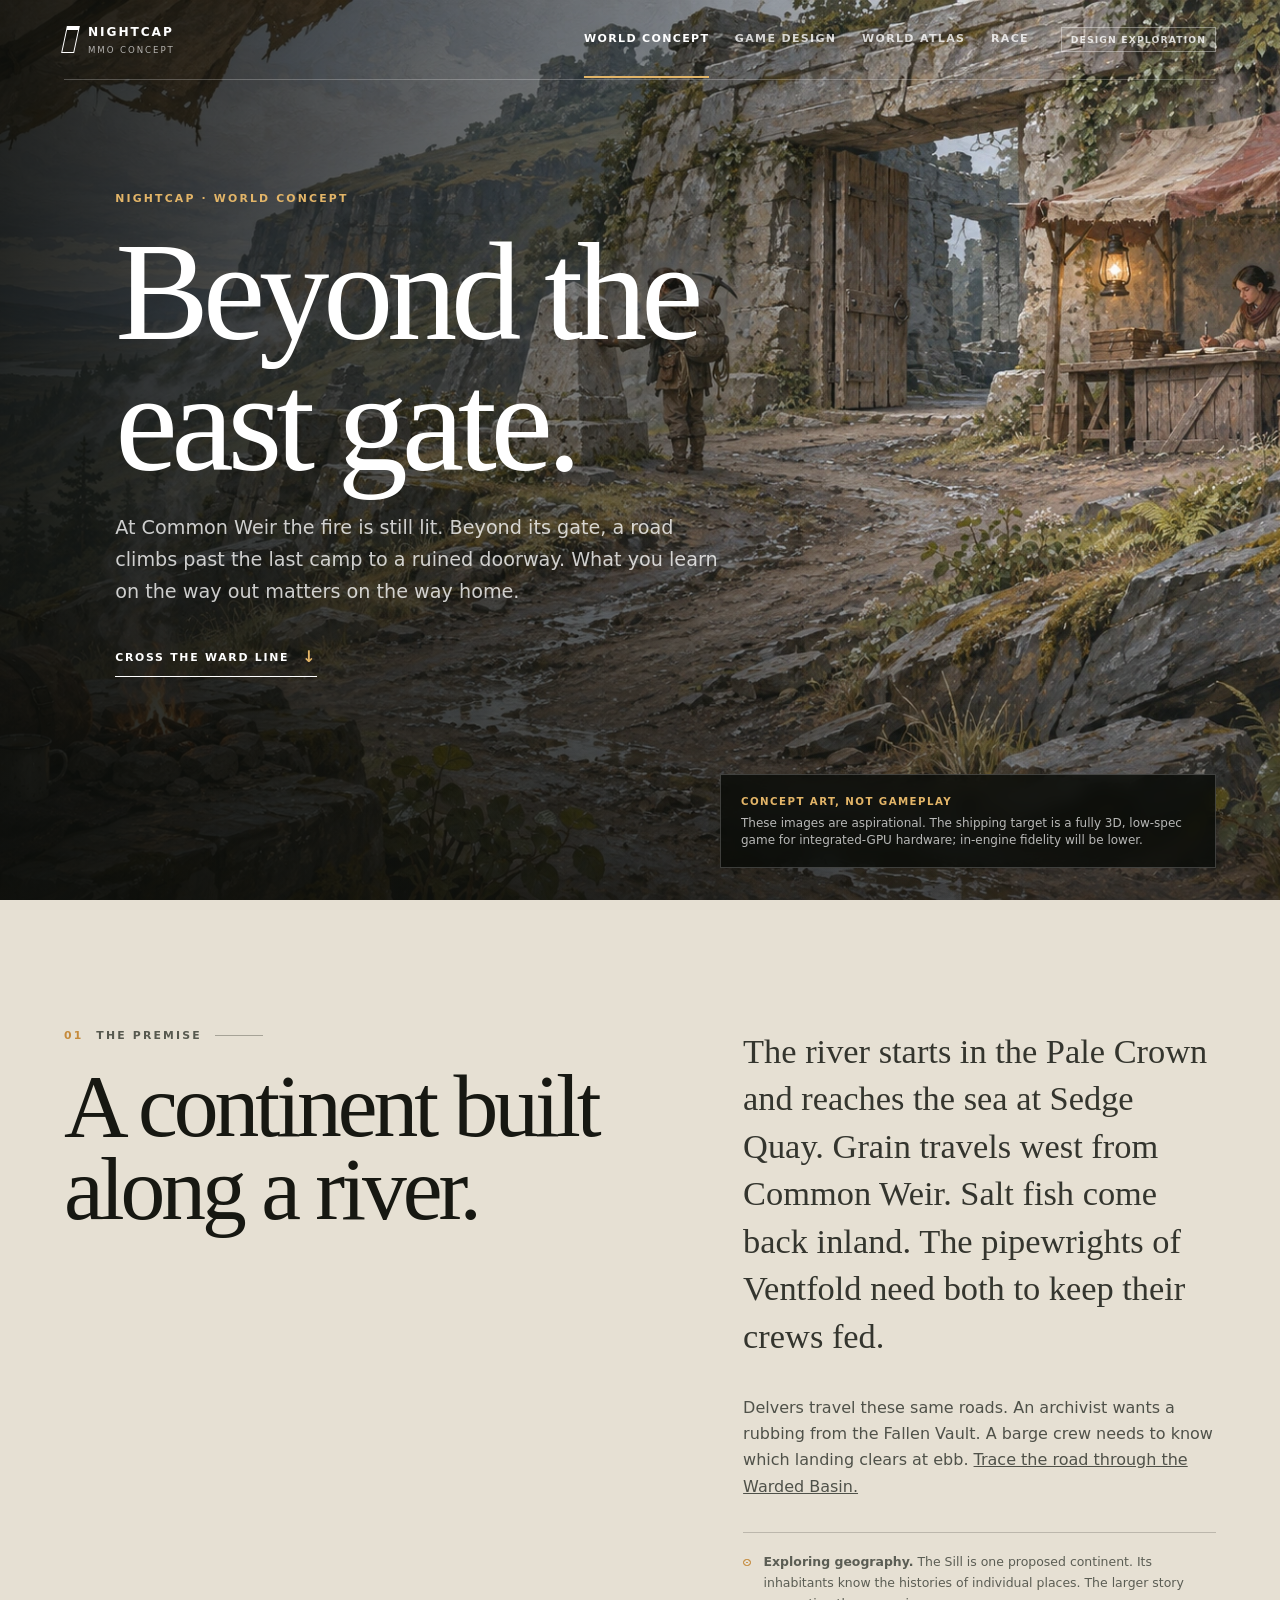
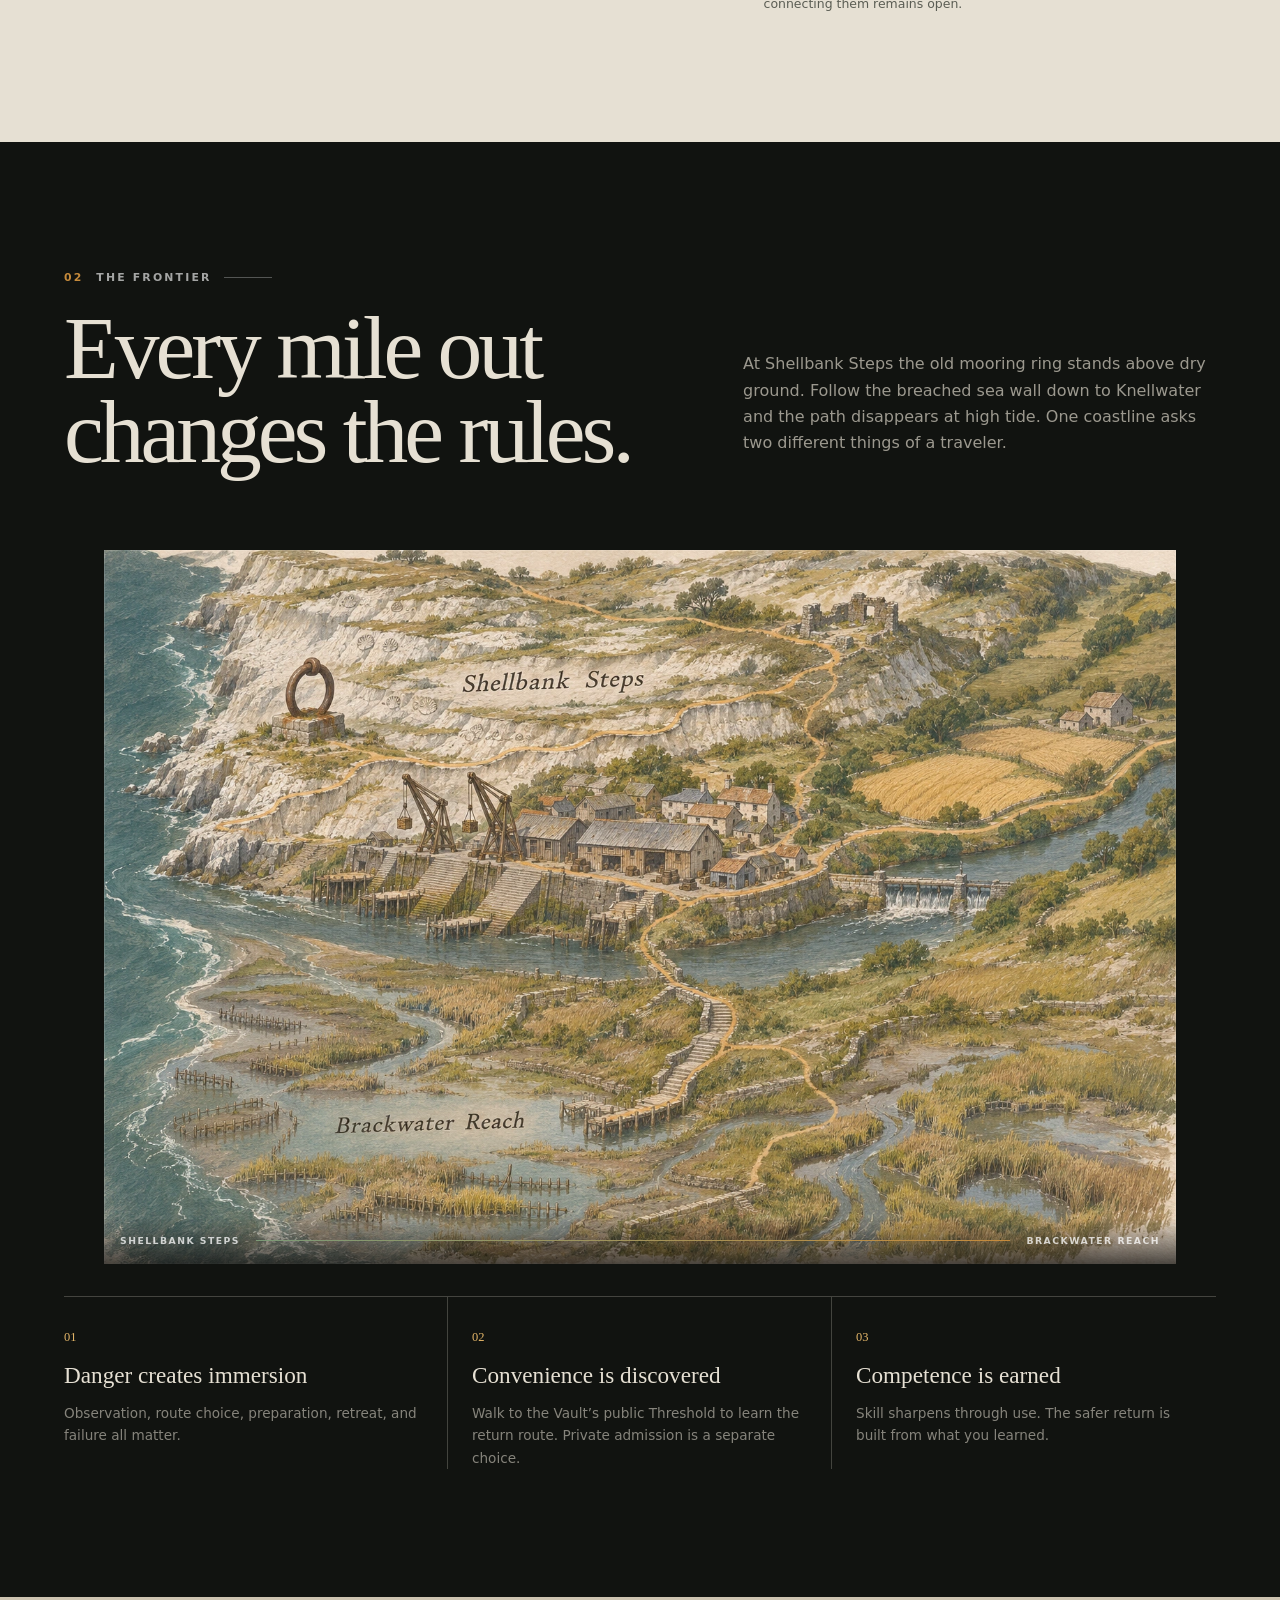
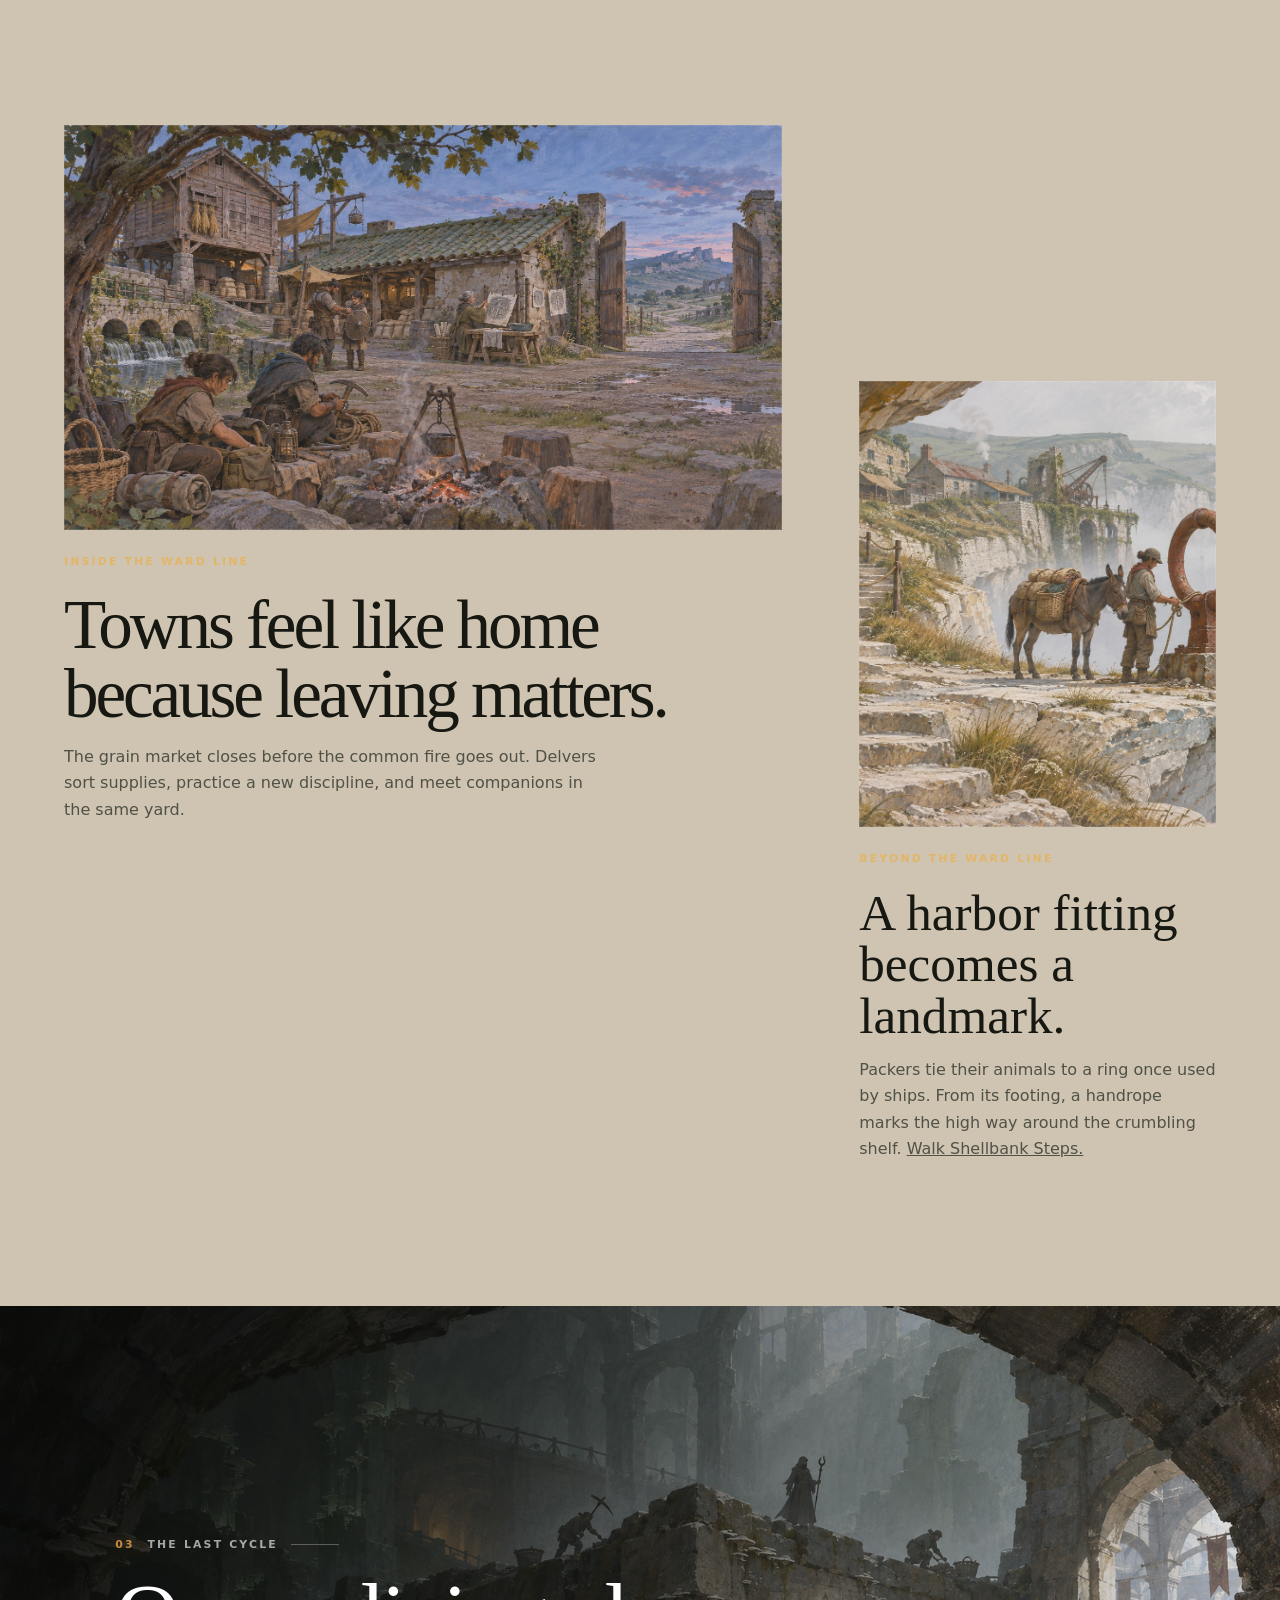
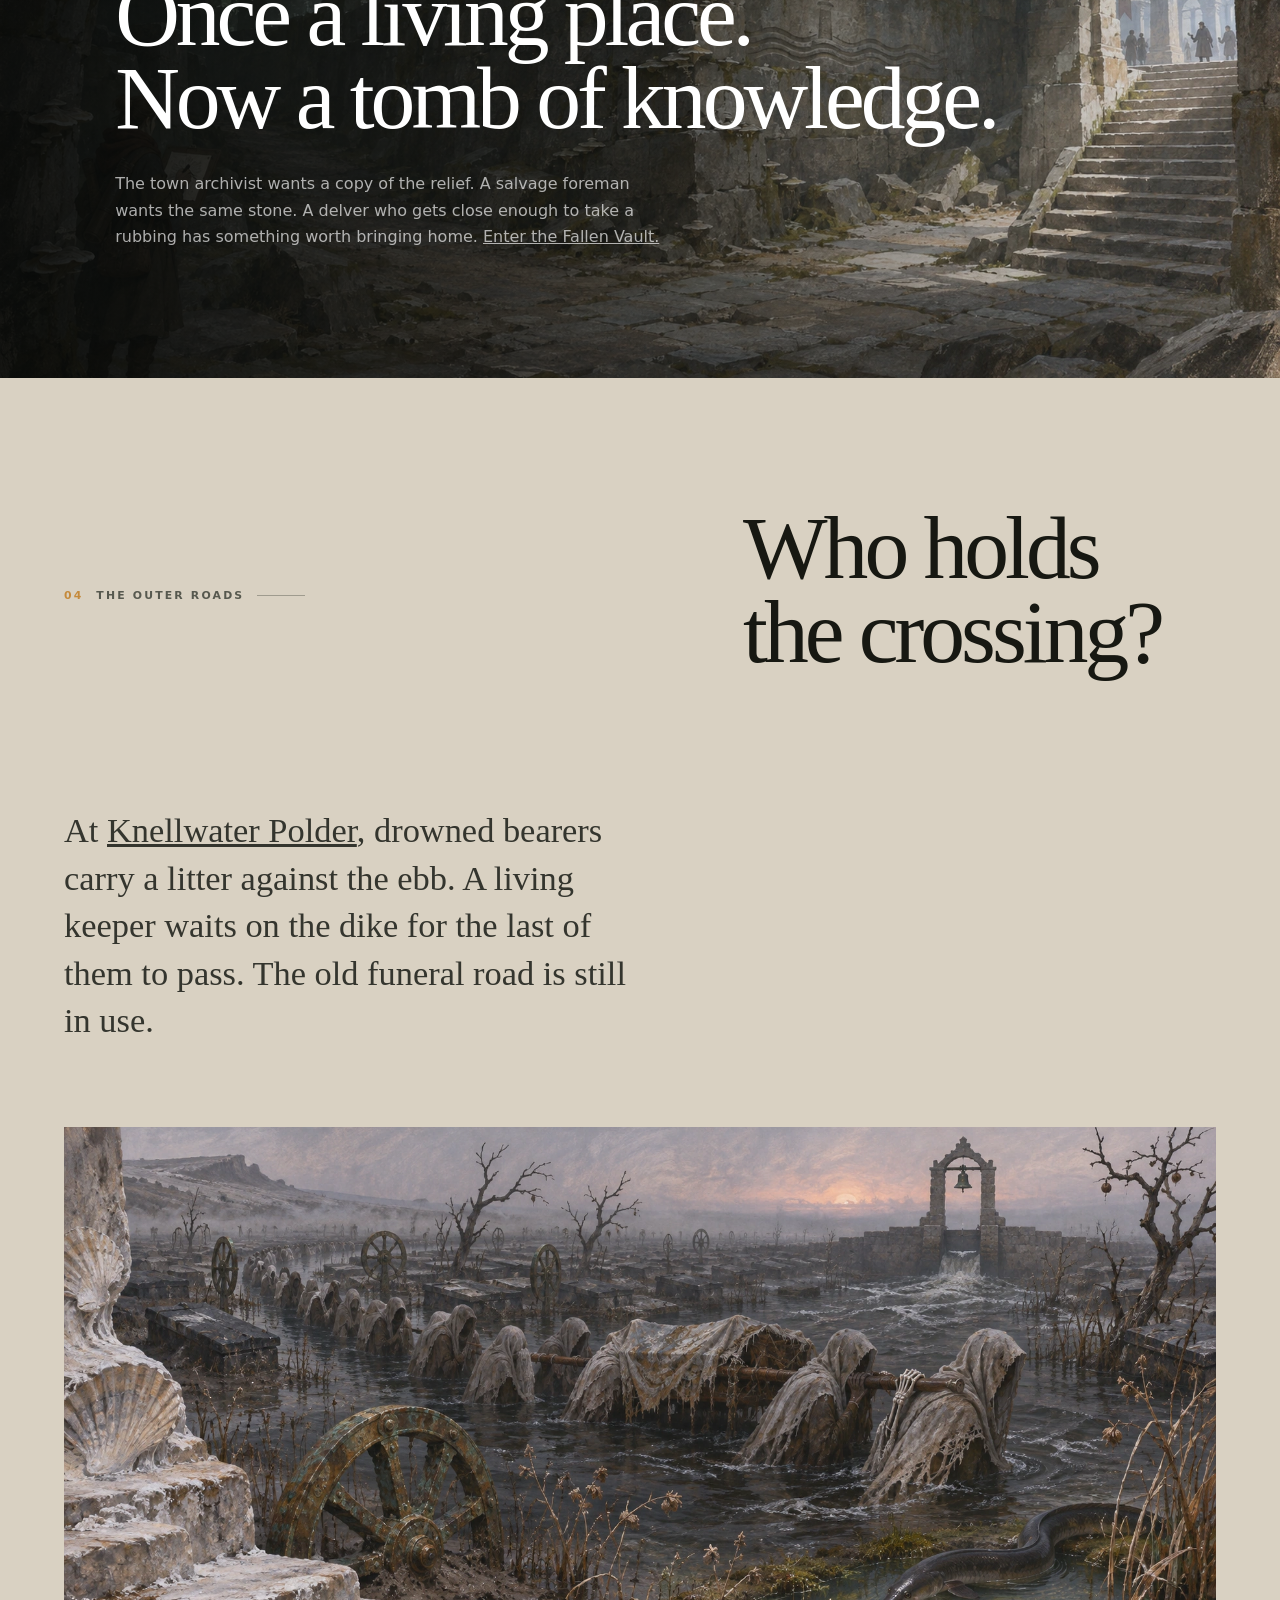
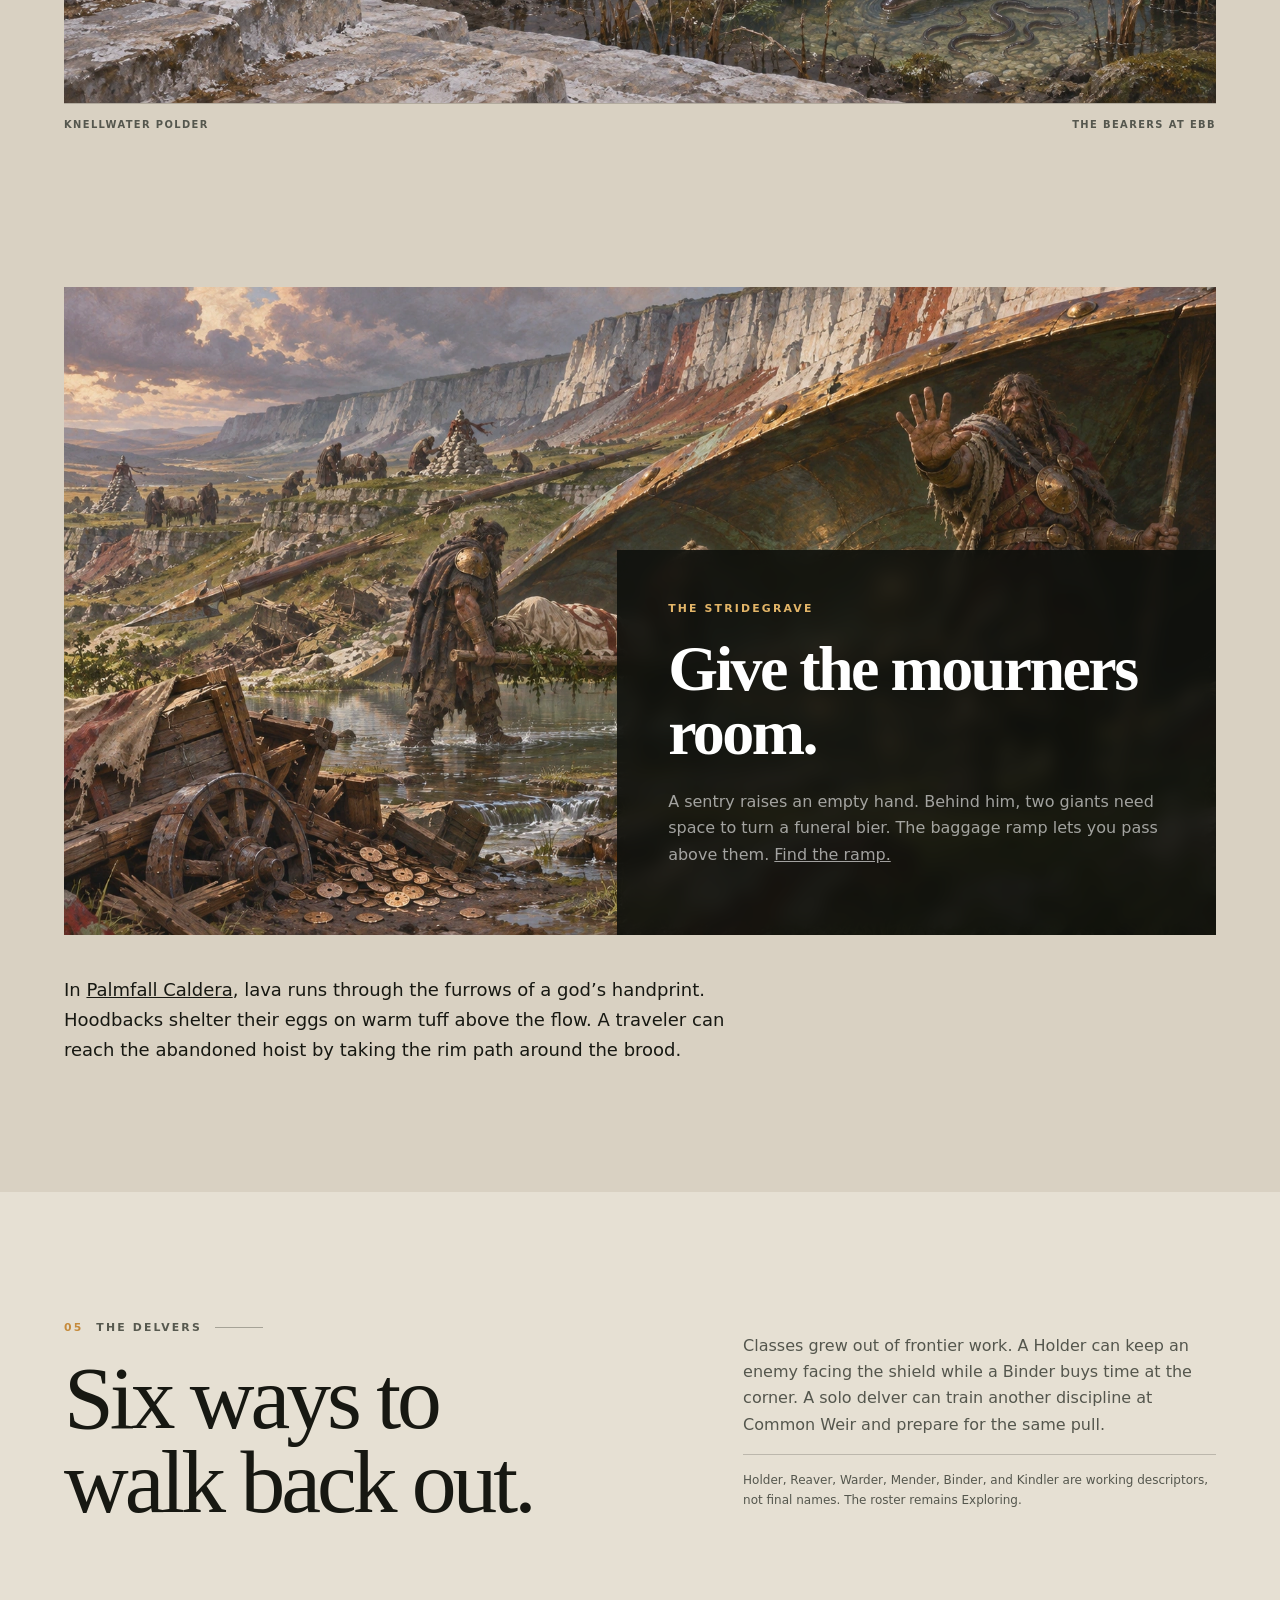
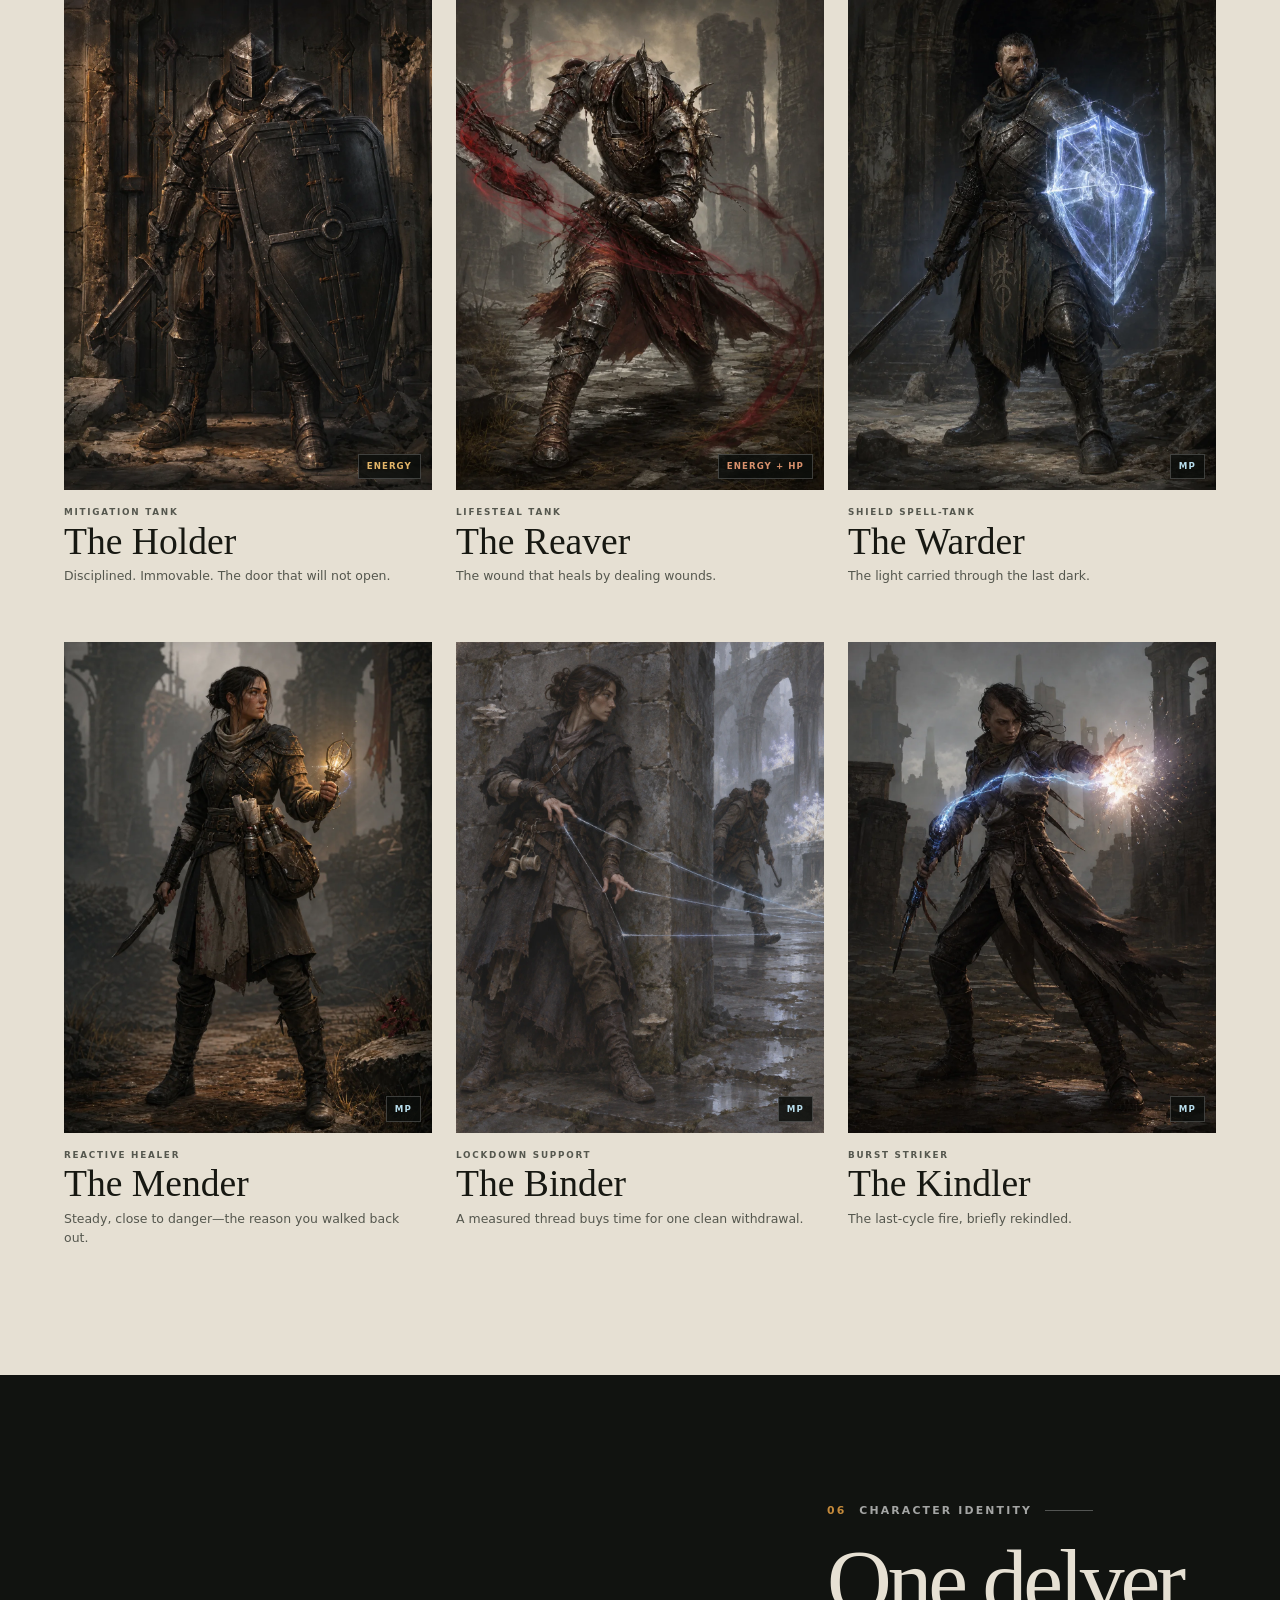
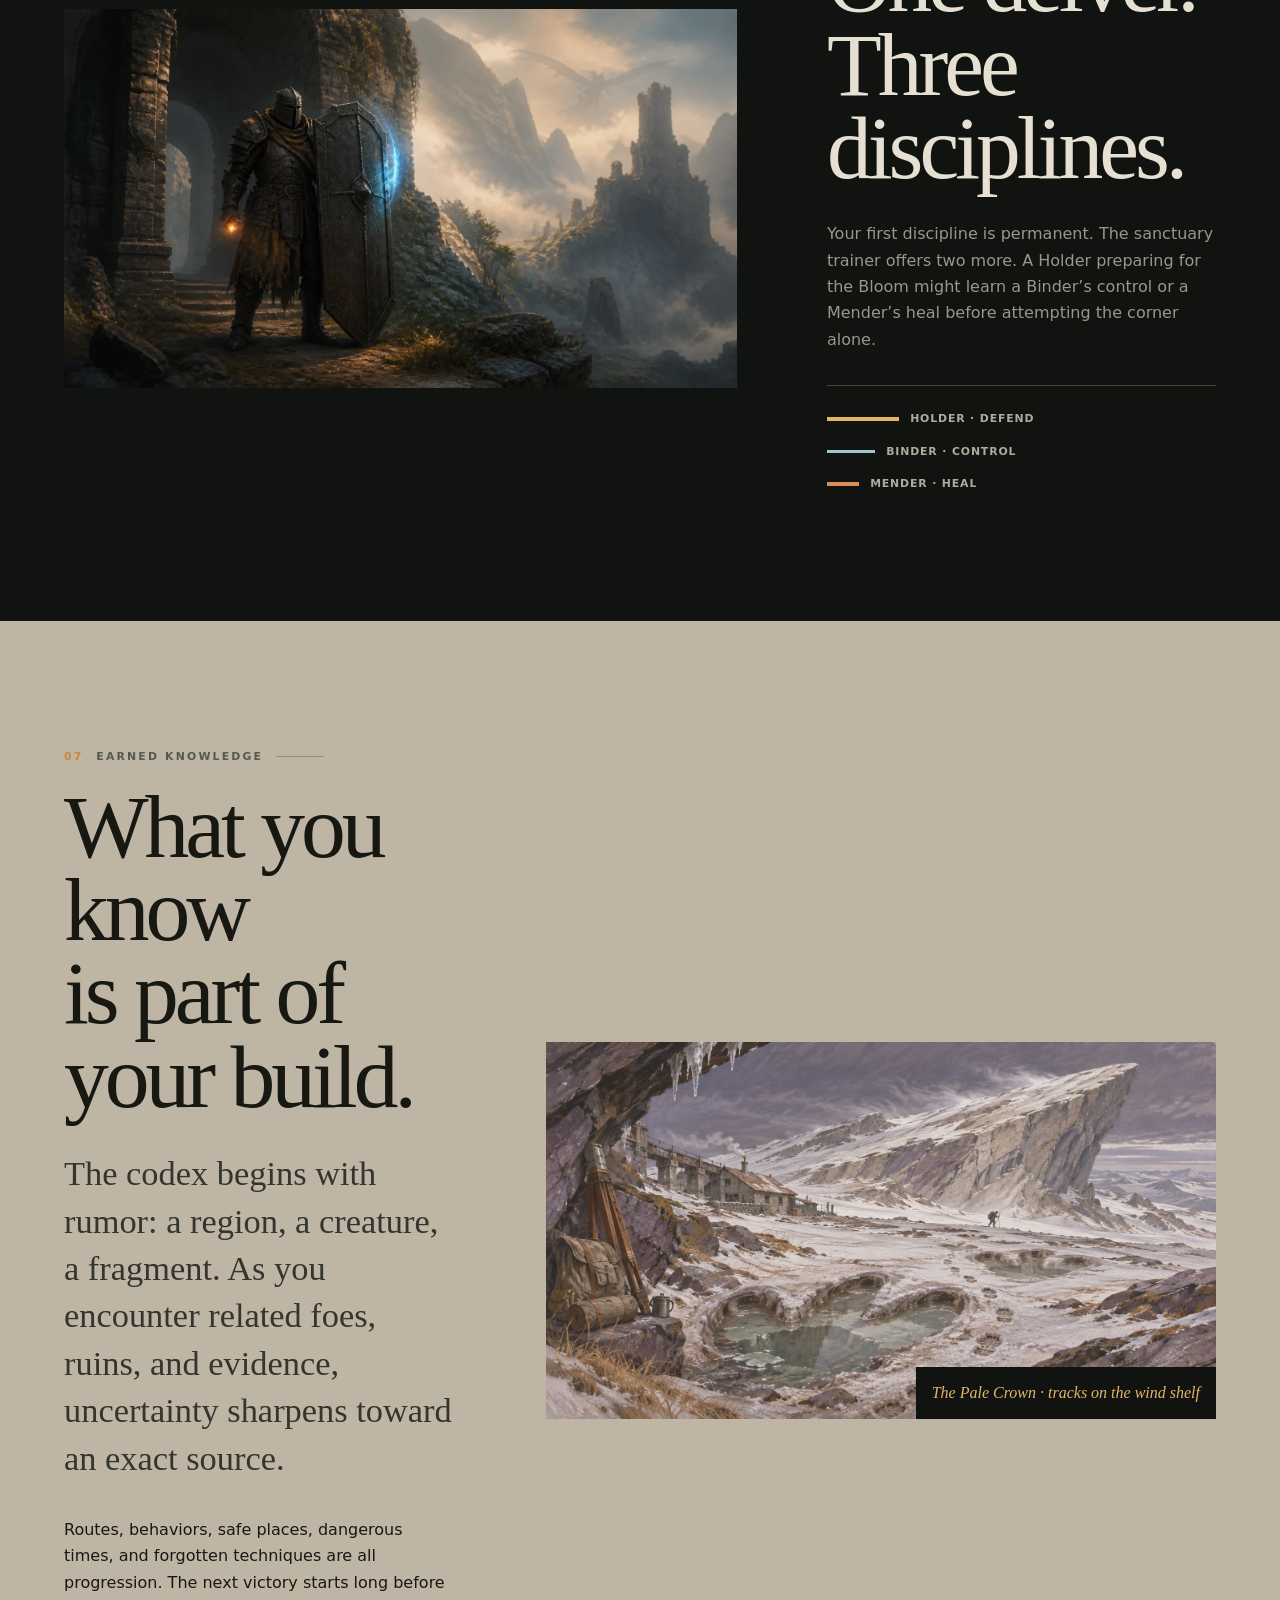
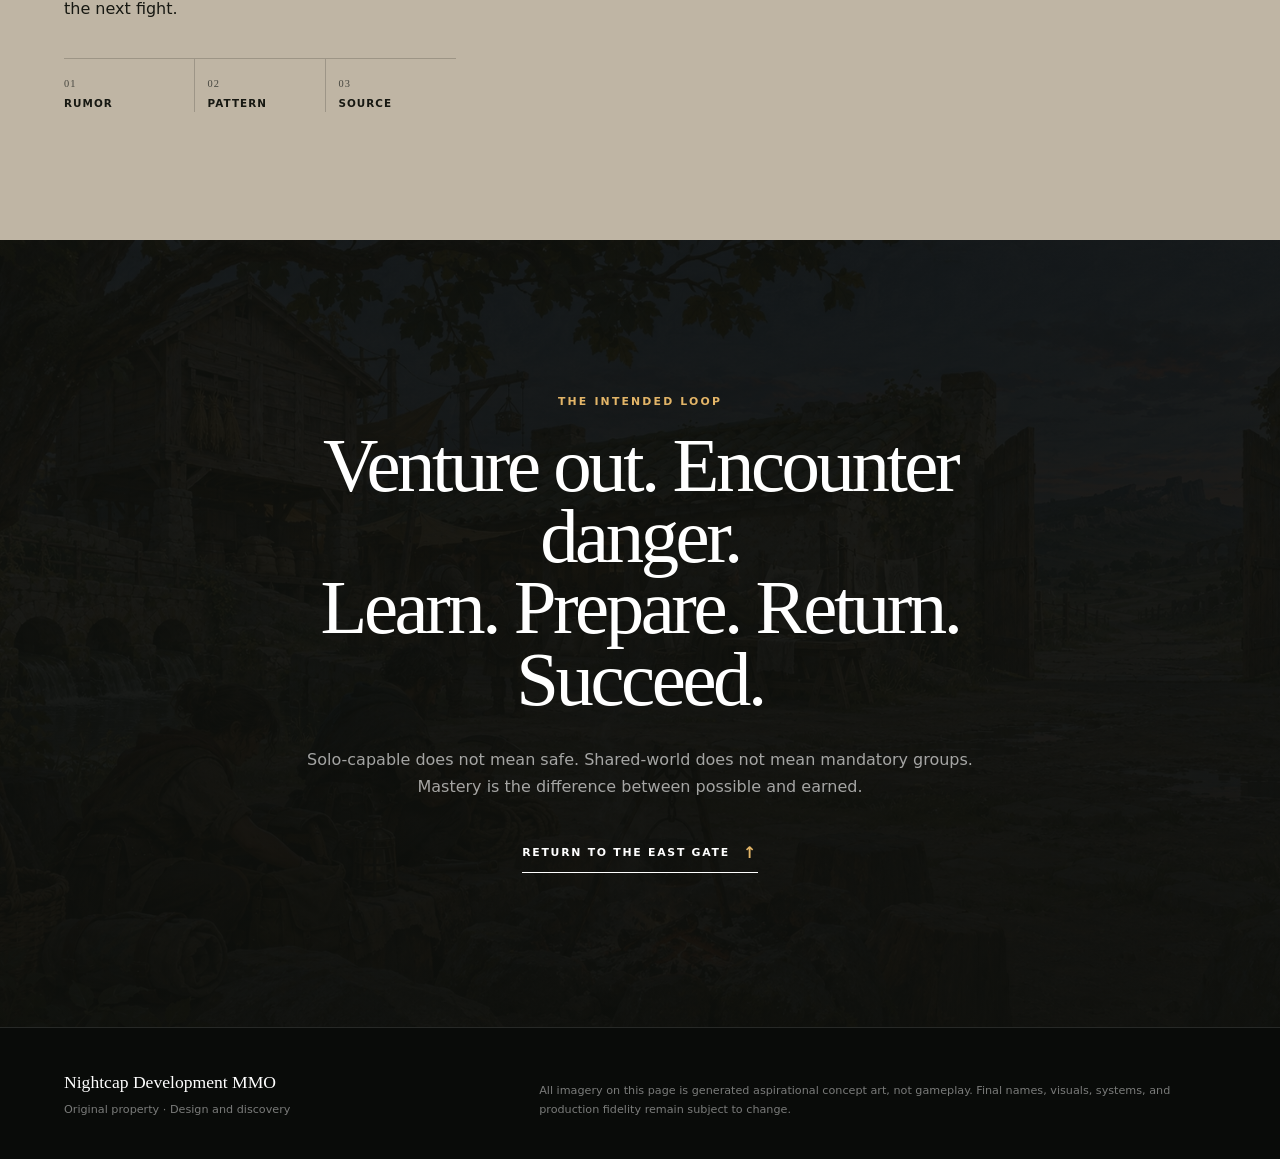
==== commit 8d2ec597: "Publish Dark Elf race studies and connect each costume to its Atlas region" ====
--- a/index.html
+++ b/index.html
@@ -36,6 +36,7 @@
         <a href="index.html" aria-current="page">World concept</a>
         <a href="game-design.html">Game design</a>
         <a href="world-atlas.html">World Atlas</a>
+        <a href="race.html">Race</a>
       </nav>
 
       <span class="status-chip">Design exploration</span>
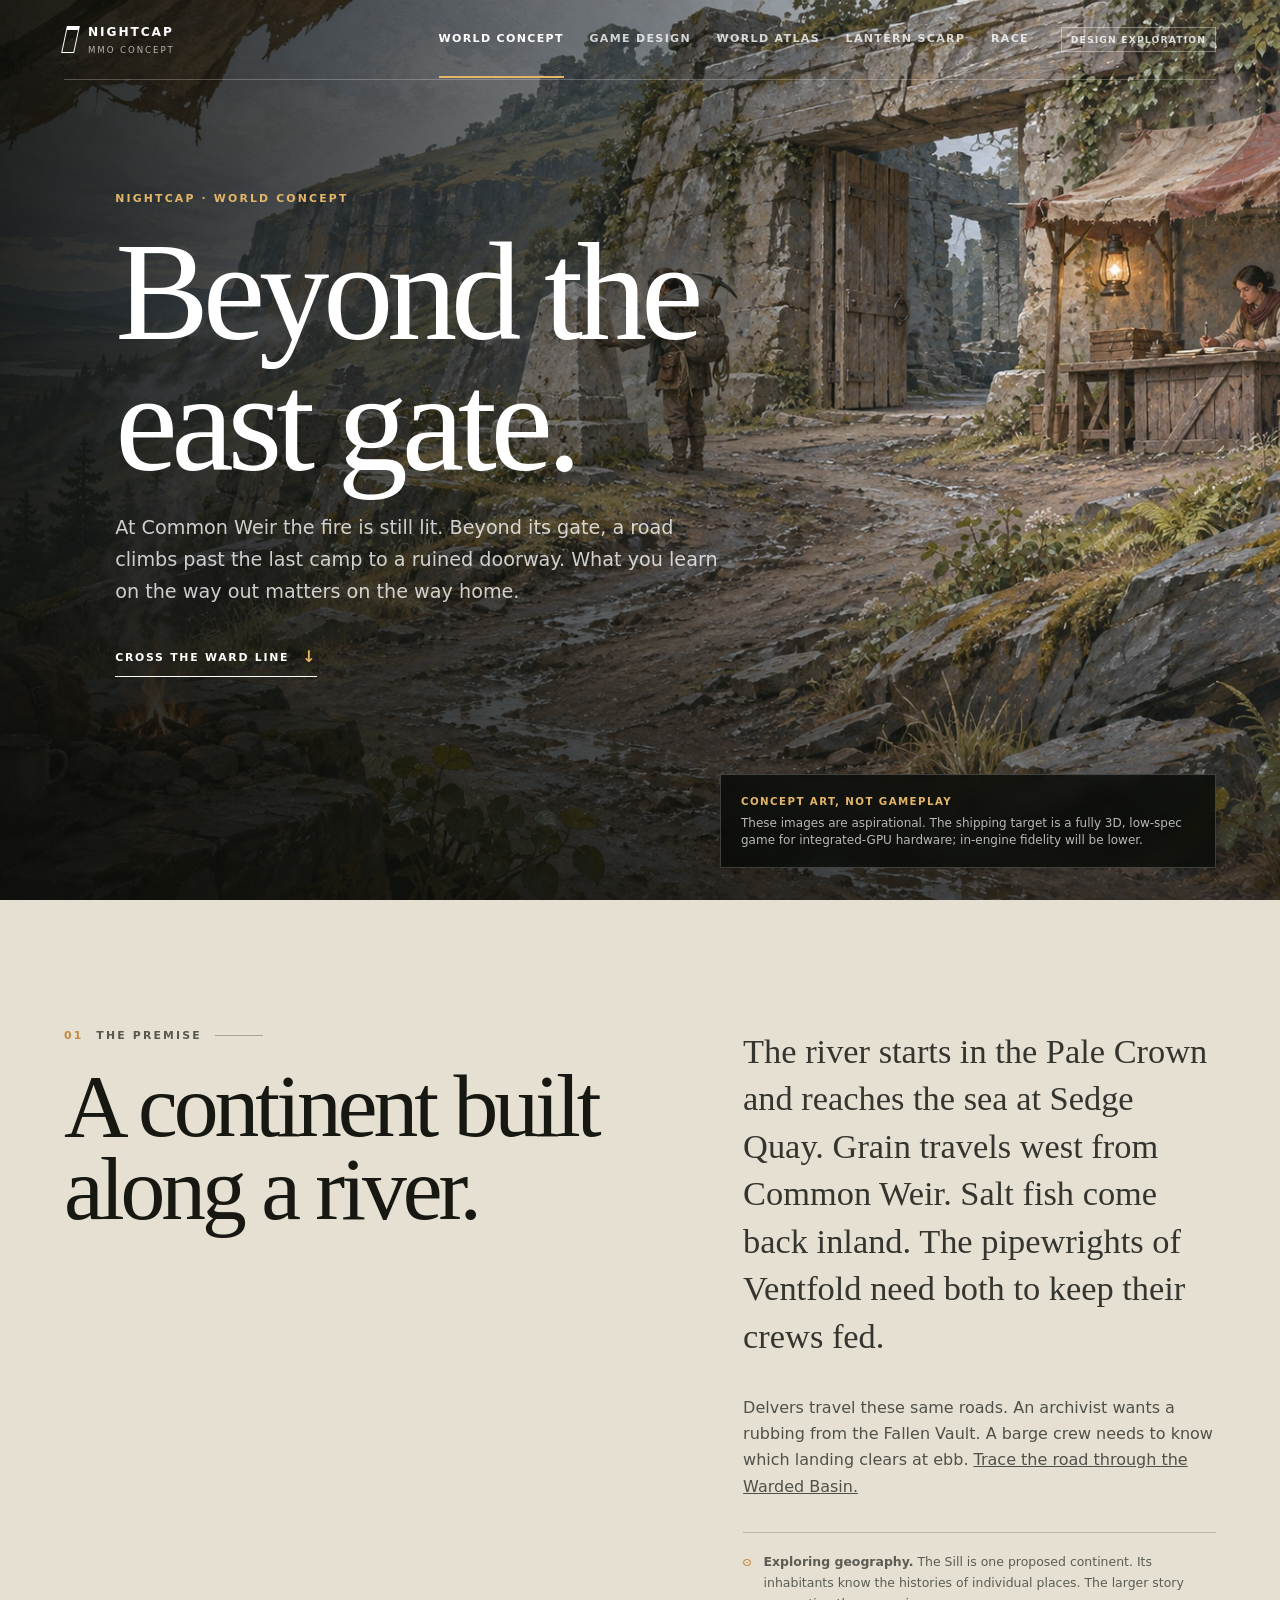
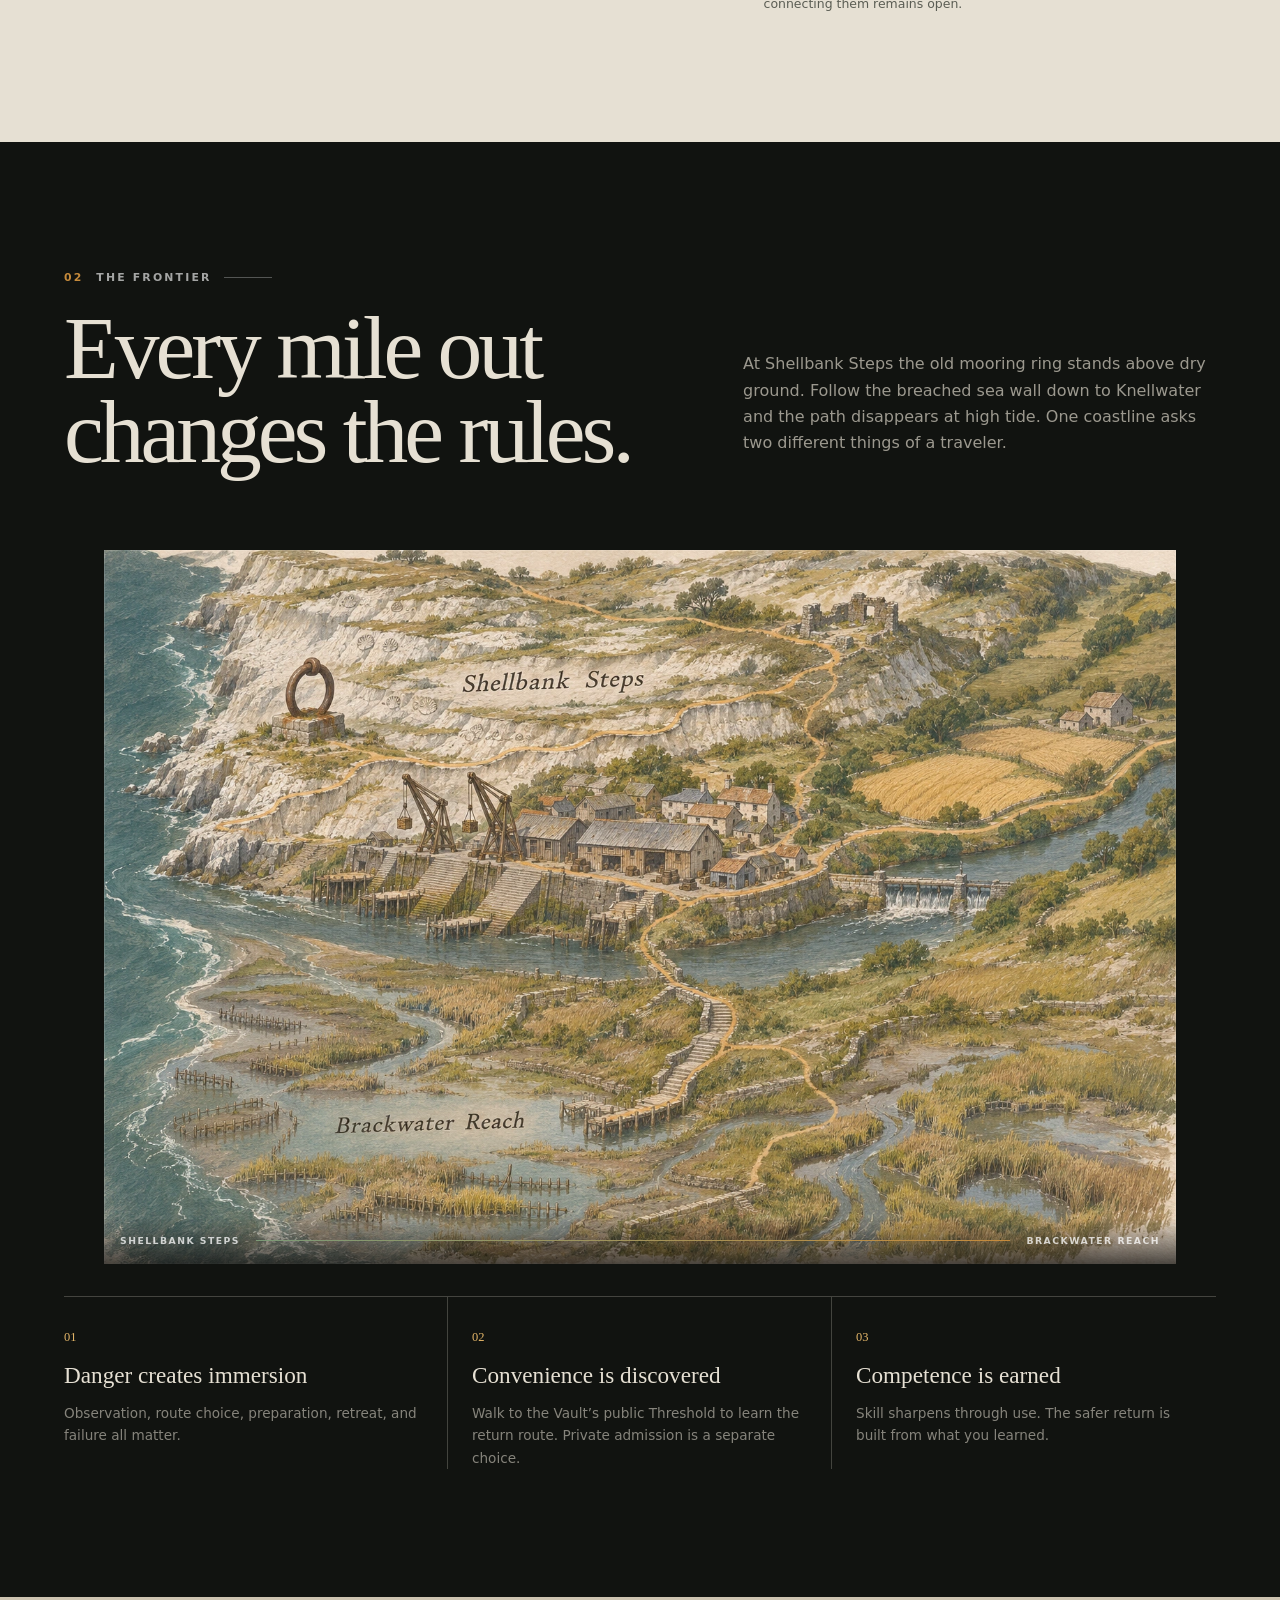
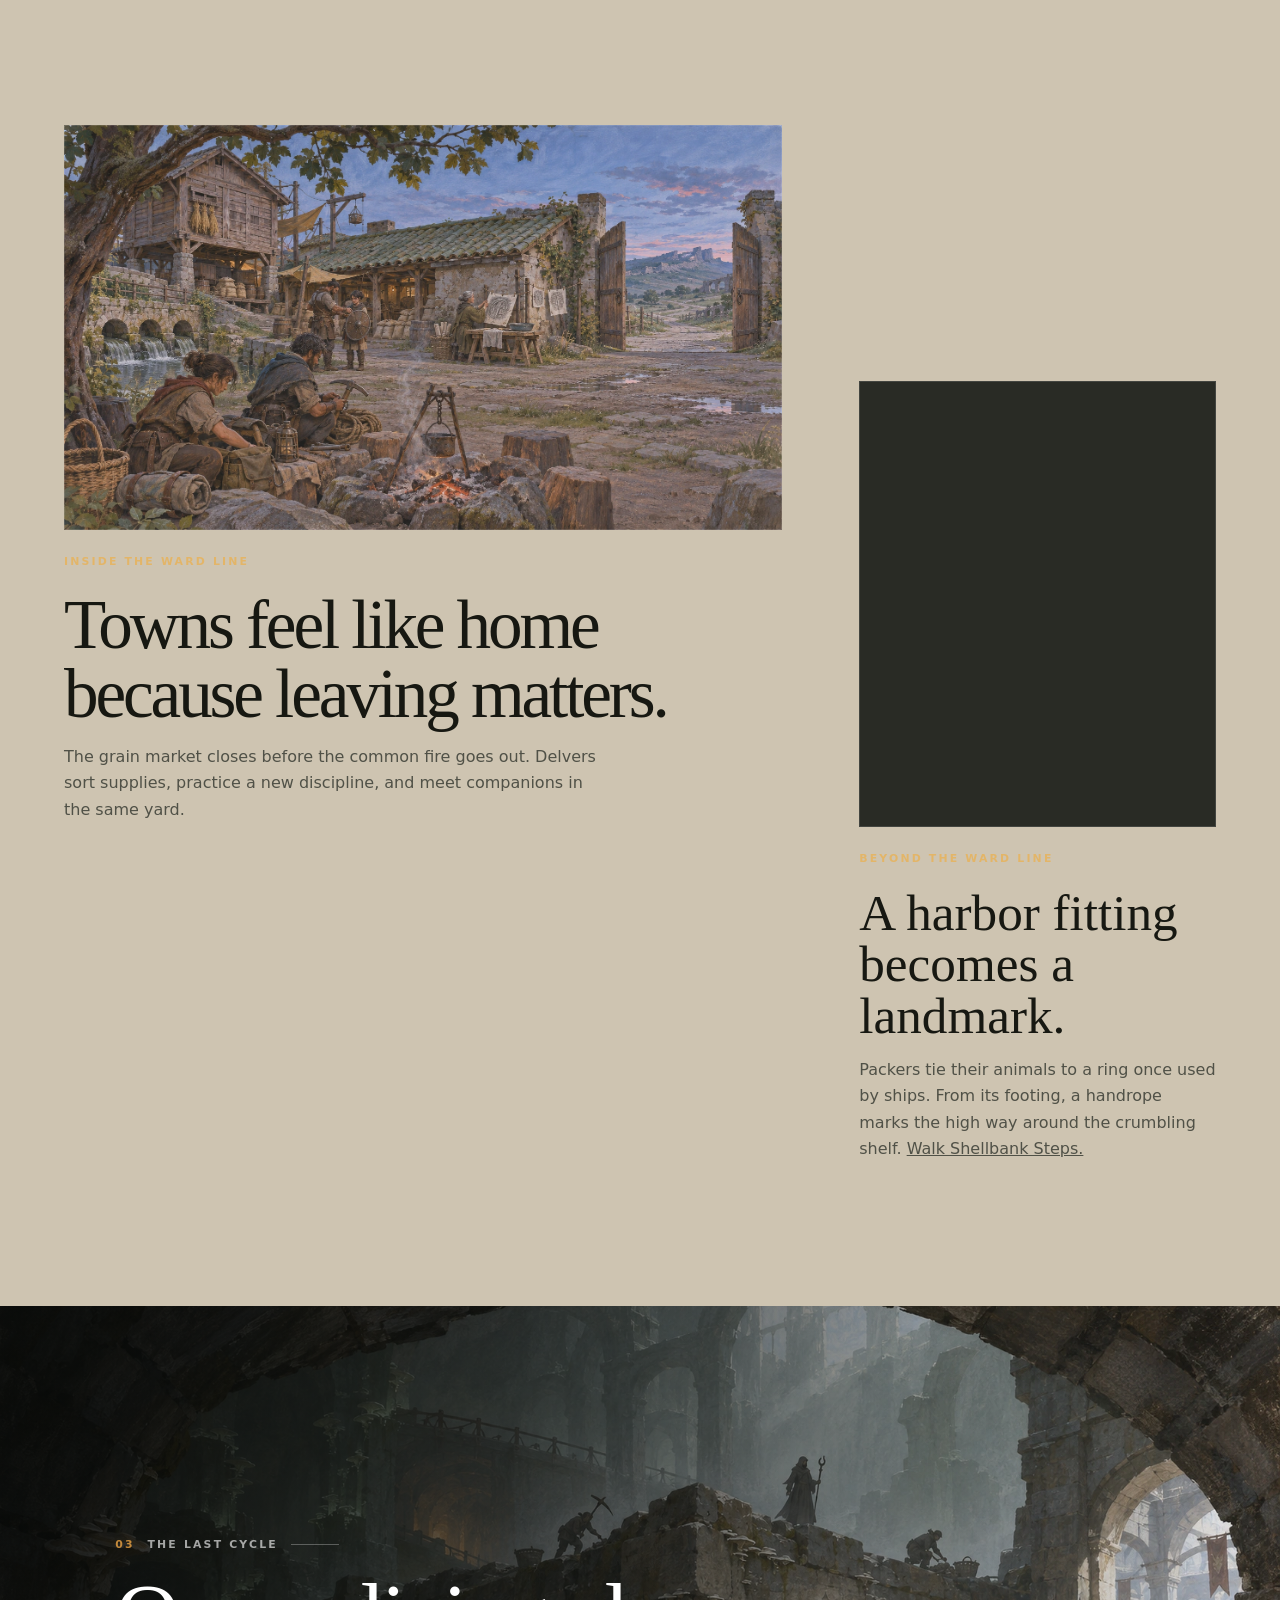
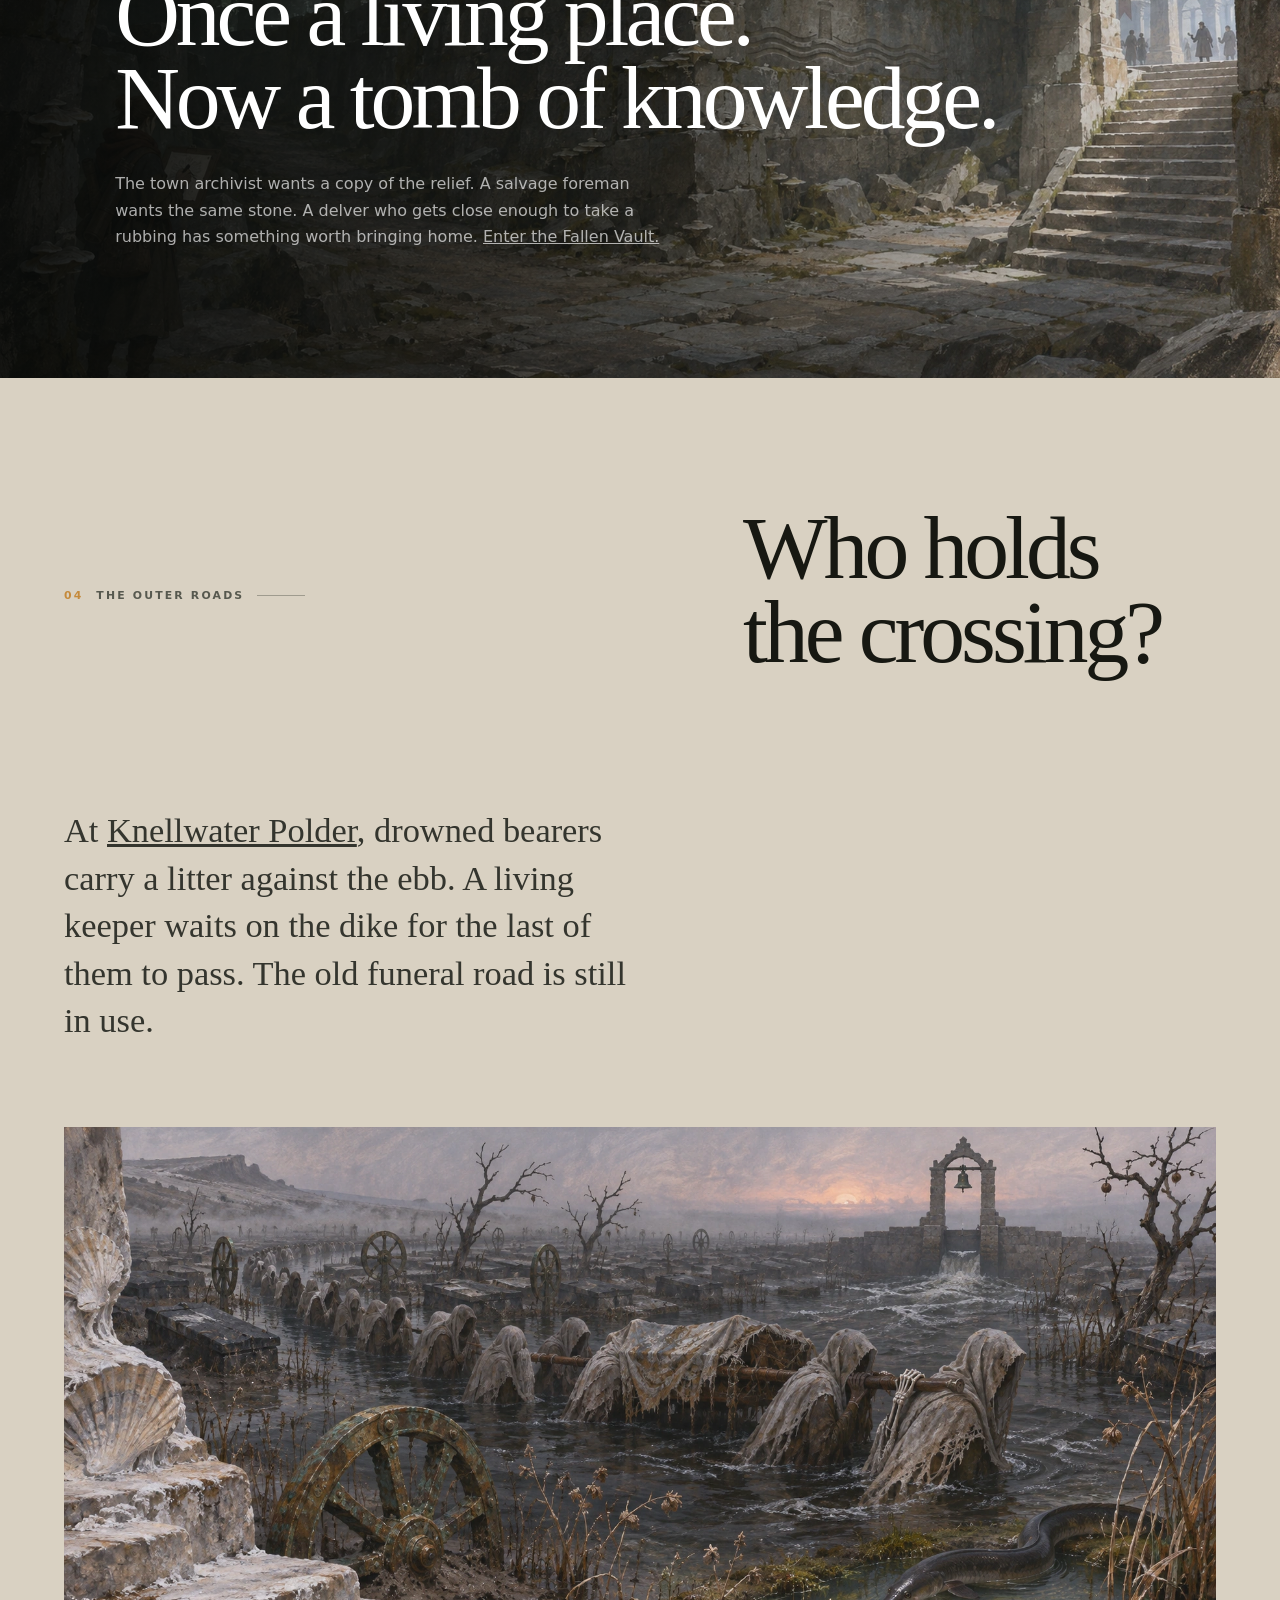
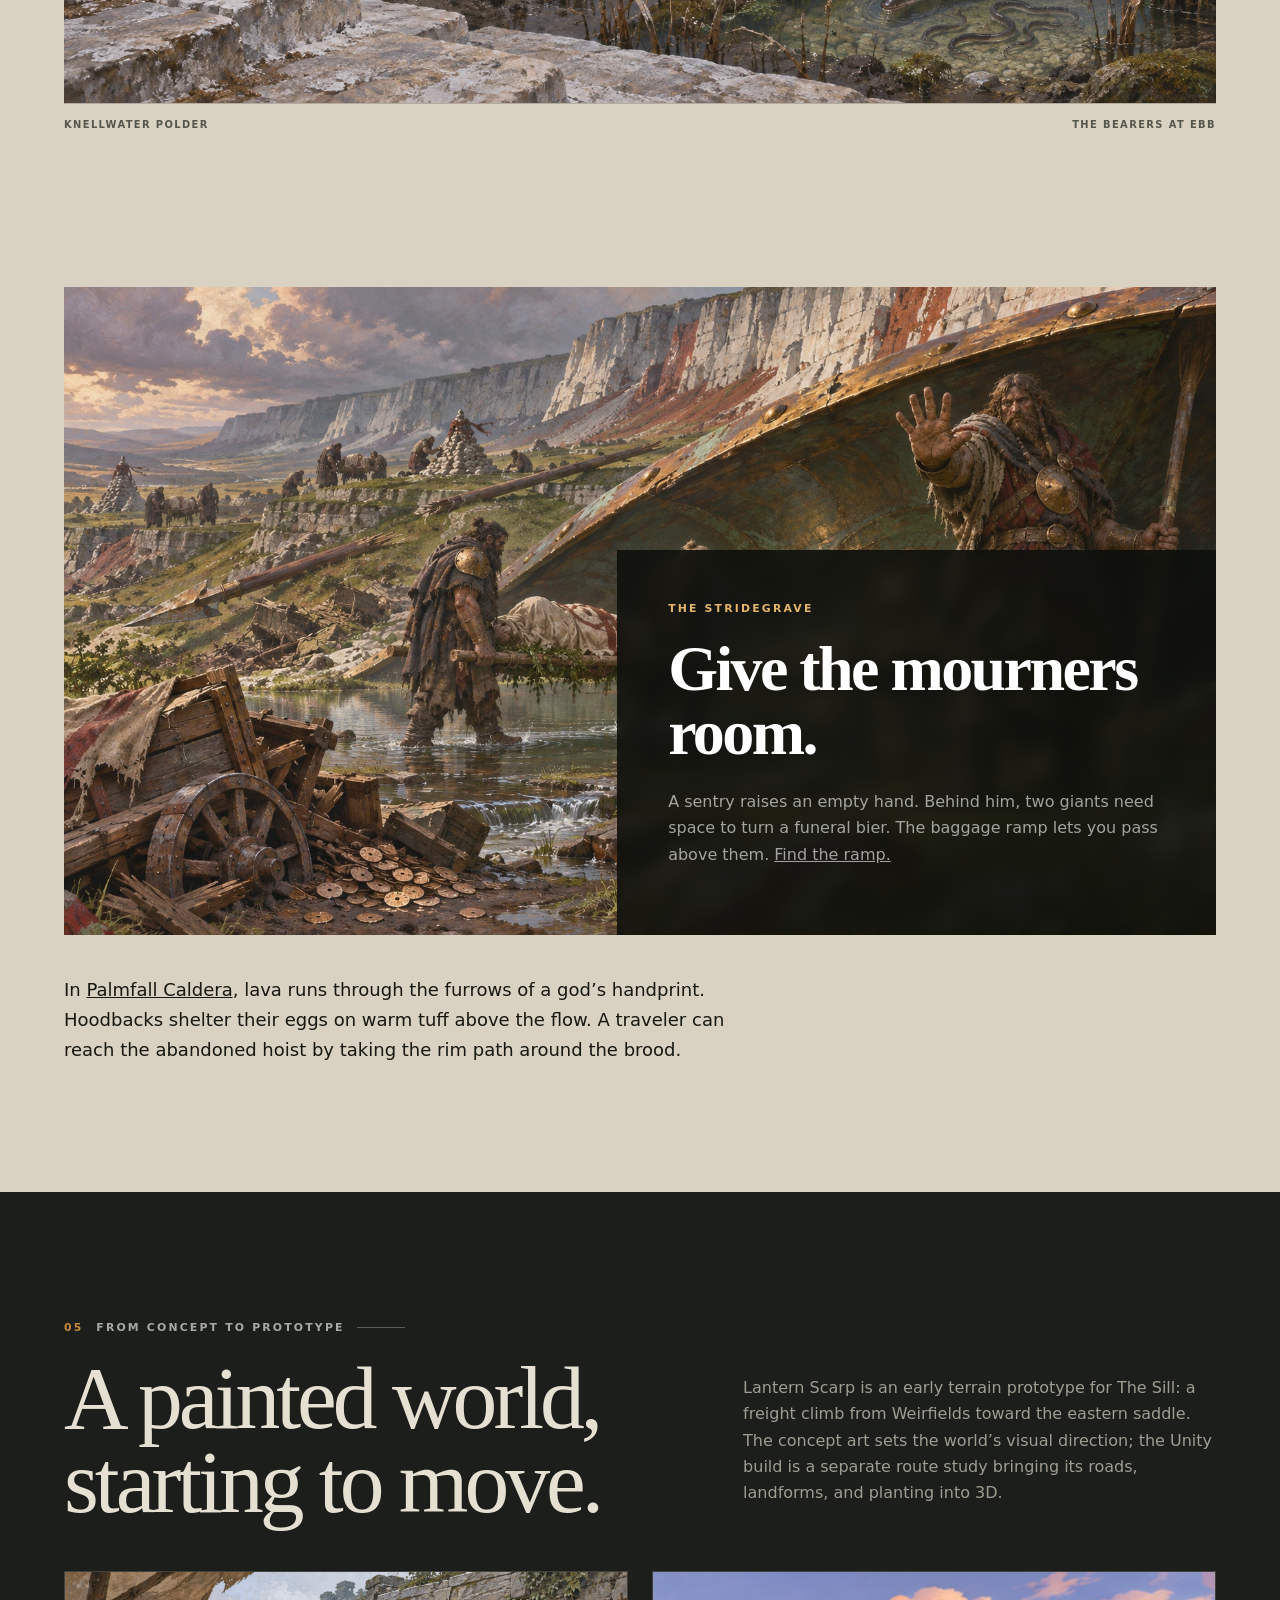
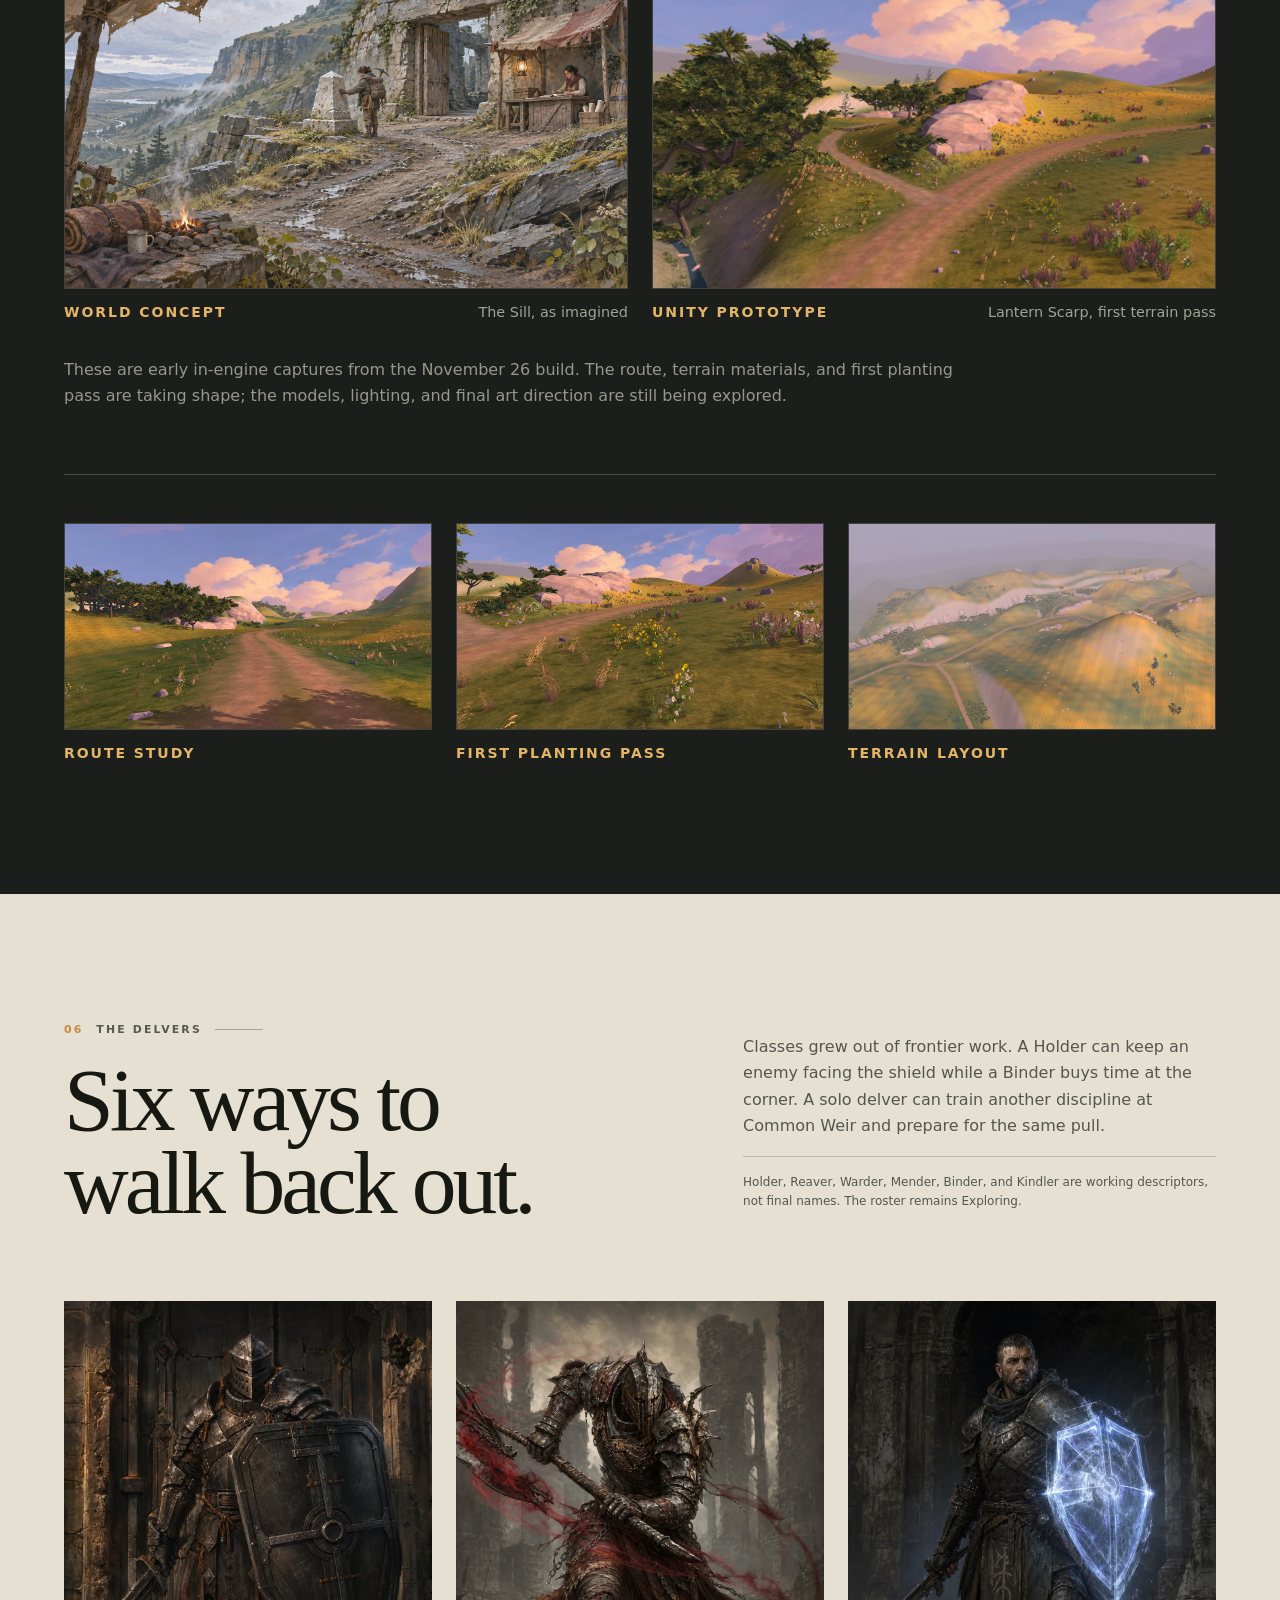
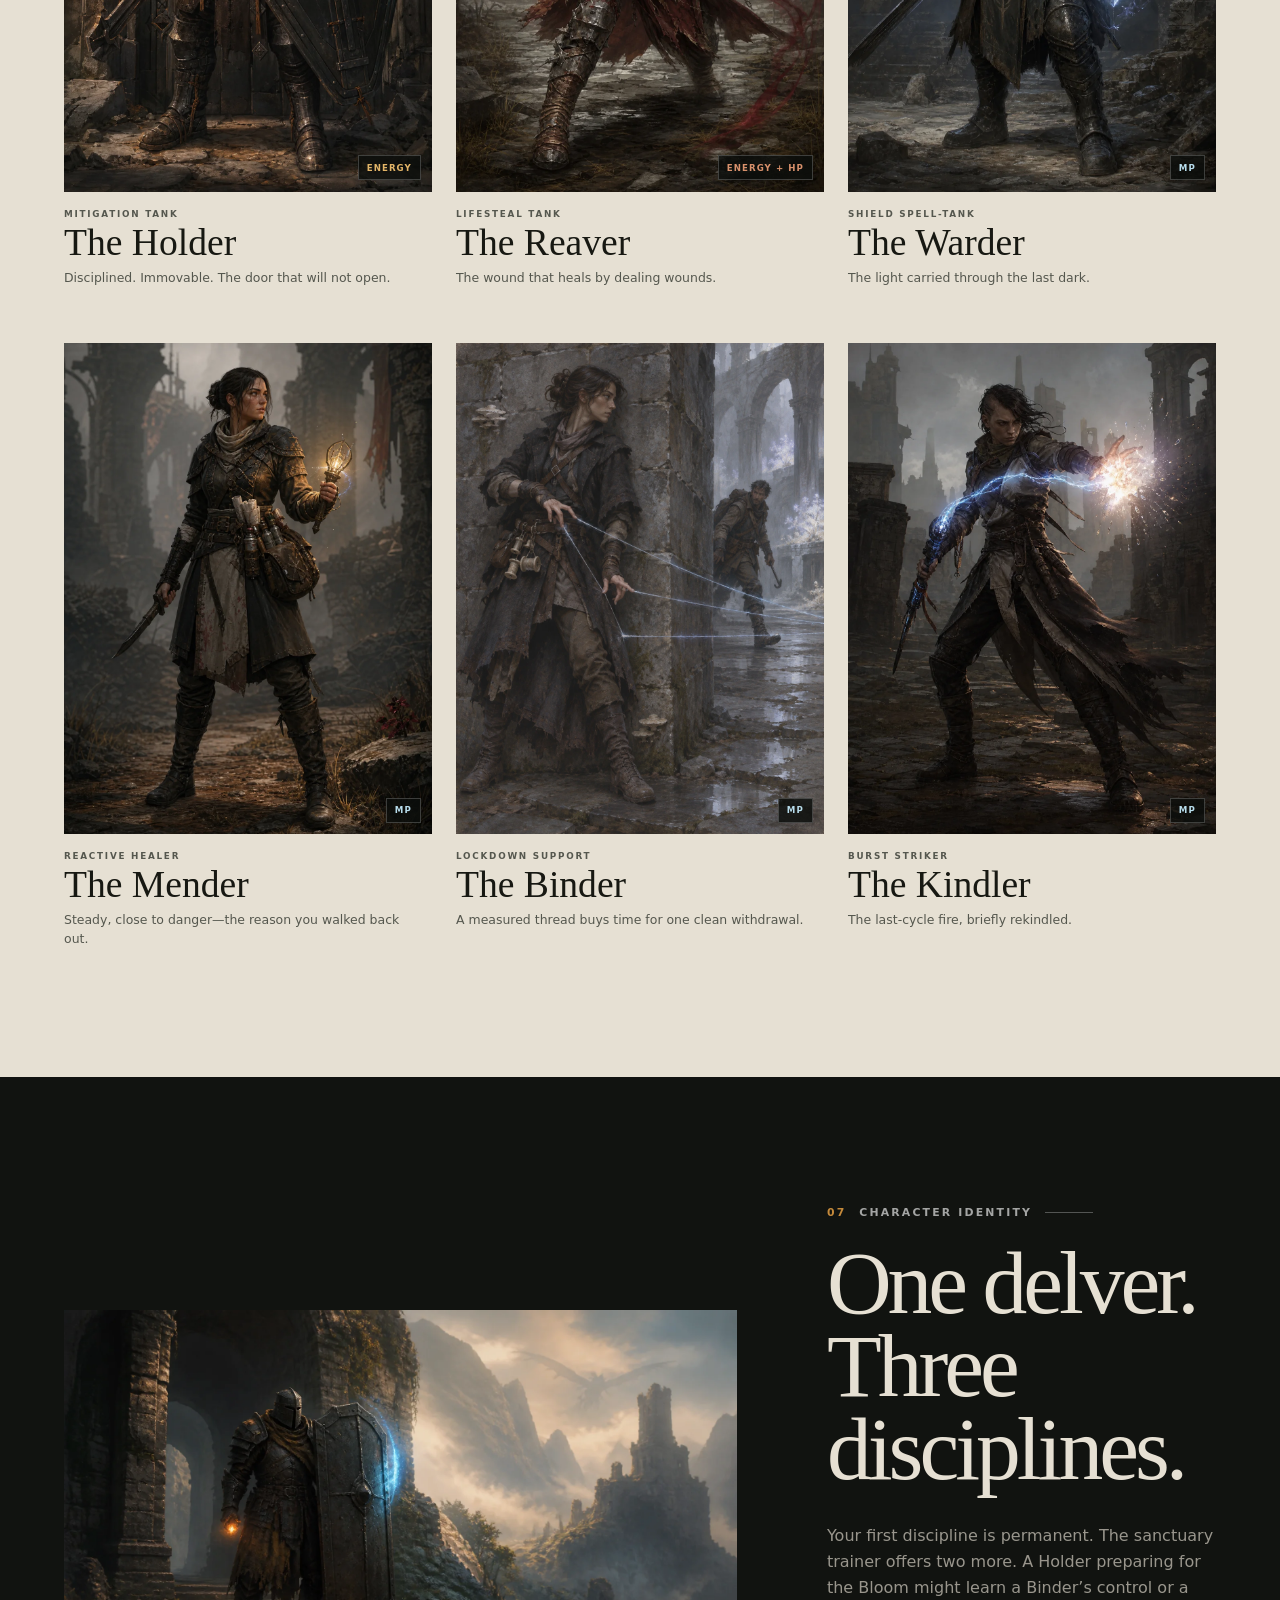
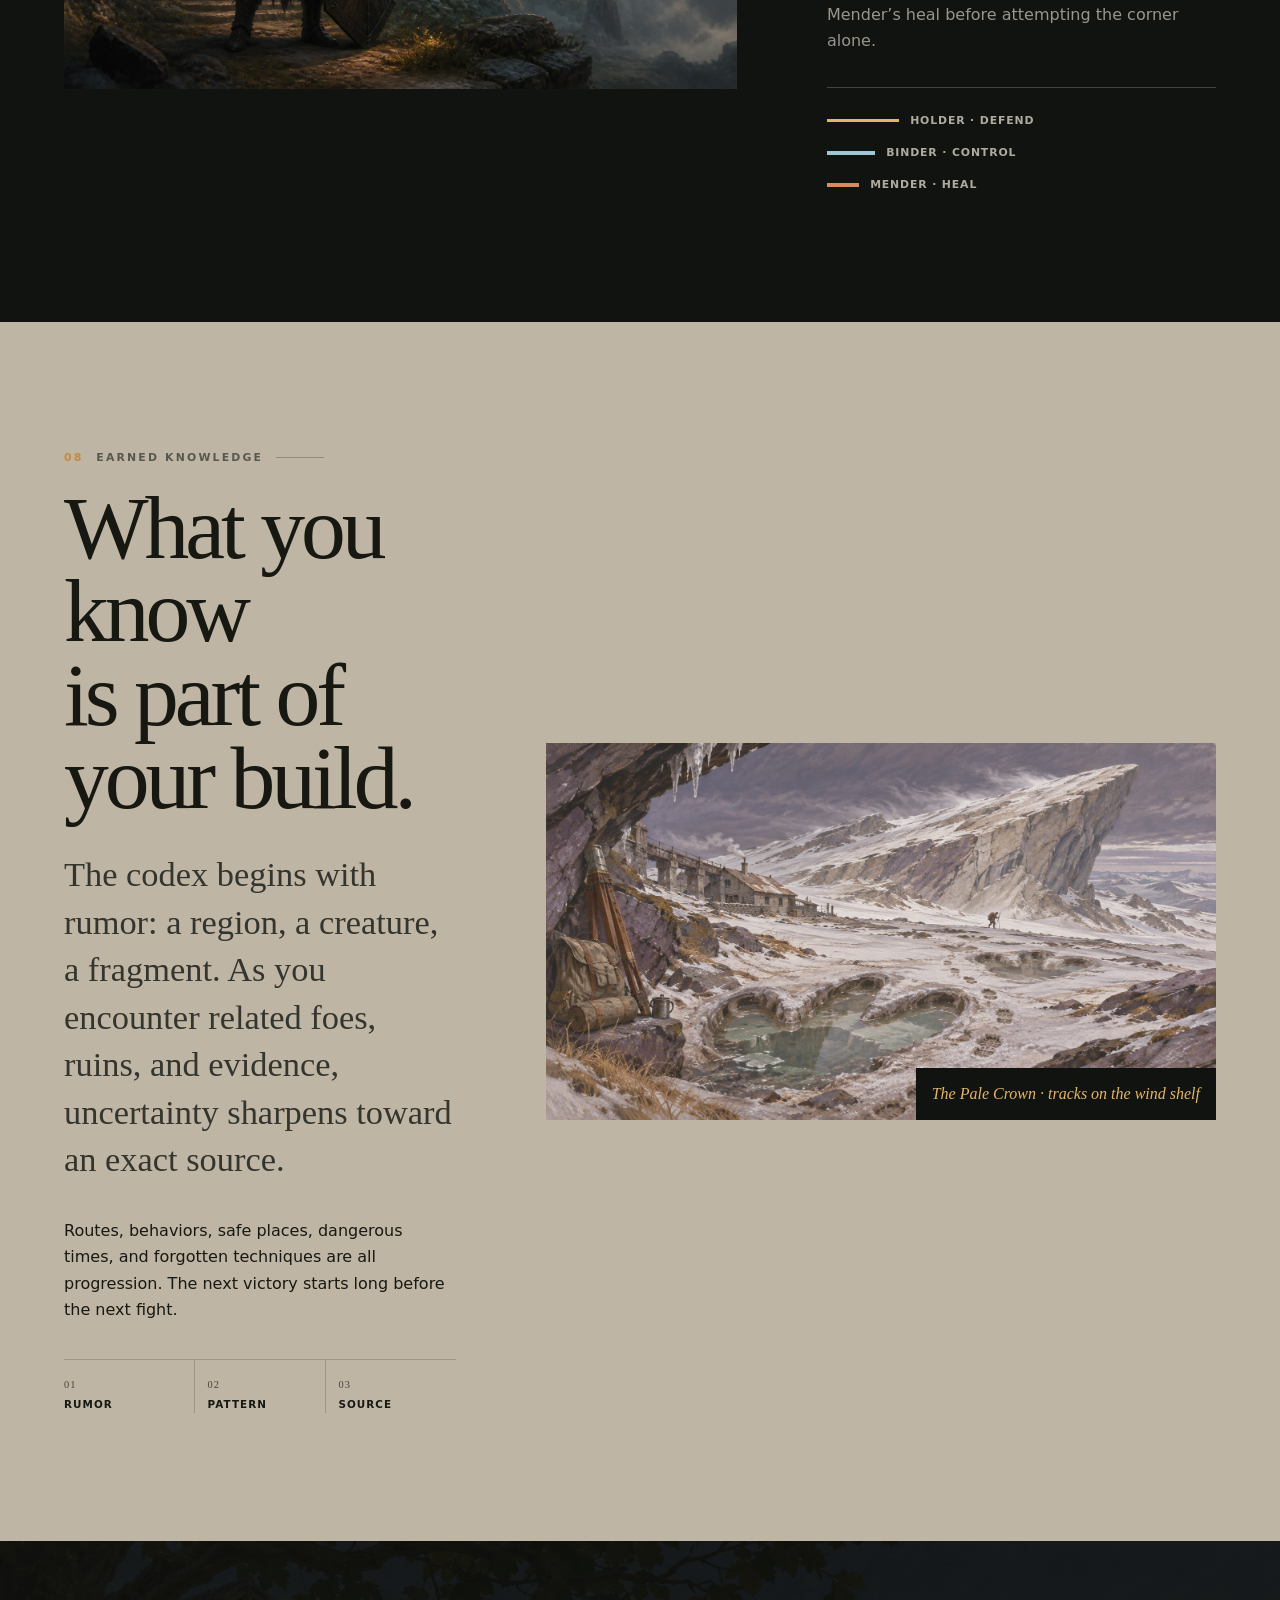
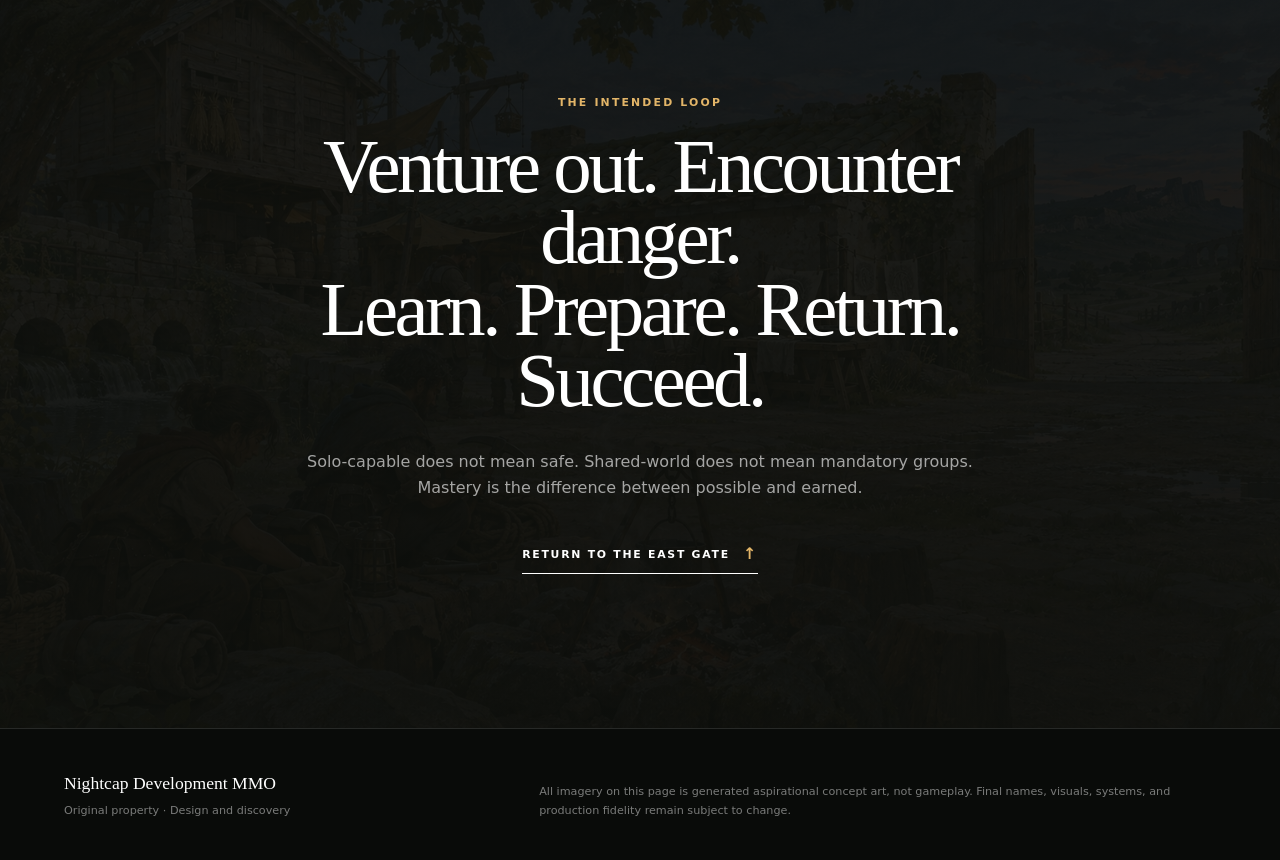
==== commit 15bd79ff: "Show Lantern Scarp prototype on concept page" ====
--- a/index.html
+++ b/index.html
@@ -36,6 +36,7 @@
         <a href="index.html" aria-current="page">World concept</a>
         <a href="game-design.html">Game design</a>
         <a href="world-atlas.html">World Atlas</a>
+        <a href="#lantern-scarp">Lantern Scarp</a>
         <a href="race.html">Race</a>
       </nav>
 
@@ -229,11 +230,96 @@
         </div>
       </section>
 
+      <section class="section prototype-section" id="lantern-scarp" aria-labelledby="prototype-title">
+        <div class="page-shell">
+          <div class="split-heading split-heading-dark">
+            <div>
+              <p class="section-kicker section-kicker-light"><span>05</span> From concept to prototype</p>
+              <h2 id="prototype-title">A painted world,<br>starting to move.</h2>
+            </div>
+            <p>
+              Lantern Scarp is an early terrain prototype for The Sill: a freight climb from Weirfields toward the eastern saddle. The concept art sets the world’s visual direction; the Unity build is a separate route study bringing its roads, landforms, and planting into 3D.
+            </p>
+          </div>
+
+          <div class="prototype-pair">
+            <figure class="prototype-figure">
+              <div class="prototype-frame">
+                <img
+                  src="assets/concept-art/the-sill/l4-scarp.webp"
+                  alt="Concept art showing a traveler at the public waystone above a camp near the Fallen Vault."
+                  loading="lazy"
+                  decoding="async"
+                >
+              </div>
+              <figcaption>
+                <span class="prototype-label">World concept</span>
+                <span>The Sill, as imagined</span>
+              </figcaption>
+            </figure>
+            <figure class="prototype-figure">
+              <div class="prototype-frame">
+                <img
+                  src="assets/prototype/lantern-scarp/hero.jpg"
+                  alt="Unity prototype view across Lantern Scarp, where a freight road meets a footpath beside pale rock and oak trees."
+                  loading="lazy"
+                  decoding="async"
+                >
+              </div>
+              <figcaption>
+                <span class="prototype-label">Unity prototype</span>
+                <span>Lantern Scarp, first terrain pass</span>
+              </figcaption>
+            </figure>
+          </div>
+
+          <p class="prototype-note">
+            These are early in-engine captures from the November 26 build. The route, terrain materials, and first planting pass are taking shape; the models, lighting, and final art direction are still being explored.
+          </p>
+
+          <div class="prototype-gallery" aria-label="More Lantern Scarp prototype views">
+            <figure class="prototype-figure">
+              <div class="prototype-frame">
+                <img
+                  src="assets/prototype/lantern-scarp/field.jpg"
+                  alt="Eye-level view down the freight road as it winds through the open highland."
+                  loading="lazy"
+                  decoding="async"
+                >
+              </div>
+              <figcaption><span class="prototype-label">Route study</span></figcaption>
+            </figure>
+            <figure class="prototype-figure">
+              <div class="prototype-frame">
+                <img
+                  src="assets/prototype/lantern-scarp/flora_player.jpg"
+                  alt="A trail-height view of white and yellow flowers beside the road and oak grove."
+                  loading="lazy"
+                  decoding="async"
+                >
+              </div>
+              <figcaption><span class="prototype-label">First planting pass</span></figcaption>
+            </figure>
+            <figure class="prototype-figure">
+              <div class="prototype-frame">
+                <img
+                  src="assets/prototype/lantern-scarp/overview.jpg"
+                  alt="Elevated overview of the winding road, grassy ridges, and scattered groves in Lantern Scarp."
+                  loading="lazy"
+                  decoding="async"
+                >
+              </div>
+              <figcaption><span class="prototype-label">Terrain layout</span></figcaption>
+            </figure>
+          </div>
+        </div>
+      </section>
+
       <section class="section delvers-section" id="delvers" aria-labelledby="delvers-title">
         <div class="page-shell">
           <div class="split-heading split-heading-dark">
             <div>
-              <p class="section-kicker"><span>05</span> The delvers</p>
+              <p class="section-kicker"><span>06</span> The delvers</p>
               <h2 id="delvers-title">Six ways to<br>walk back out.</h2>
             </div>
             <div>
@@ -378,7 +464,7 @@
             >
           </figure>
           <div class="identity-copy">
-            <p class="section-kicker section-kicker-light"><span>06</span> Character identity</p>
+            <p class="section-kicker section-kicker-light"><span>07</span> Character identity</p>
             <h2 id="identity-title">One delver.<br>Three disciplines.</h2>
             <p>
               Your first discipline is permanent. The sanctuary trainer offers two more. A Holder preparing for the Bloom might learn a Binder’s control or a Mender’s heal before attempting the corner alone.
@@ -395,7 +481,7 @@
       <section class="section knowledge-section" id="knowledge" aria-labelledby="knowledge-title">
         <div class="page-shell knowledge-layout">
           <div class="knowledge-copy">
-            <p class="section-kicker"><span>07</span> Earned knowledge</p>
+            <p class="section-kicker"><span>08</span> Earned knowledge</p>
             <h2 id="knowledge-title">What you know<br>is part of your build.</h2>
             <p class="lead-copy">
               The codex begins with rumor: a region, a creature, a fragment. As you encounter
--- a/styles.css
+++ b/styles.css
@@ -602,6 +602,68 @@
   background: #d9d1c2;
 }
 
+.prototype-section {
+  background: #1b1e1a;
+  color: var(--paper);
+}
+
+.prototype-section .split-heading {
+  margin-bottom: 3rem;
+}
+
+.prototype-pair,
+.prototype-gallery {
+  display: grid;
+  gap: 1.25rem;
+}
+
+.prototype-figure {
+  min-width: 0;
+  margin: 0;
+}
+
+.prototype-frame {
+  overflow: hidden;
+  border: 1px solid rgb(255 255 255 / 12%);
+  background: #252820;
+}
+
+.prototype-frame img {
+  width: 100%;
+  aspect-ratio: 16 / 9;
+  object-fit: cover;
+}
+
+.prototype-figure figcaption {
+  display: flex;
+  flex-wrap: wrap;
+  justify-content: space-between;
+  gap: 0.4rem 1rem;
+  padding-top: 0.75rem;
+  color: rgb(230 224 211 / 68%);
+  font-size: 0.9rem;
+}
+
+.prototype-label {
+  color: var(--amber-light);
+  font-size: 0.875rem;
+  font-weight: 800;
+  letter-spacing: 0.14em;
+  text-transform: uppercase;
+}
+
+.prototype-note {
+  max-width: 56rem;
+  margin: 2rem 0 0;
+  color: rgb(230 224 211 / 62%);
+}
+
+.prototype-gallery {
+  margin-top: clamp(2.5rem, 5vw, 4.5rem);
+  padding-top: clamp(2rem, 4vw, 3rem);
+  border-top: 1px solid var(--line-light);
+}
+
 .frontier-intro {
   display: grid;
   margin-bottom: 3rem;
@@ -982,6 +1044,16 @@
     grid-template-columns: repeat(3, 1fr);
   }
 
+  .prototype-pair {
+    grid-template-columns: repeat(2, minmax(0, 1fr));
+    gap: 1.5rem;
+  }
+
+  .prototype-gallery {
+    grid-template-columns: repeat(3, minmax(0, 1fr));
+    gap: 1.5rem;
+  }
+
   .world-principles article {
     padding: 1.6rem 1.5rem 0 0;
     border-right: 1px solid var(--line-light);
